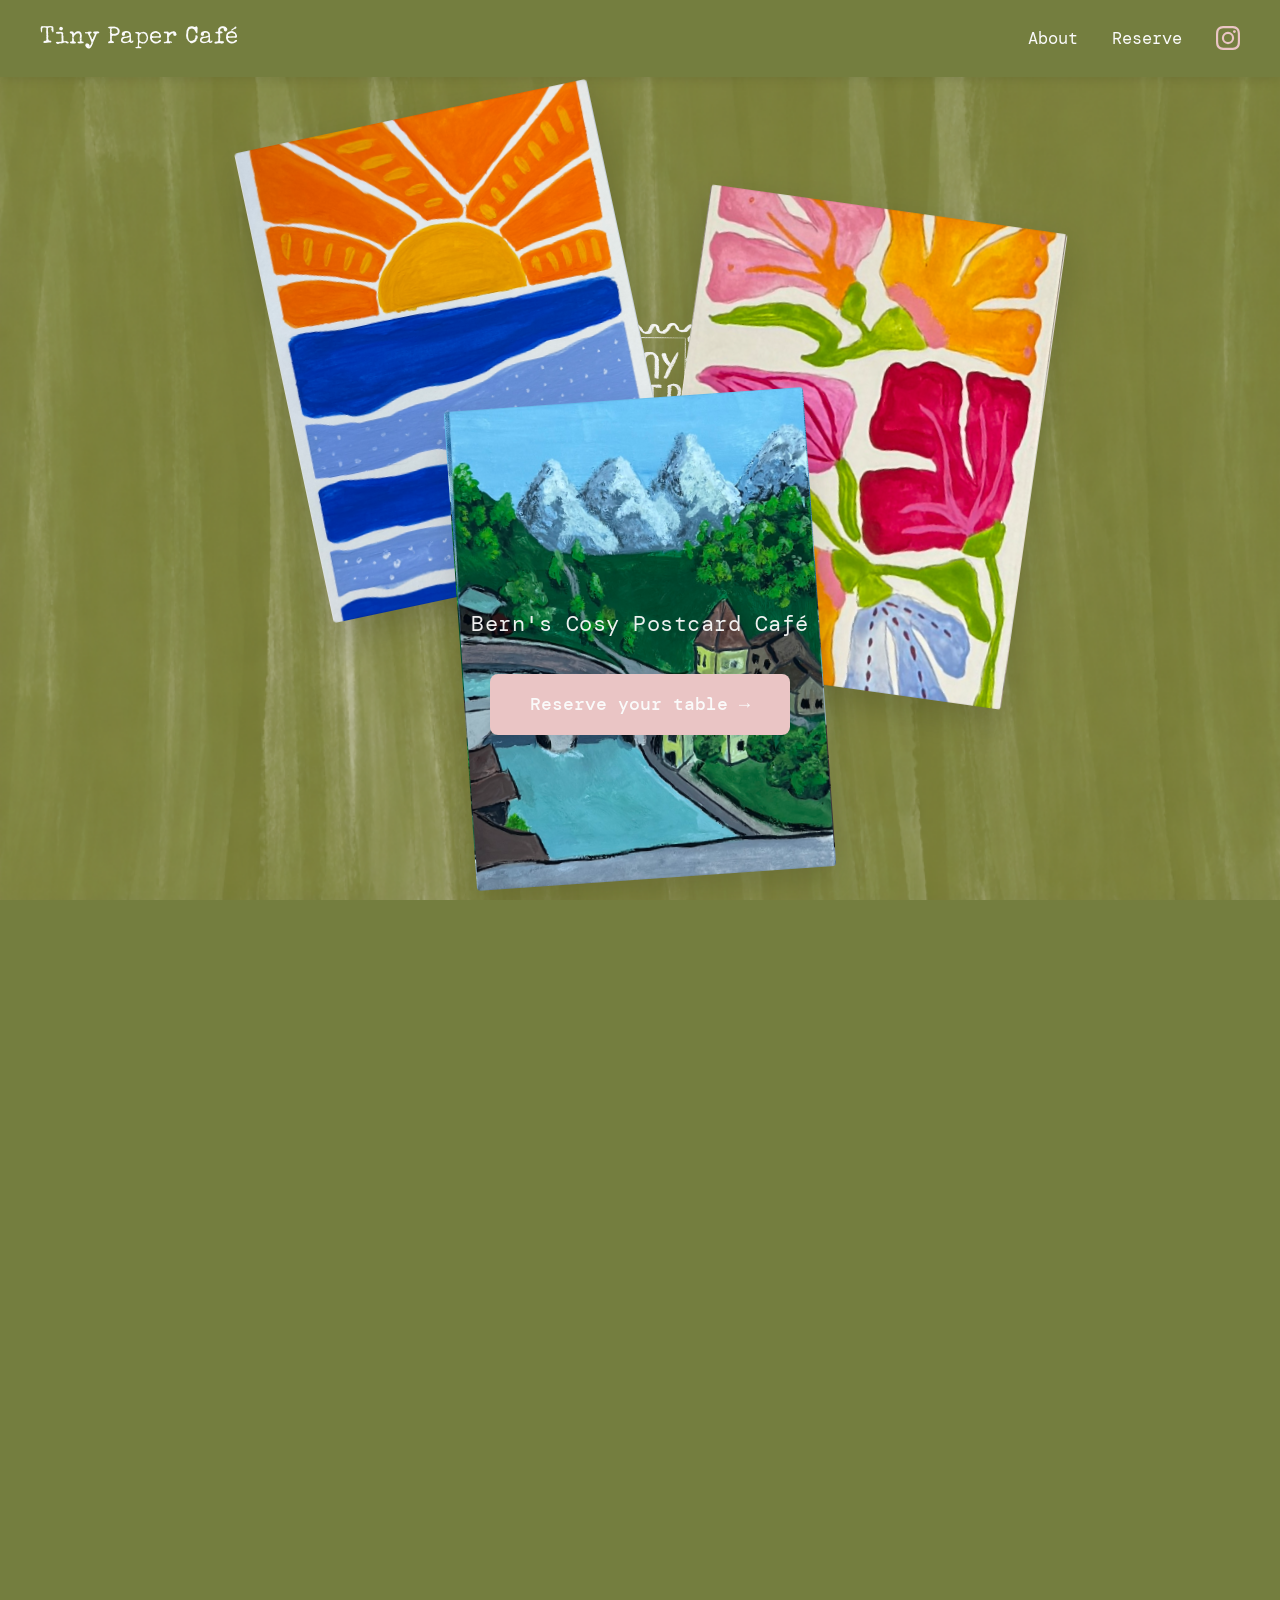
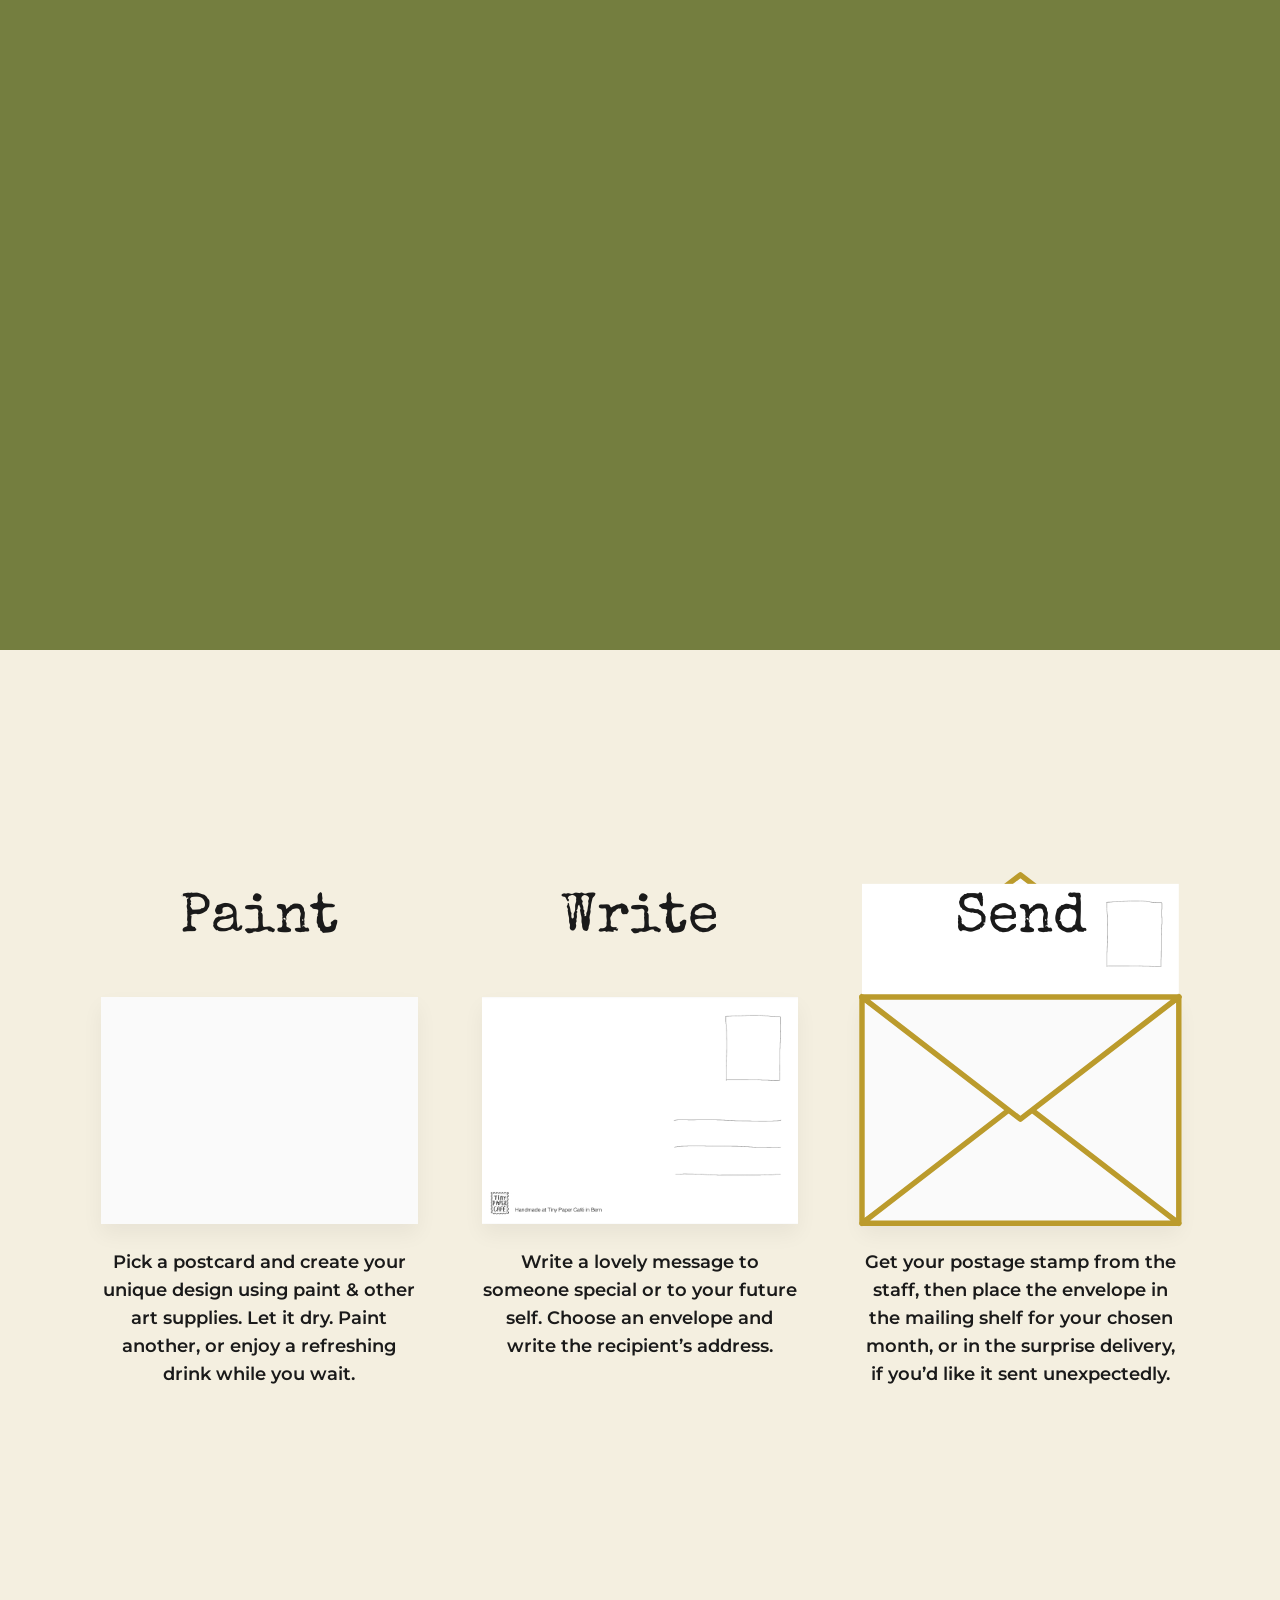
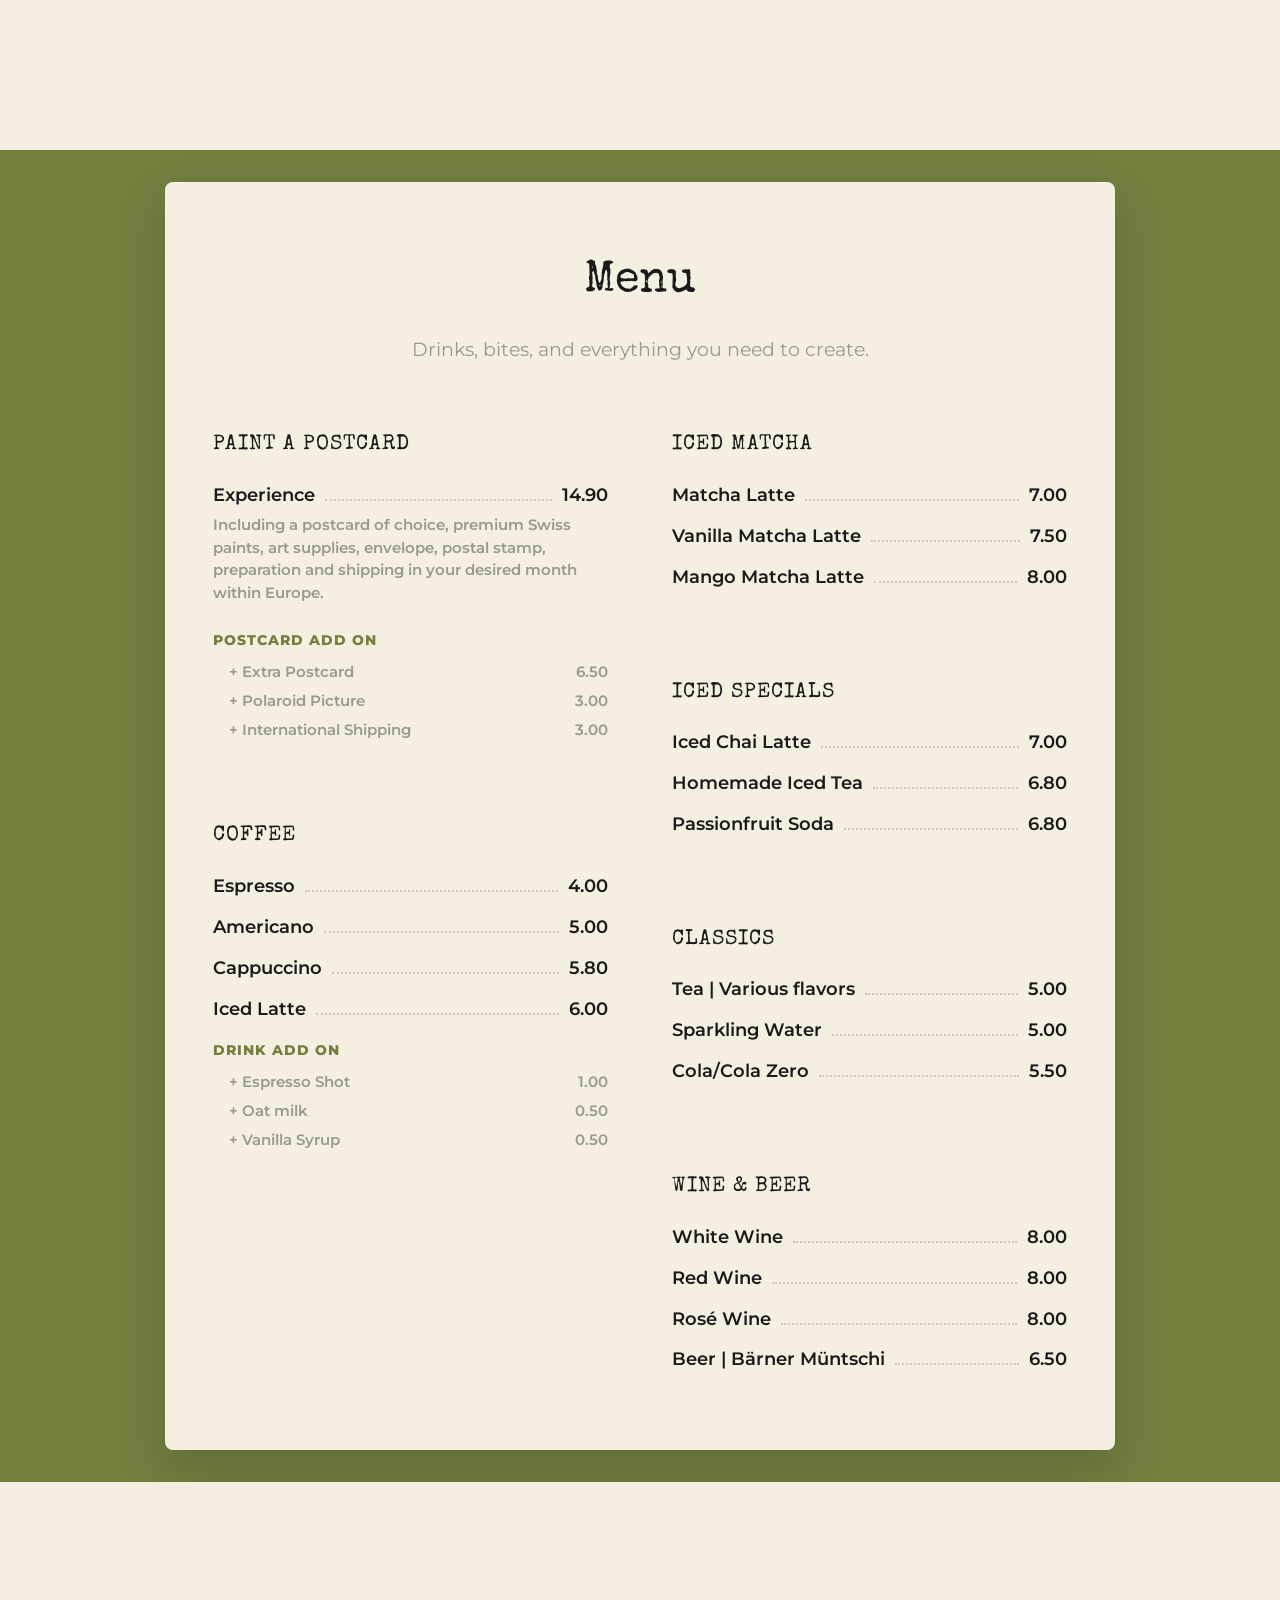
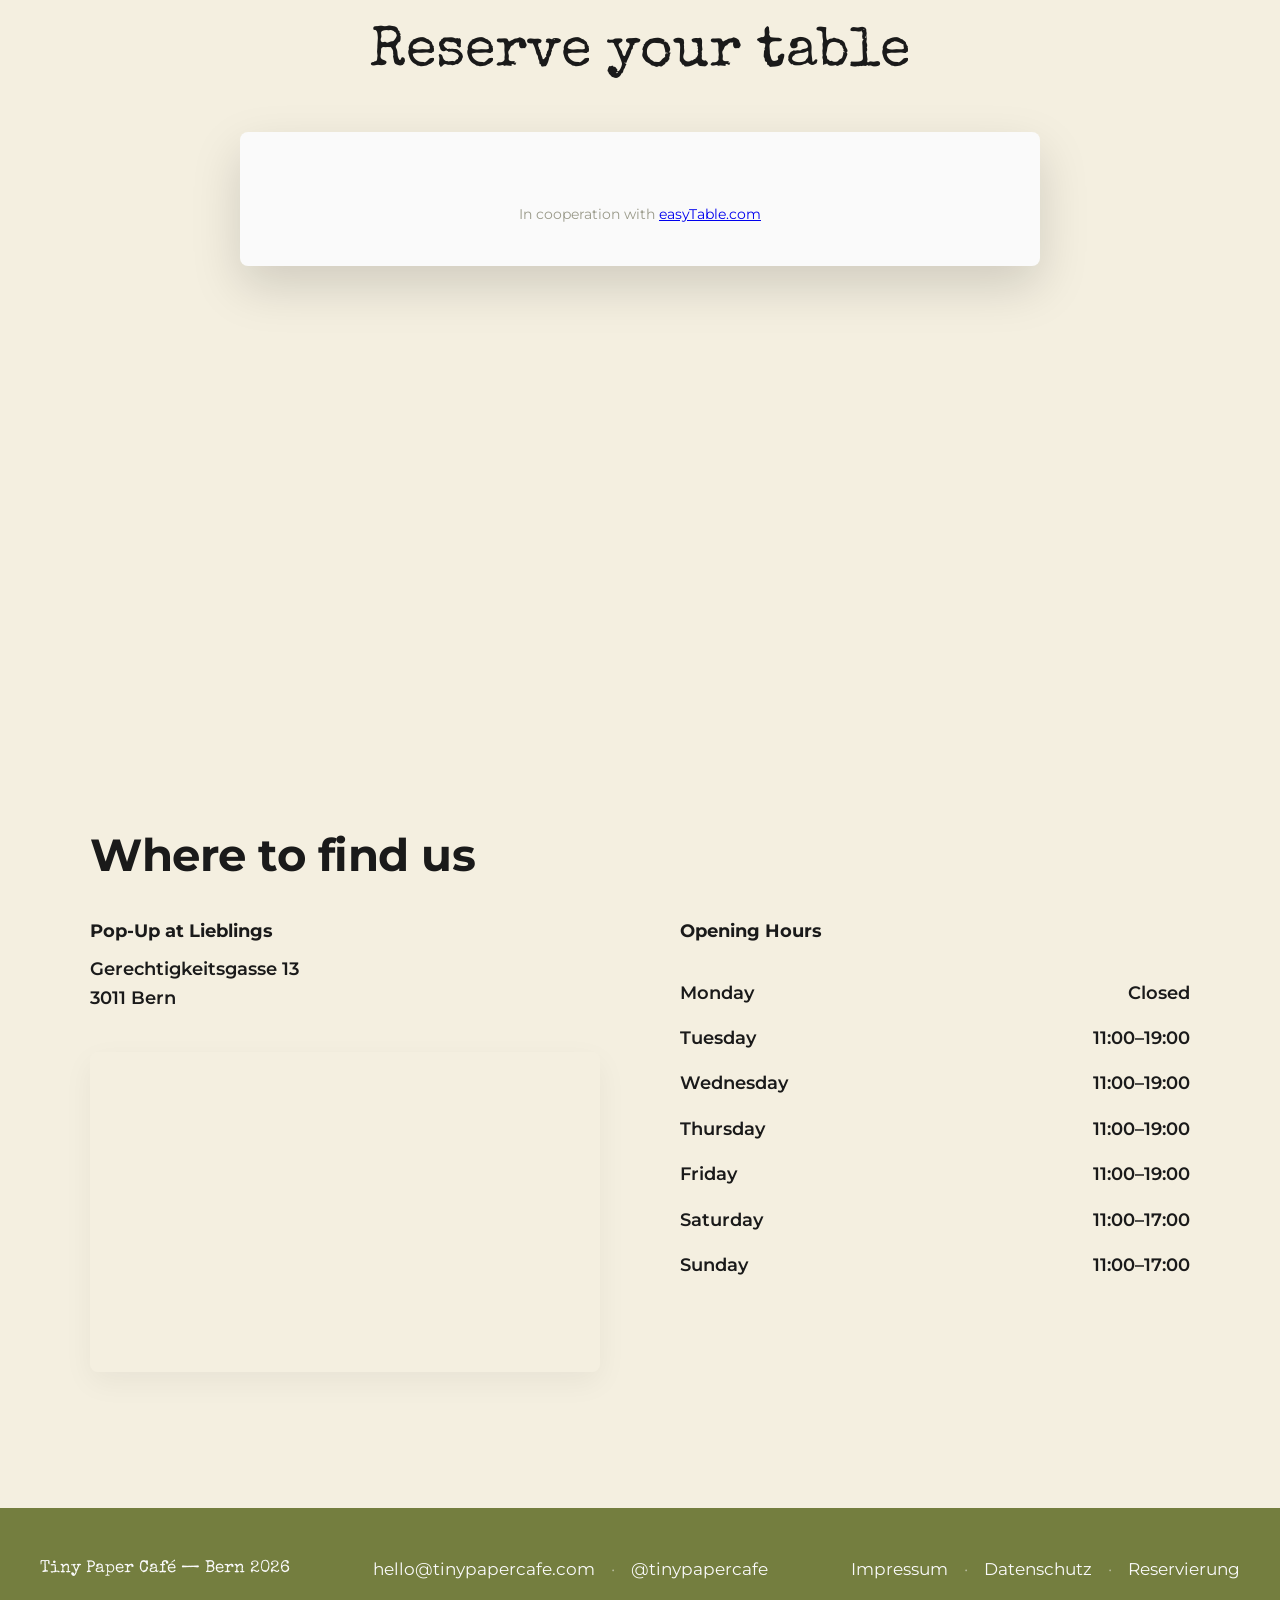
==== index.html @ e899e27b "Text auf der Startseite angepasst" ====
<!DOCTYPE html>
<html lang="en">
<head>
    <meta charset="UTF-8">
    <meta name="viewport" content="width=device-width, initial-scale=1.0">
    <title>Tiny Paper Café | Bern</title>
    <link rel="preconnect" href="https://fonts.googleapis.com">
    <link rel="preconnect" href="https://fonts.gstatic.com" crossorigin>
    <link href="https://fonts.googleapis.com/css2?family=DM+Mono:ital,wght@0,300;0,400;0,500;1,300;1,400;1,500&family=Montserrat:wght@300;400;500;600;700;800&family=Special+Elite&display=swap" rel="stylesheet">
    <link rel="stylesheet" href="style.css?v=2">
</head>
<body>

    <!-- Splash Screen Intro -->
    <div id="splashScreen" class="splash-screen">
        <div class="splash-logo">
            <img src="logo_white.png" alt="Tiny Paper Café Logo">
        </div>
    </div>

    <!-- 1. Navigation -->
    <nav>
        <a href="index.html" class="nav-logo special-font">Tiny Paper Café</a>
        <div class="nav-links">
            <a href="about.html">About</a>
            <a href="#reserve">Reserve</a>
            <a href="https://instagram.com/tinypapercafe" target="_blank" class="nav-icon" aria-label="Instagram">
                <svg viewBox="0 0 24 24" width="24" height="24" fill="var(--accent-color)" style="vertical-align: middle; margin-top: -3px;">
                    <path d="M12 2.163c3.204 0 3.584.012 4.85.07 3.252.148 4.771 1.691 4.919 4.919.058 1.265.069 1.645.069 4.849 0 3.205-.012 3.584-.069 4.849-.149 3.225-1.664 4.771-4.919 4.919-1.266.058-1.644.07-4.85.07-3.204 0-3.584-.012-4.849-.07-3.26-.149-4.771-1.699-4.919-4.92-.058-1.265-.07-1.644-.07-4.849 0-3.204.013-3.583.07-4.849.149-3.227 1.664-4.771 4.919-4.919 1.266-.057 1.645-.069 4.849-.069zM12 0C8.741 0 8.333.014 7.053.072 2.695.272.273 2.69.073 7.052.014 8.333 0 8.741 0 12c0 3.259.014 3.668.072 4.948.2 4.358 2.618 6.78 6.98 6.98C8.333 23.986 8.741 24 12 24c3.259 0 3.668-.014 4.948-.072 4.354-.2 6.782-2.618 6.979-6.98.059-1.28.073-1.689.073-4.948 0-3.259-.014-3.667-.072-4.947-.196-4.354-2.617-6.78-6.979-6.98C15.668.014 15.259 0 12 0zm0 5.838a6.162 6.162 0 100 12.324 6.162 6.162 0 000-12.324zM12 16a4 4 0 110-8 4 4 0 010 8zm6.406-11.845a1.44 1.44 0 100 2.881 1.44 1.44 0 000-2.881z"/>
                </svg>
            </a>
        </div>
    </nav>

    <!-- 2. Hero -->
    <section class="hero" id="heroSection">
        <div class="hero-sticky-container">
            <!-- Positioned exactly in the center of the viewport -->
            <div class="hero-postcards-container" id="heroPostcards">
                <div class="landing-card lc-1"></div>
                <div class="landing-card lc-2"></div>
                <div class="landing-card lc-3"></div>
            </div>
            
            <div class="hero-animation-layer">
                <div class="stamp-logo" id="heroLogo">
                    <img src="logo_white.png" alt="Tiny Paper Café Logo">
                </div>
            </div>
            
            <div class="hero-content-text" id="heroText" style="opacity: 0; pointer-events: none; transition: opacity 0.5s ease;">
                <p class="hero-tagline">Bern's Cosy Postcard Café</p>
                <a href="#reserve" class="btn-primary">Reserve your table &rarr;</a>
            </div>
            
            <div class="scroll-indicator" id="scrollIndicator">
                <span>Scroll</span>
                <div class="arrow">&darr;</div>
            </div>
        </div>
    </section>

    <!-- 3. The Experience Section -->
    <section id="about" class="experience-section">
        <div class="experience-sticky">
            <div class="process-grid">
                <!-- Paint -->
                <div class="process-col">
                    <h2 class="special-font">Paint</h2>
                    <svg class="process-img paint-svg" viewBox="0 0 1400 1000" xmlns="http://www.w3.org/2000/svg">
                        <rect width="1400" height="1000" fill="var(--white)" />
                        <image href="IMG_8361.jpg" width="1400" height="1000" preserveAspectRatio="xMidYMid slice" />
                        <!-- Brush stroke placed OVER the image to hide it, then erases itself to reveal it -->
                        <path class="brush-stroke" fill="none" stroke="var(--white)" stroke-width="480" stroke-linecap="round" stroke-linejoin="round"
                              d="M -120,120 
                                 C 600,240 800,-40 1520,200 
                                 C 800,400 400,240 -120,440 
                                 C 600,640 800,360 1520,600 
                                 C 800,800 400,600 -120,840 
                                 C 600,1040 800,760 1520,1000 
                                 C 800,1200 400,1000 -120,1240" />
                    </svg>
                    <p class="process-desc">Pick a postcard and create your unique design using paint &amp; other art supplies. Let it dry. Paint another, or enjoy a refreshing drink while you wait.</p>
                </div>
                <!-- Write -->
                <div class="process-col">
                    <h2 class="special-font">Write</h2>
                    <div class="process-img" style="position: relative; aspect-ratio: 350 / 250; overflow: hidden; display: flex; align-items: center; justify-content: center;">
                        <img src="Postcard with logo.jpg" alt="Write Postcard" style="position: absolute; height: 140%; width: 140%; object-fit: contain; transform: rotate(-90deg);" />
                    </div>
                    <p class="process-desc">Write a lovely message to someone special or to your future self. Choose an envelope and write the recipient’s address.</p>
                </div>
                <!-- Send -->
                <div class="process-col">
                    <h2 class="special-font" style="position: relative; z-index: 10;">Send</h2>
                    <svg class="process-img send-svg" viewBox="0 0 350 250" xmlns="http://www.w3.org/2000/svg" style="overflow: visible;">
                        <!-- Background -->
                        <rect width="350" height="250" fill="var(--white)" />
                        
                        <!-- Flap Open (Back layer) -->
                        <polygon class="flap-open" points="0,0 175,-135 350,0" fill="var(--white)" stroke="#BB9B2C" stroke-width="6" stroke-linejoin="round" />
                        
                        <!-- Postcard sliding in -->
                        <g class="letter-insert">
                            <g transform="translate(0, 250) rotate(-90)">
                                <image href="Postcard with logo.jpg" width="250" height="350" preserveAspectRatio="xMidYMid slice" />
                            </g>
                        </g>

                        <!-- Envelope Front -->
                        <g class="envelope-front">
                            <polygon points="0,0 175,125 0,250" fill="var(--white)" stroke="#BB9B2C" stroke-width="6" stroke-linejoin="round" />
                            <polygon points="350,0 175,125 350,250" fill="var(--white)" stroke="#BB9B2C" stroke-width="6" stroke-linejoin="round" />
                            <polygon points="0,250 175,115 350,250" fill="var(--white)" stroke="#BB9B2C" stroke-width="6" stroke-linejoin="round" />
                        </g>

                        <!-- Flap Closed (Front layer) -->
                        <g class="envelope-flap-front">
                            <polygon points="0,0 175,135 350,0" fill="var(--white)" stroke="#BB9B2C" stroke-width="6" stroke-linejoin="round" />
                        </g>
                    </svg>
                    <p class="process-desc">Get your postage stamp from the staff, then place the envelope in the mailing shelf for your chosen month, or in the surprise delivery, if you’d like it sent unexpectedly.</p>
                </div>
            </div>
        </div>
    </section>

    <!-- 4. The Menu Section -->
    <section id="menu" class="menu-section">
        <div class="menu-wrapper">
            <div class="menu-card">
                <h2 class="special-font">Menu</h2>
                <p class="menu-subtitle">Drinks, bites, and everything you need to create.</p>
                
                <div class="menu-grid">
                    <!-- Column 1 -->
                    <div class="menu-column">
                        <div class="menu-group">
                            <h3 class="menu-category">PAINT A POSTCARD</h3>
                            <div class="menu-item"><span>Experience</span> <span class="dots"></span> <span>14.90</span></div>
                            <p class="menu-description">Including a postcard of choice, premium Swiss paints, art supplies, envelope, postal stamp, preparation and shipping in your desired month within Europe.</p>
                            
                            <h4 class="addon-title">POSTCARD ADD ON</h4>
                            <div class="menu-addon"><span>+ Extra Postcard</span> <span>6.50</span></div>
                            <div class="menu-addon"><span>+ Polaroid Picture</span> <span>3.00</span></div>
                            <div class="menu-addon"><span>+ International Shipping</span> <span>3.00</span></div>
                        </div>

                        <div class="menu-group">
                            <h3 class="menu-category">COFFEE</h3>
                            <div class="menu-item"><span>Espresso</span> <span class="dots"></span> <span>4.00</span></div>
                            <div class="menu-item"><span>Americano</span> <span class="dots"></span> <span>5.00</span></div>
                            <div class="menu-item"><span>Cappuccino</span> <span class="dots"></span> <span>5.80</span></div>
                            <div class="menu-item"><span>Iced Latte</span> <span class="dots"></span> <span>6.00</span></div>
                            
                            <h4 class="addon-title" style="margin-top: 1rem;">DRINK ADD ON</h4>
                            <div class="menu-addon"><span>+ Espresso Shot</span> <span>1.00</span></div>
                            <div class="menu-addon"><span>+ Oat milk</span> <span>0.50</span></div>
                            <div class="menu-addon"><span>+ Vanilla Syrup</span> <span>0.50</span></div>
                        </div>
                    </div>
                    
                    <!-- Column 2 -->
                    <div class="menu-column">
                        <div class="menu-group">
                            <h3 class="menu-category">ICED MATCHA</h3>
                            <div class="menu-item"><span>Matcha Latte</span> <span class="dots"></span> <span>7.00</span></div>
                            <div class="menu-item"><span>Vanilla Matcha Latte</span> <span class="dots"></span> <span>7.50</span></div>
                            <div class="menu-item"><span>Mango Matcha Latte</span> <span class="dots"></span> <span>8.00</span></div>
                        </div>
                        
                        <div class="menu-group">
                            <h3 class="menu-category">ICED SPECIALS</h3>
                            <div class="menu-item"><span>Iced Chai Latte</span> <span class="dots"></span> <span>7.00</span></div>
                            <div class="menu-item"><span>Homemade Iced Tea</span> <span class="dots"></span> <span>6.80</span></div>
                            <div class="menu-item"><span>Passionfruit Soda</span> <span class="dots"></span> <span>6.80</span></div>
                        </div>

                        <div class="menu-group">
                            <h3 class="menu-category">CLASSICS</h3>
                            <div class="menu-item"><span>Tea | Various flavors</span> <span class="dots"></span> <span>5.00</span></div>
                            <div class="menu-item"><span>Sparkling Water</span> <span class="dots"></span> <span>5.00</span></div>
                            <div class="menu-item"><span>Cola/Cola Zero</span> <span class="dots"></span> <span>5.50</span></div>
                        </div>

                        <div class="menu-group">
                            <h3 class="menu-category">WINE & BEER</h3>
                            <div class="menu-item"><span>White Wine</span> <span class="dots"></span> <span>8.00</span></div>
                            <div class="menu-item"><span>Red Wine</span> <span class="dots"></span> <span>8.00</span></div>
                            <div class="menu-item"><span>Rosé Wine</span> <span class="dots"></span> <span>8.00</span></div>
                            <div class="menu-item"><span>Beer | Bärner Müntschi</span> <span class="dots"></span> <span>6.50</span></div>
                        </div>
                    </div>
                </div>
            </div>
        </div>
    </section>


    <!-- 5. Booking form -->
    <section id="reserve" class="booking-section">
        <h2 class="special-font">Reserve your table</h2>

        <div class="BookingBox" data-place="18138" data-lang="en">
            <span>In cooperation with <a href="https://easytable.com/" target="_blank" title="Restaurant reservation and booking system">easyTable.com</a></span>
        </div>
    </section>

    <!-- 6. Location & Hours Section -->
    <section id="location" class="location-section">
        <div class="location-header">
            <h2>Where to find us</h2>
        </div>
        <div class="location-container">
            <!-- Left Column: Address and Map -->
            <div class="location-left">
                <div class="location-address">
                    <p class="address-title">Pop-Up at Lieblings</p>
                    <p>Gerechtigkeitsgasse 13<br>3011 Bern</p>
                </div>
                <div class="location-map">
                    <iframe 
                        src="https://www.google.com/maps/embed?pb=!1m18!1m12!1m3!1d2723.957640245642!2d7.452661576767664!3d46.94843077114167!2m3!1f0!2f0!3f0!3m2!1i1024!2i768!4f13.1!3m3!1m2!1s0x478e39c43d8b1399%3A0xcb1b6ed200a06bd2!2sGerechtigkeitsgasse%2013%2C%203011%20Bern%2C%20Switzerland!5e0!3m2!1sen!2sch!4v1715000000000!5m2!1sen!2sch" 
                        width="100%" 
                        height="320" 
                        style="border:0;" 
                        allowfullscreen="" 
                        loading="lazy" 
                        referrerpolicy="no-referrer-when-downgrade">
                    </iframe>
                </div>
            </div>
            
            <!-- Right Column: Opening Hours -->
            <div class="location-right">
                <div class="hours-box">
                    <h3 class="hours-title">Opening Hours</h3>
                    <div class="hours-list">
                        <div class="hours-row">
                            <span class="day">Monday</span>
                            <span class="time">Closed</span>
                        </div>
                        <div class="hours-row">
                            <span class="day">Tuesday</span>
                            <span class="time">11:00–19:00</span>
                        </div>
                        <div class="hours-row">
                            <span class="day">Wednesday</span>
                            <span class="time">11:00–19:00</span>
                        </div>
                        <div class="hours-row">
                            <span class="day">Thursday</span>
                            <span class="time">11:00–19:00</span>
                        </div>
                        <div class="hours-row">
                            <span class="day">Friday</span>
                            <span class="time">11:00–19:00</span>
                        </div>
                        <div class="hours-row">
                            <span class="day">Saturday</span>
                            <span class="time">11:00–17:00</span>
                        </div>
                        <div class="hours-row">
                            <span class="day">Sunday</span>
                            <span class="time">11:00–17:00</span>
                        </div>
                    </div>
                </div>
            </div>
        </div>
    </section>

    <!-- 7. Footer -->
    <footer>
        <div class="footer-left">
            <span class="special-font">Tiny Paper Café — Bern 2026</span>
        </div>
        <div class="footer-center">
            <a href="mailto:hello@tinypapercafe.com">hello@tinypapercafe.com</a>
            <span class="separator">·</span>
            <a href="https://instagram.com/tinypapercafe" target="_blank">@tinypapercafe</a>
        </div>
        <div class="footer-right">
            <a href="impressum.html">Impressum</a>
            <span class="separator">·</span>
            <a href="datenschutz.html">Datenschutz</a>
            <span class="separator">·</span>
            <a href="reservierungsbedingungen.html">Reservierung</a>
        </div>
    </footer>

    <script>
        function sendPostcard() {
            const container = document.getElementById('sendAnimationContainer');
            const postcard = document.getElementById('interactivePostcard');
            
            // Revert flip state for the drop animation
            postcard.classList.remove('flipped');
            container.classList.add('is-sending');
            
            // Show success message
            setTimeout(() => {
                container.classList.add('is-sent');
            }, 1200);
        }

        function resetPostcard() {
            const container = document.getElementById('sendAnimationContainer');
            container.classList.remove('is-sending', 'is-sent');
        }

        // Parallax effect for the hero cards
        // Removed old wizard state and form submission handling

        // Splash Screen Logic
        document.addEventListener('DOMContentLoaded', () => {
            document.body.classList.add('splash-active');
            setTimeout(() => {
                document.body.classList.remove('splash-active');
                const splashScreen = document.getElementById('splashScreen');
                if(splashScreen) splashScreen.remove();
            }, 3200);
        });

        // Scroll Animation Logic for Hero Postcards
        document.addEventListener('DOMContentLoaded', () => {
            const heroSection = document.getElementById('heroSection');
            const heroLogo = document.getElementById('heroLogo');
            const hc1 = document.querySelector('.lc-1');
            const hc2 = document.querySelector('.lc-2');
            const hc3 = document.querySelector('.lc-3');
            const indicator = document.getElementById('scrollIndicator');
            const heroText = document.getElementById('heroText');
            
            let ticking = false;

            function updateScrollAnimation() {
                if (!heroSection || !hc1) {
                    ticking = false;
                    return;
                }
                
                const rect = heroSection.getBoundingClientRect();
                const scrollDist = window.innerHeight; 
                
                let progress = (-rect.top) / scrollDist;
                progress = Math.max(0, Math.min(1, progress));
                
                const easeProgress = progress * (2 - progress); // ease-out
                
                if (indicator) {
                    indicator.style.opacity = progress > 0.05 ? '0' : '1';
                }

                // Card 1: Top Left
                hc1.style.transform = `translate(${ -100 + easeProgress * -100}%, ${ -80 + easeProgress * -100}%) rotate(${-12 - easeProgress * 20}deg) scale(${1 + easeProgress * 0.15})`;
                
                // Card 2: Middle Right
                hc2.style.transform = `translate(${ 10 + easeProgress * 120}%, ${ -60 + easeProgress * -30}%) rotate(${8 + easeProgress * 20}deg) scale(${1 + easeProgress * 0.1})`;
                
                // Card 3: Bottom Center
                hc3.style.transform = `translate(${ -50 + easeProgress * 20}%, ${ -20 + easeProgress * 120}%) rotate(${-4 - easeProgress * 10}deg) scale(${1 + easeProgress * 0.15})`;
                
                // Fade out cards towards the end
                const opacity = 1 - Math.pow(progress, 3);
                hc1.style.opacity = opacity;
                hc2.style.opacity = opacity;
                hc3.style.opacity = opacity;
                
                // Logo comes in clearly
                if(heroLogo) {
                    heroLogo.style.transform = `scale(${0.8 + easeProgress * 0.2})`;
                    heroLogo.style.opacity = 1;
                }
                
                // Text and Button appear at the very end
                if(heroText) {
                    if (progress > 0.8) {
                        heroText.style.opacity = '1';
                        heroText.style.pointerEvents = 'auto';
                    } else {
                        heroText.style.opacity = '0';
                        heroText.style.pointerEvents = 'none';
                    }
                }
                
                ticking = false;
            }

            document.addEventListener('scroll', () => {
                if (!ticking) {
                    window.requestAnimationFrame(updateScrollAnimation);
                    ticking = true;
                }
            }, { passive: true });
            
            // Initial call
            setTimeout(updateScrollAnimation, 100);
        });

        // Trigger paint animation on scroll
        document.addEventListener('DOMContentLoaded', () => {
            const paintObserver = new IntersectionObserver((entries) => {
                entries.forEach(entry => {
                    if (entry.isIntersecting) {
                        entry.target.classList.add('start-paint');
                    }
                });
            }, { threshold: 0.5 });

            const paintSvgs = document.querySelectorAll('.paint-svg');
            paintSvgs.forEach(svg => paintObserver.observe(svg));
            
            const experienceSection = document.querySelector('.experience-section');
            const paintBrush = document.querySelector('.brush-stroke');
            const sendSvg = document.querySelector('.send-svg');
            const letter = document.querySelector('.letter-insert');
            const flapFront = document.querySelector('.envelope-flap-front');
            const flapOpen = document.querySelector('.flap-open');

            if (experienceSection && paintBrush && sendSvg && letter && flapFront && flapOpen) {
                window.addEventListener('scroll', () => {
                    const rect = experienceSection.getBoundingClientRect();
                    const windowHeight = window.innerHeight;
                    
                    // The section is tall (e.g. 300vh). We start animating when it pins (top <= 0)
                    // and finish when it's about to unpin (bottom <= windowHeight).
                    // This gives a nice scroll range where the section is stuck.
                    const scrollableDistance = rect.height - windowHeight;
                    let progress = 0;
                    
                    if (scrollableDistance > 0) {
                        progress = -rect.top / scrollableDistance;
                    }
                    progress = Math.max(0, Math.min(1, progress));
                    
                    // 1. Paint Animation (0.0 to 0.4)
                    let paintProgress = Math.min(1, progress / 0.4);
                    // stroke-dashoffset from 0 to -12000
                    paintBrush.style.strokeDashoffset = -(12000 * paintProgress);
                    
                    // 2. Send Animation (0.5 to 1.0)
                    // Map progress from 0.5 to 1.0 into a 0.0 to 1.0 range for the send animation
                    let sendProgress = 0;
                    if (progress > 0.5) {
                        sendProgress = Math.min(1, (progress - 0.5) / 0.5);
                    }
                    
                    // Fade up envelope (0.0 to 0.2 of sendProgress)
                    const fadeProgress = Math.min(1, sendProgress / 0.2);
                    sendSvg.style.opacity = fadeProgress;
                    sendSvg.style.transform = `translateY(${40 * (1 - fadeProgress)}px)`;
                    
                    // Postcard slide (0.2 to 0.8 of sendProgress)
                    let slideProgress = 0;
                    if (sendProgress > 0.2) slideProgress = Math.min(1, (sendProgress - 0.2) / 0.6);
                    const translateY = -250 + (250 * slideProgress);
                    letter.style.transform = `translateY(${translateY}px)`;
                    letter.style.opacity = slideProgress > 0 ? 1 : 0;
                    
                    // Flap close (0.8 to 1.0 of sendProgress)
                    let flapProgress = 0;
                    if (sendProgress > 0.8) flapProgress = Math.min(1, (sendProgress - 0.8) / 0.2);
                    
                    if (flapProgress > 0) {
                        flapOpen.style.opacity = 0;
                        flapFront.style.opacity = 1;
                        const scaleY = -1 + (2 * flapProgress);
                        flapFront.style.transform = `scaleY(${scaleY})`;
                    } else {
                        flapOpen.style.opacity = 1;
                        flapFront.style.opacity = 0;
                        flapFront.style.transform = `scaleY(-1)`;
                    }
                });
                
                // Trigger once on load
                window.dispatchEvent(new Event('scroll'));
            }
        });
    </script>
    <!-- easyTableBooking Script -->
    <script type="text/javascript">
    (function() { 
        var st=document.createElement('script'); st.type='text/javascript'; st.async=true; 
        st.src='https://book.easytable.com/book/widget/v3/book.js'; 
        var sc=document.getElementsByTagName('script')[0]; 
        sc.parentNode.insertBefore(st, sc); 
    })();
    </script>
    <noscript>Your browser does not support JavaScript!</noscript>
</body>
</html>
---- style.css ----
:root {
            --bg-color: #F4EFE0;
            --primary-color: #747E3F;
            --text-color: #1A1A1A;
            --white: #FAFAFA;
            --muted-color: #9A9A8A;
            --footer-bg: #747E3F;
            --accent-color: #EAC5C5;
        }

        html {
            scroll-behavior: smooth;
        }

        * {
            box-sizing: border-box;
            margin: 0;
            padding: 0;
        }

        body {
            background-color: var(--bg-color);
            color: var(--text-color);
            font-family: 'DM Mono', monospace;
            line-height: 1.6;
            overflow-x: hidden;
        }

        h1, h2, h3, .special-font {
            font-family: 'Special Elite', cursive;
            font-weight: 400;
        }

        /* 1. Navigation */
        nav {
            background-color: var(--primary-color);
            color: var(--white);
            display: flex;
            justify-content: space-between;
            align-items: center;
            padding: 1.2rem 2.5rem;
            position: fixed;
            width: 100%;
            top: 0;
            z-index: 100;
            box-shadow: 0 2px 10px rgba(0,0,0,0.1);
        }

        .nav-logo {
            font-size: 1.5rem;
            color: var(--white);
            text-decoration: none;
            letter-spacing: 0.5px;
        }

        .nav-links a {
            color: var(--white);
            text-decoration: none;
            margin-left: 1.5rem;
            font-size: 1.05rem;
            transition: opacity 0.3s ease;
        }

        .nav-links a:hover {
            color: var(--accent-color);
            opacity: 1;
        }

        /* 2. Hero */
        .hero {
            background-color: var(--primary-color);
            background-image: url('hero-bg-2.png');
            background-size: cover;
            background-position: center;
            background-attachment: fixed;
            color: var(--white);
            height: 200vh;
            position: relative;
        }

        .hero-sticky-container {
            position: sticky;
            top: 0;
            width: 100%;
            height: 100vh;
            display: flex;
            flex-direction: column;
            align-items: center;
            justify-content: center;
            overflow: hidden;
        }

        .hero-animation-layer {
            position: absolute;
            top: 0;
            left: 0;
            width: 100%;
            height: 100%;
            display: flex;
            align-items: center;
            justify-content: center;
            z-index: 1;
        }

        .hero-postcards {
            position: absolute;
            width: 100%;
            height: 100%;
            display: flex;
            align-items: center;
            justify-content: center;
            z-index: 2;
        }

        .hero-card {
            position: absolute;
            width: 280px;
            height: 200px;
            background: var(--white);
            border-radius: 2px;
            box-shadow: 0 10px 30px rgba(0,0,0,0.15);
            border: 1px solid rgba(0,0,0,0.05);
            top: 50%;
            left: 50%;
            transform: translate(-50%, -50%);
            will-change: transform, opacity;
        }

        .hero-card::after {
            content: '';
            position: absolute;
            top: 15px;
            right: 15px;
            width: 30px;
            height: 38px;
            border: 1px dashed var(--muted-color);
            opacity: 0.3;
        }

        .hero-card::before {
            content: '';
            position: absolute;
            bottom: 30px;
            right: 20px;
            width: 60px;
            height: 1px;
            background-color: var(--muted-color);
            opacity: 0.3;
            box-shadow: 0 -15px 0 var(--muted-color), 0 -30px 0 var(--muted-color);
        }

        #heroLogo {
            position: absolute;
            z-index: 3;
            transition: transform 0.1s, opacity 0.1s;
            width: 100%;
            max-width: 250px;
        }

        #heroLogo svg {
            width: 100%;
            height: auto;
            filter: drop-shadow(0 4px 10px rgba(0,0,0,0.15));
        }

        .hero-content-text {
            position: relative;
            z-index: 2;
            text-align: center;
            margin-top: 60px;
            display: flex;
            flex-direction: column;
            align-items: center;
        }

        .hero-tagline {
            font-size: 1.35rem;
            margin-bottom: 2rem;
            opacity: 0.95;
            letter-spacing: 0.5px;
        }

        .scroll-indicator {
            margin-top: 3rem;
            opacity: 1;
            transition: opacity 0.3s;
            display: flex;
            flex-direction: column;
            align-items: center;
            font-size: 0.9rem;
            letter-spacing: 2px;
            text-transform: uppercase;
        }

        .scroll-indicator .arrow {
            margin-top: 5px;
            font-size: 1.5rem;
            animation: bounce 2s infinite;
        }

        @keyframes bounce {
            0%, 20%, 50%, 80%, 100% { transform: translateY(0); }
            40% { transform: translateY(-10px); }
            60% { transform: translateY(-5px); }
        }

        .btn-primary {
            background-color: var(--accent-color);
            color: var(--white);
            padding: 1rem 2.5rem;
            text-decoration: none;
            font-family: 'DM Mono', monospace;
            font-size: 1.15rem;
            border-radius: 8px;
            font-weight: 500;
            transition: all 0.3s cubic-bezier(0.4, 0, 0.2, 1);
            display: inline-block;
            border: none;
            cursor: pointer;
            box-shadow: 0 4px 10px rgba(0,0,0,0.08);
        }

        .btn-primary:hover {
            transform: translateY(-4px);
            box-shadow: 0 12px 20px rgba(0,0,0,0.15);
            background-color: var(--text-color);
            color: var(--white);
        }

        /* 3. The Experience Section */
        .experience-section {
            background-color: var(--bg-color);
            height: 300vh;
            position: relative;
        }

        .experience-sticky {
            position: sticky;
            top: 0;
            height: 100vh;
            display: flex;
            align-items: center;
            overflow: hidden;
            width: 100%;
            padding: 6rem 2rem 2rem 2rem;
        }

        .process-grid {
            display: flex;
            gap: 4rem;
            max-width: 1200px;
            margin: 0 auto;
            align-items: flex-start; /* Aligns titles and images at the top */
            justify-content: space-between;
            width: 100%;
            padding: 0 5%;
        }

        .process-col {
            flex: 1;
            display: flex;
            flex-direction: column;
            align-items: center;
        }

        .process-col h2 {
            font-size: 3.5rem;
            margin-bottom: 2rem;
            color: var(--text-color);
            text-align: center;
            position: relative;
            z-index: 10;
        }

        .process-img {
            width: 100%;
            height: auto;
            max-width: 350px;
            box-shadow: 0 10px 20px rgba(0,0,0,0.05);
            background-color: var(--white);
        }

        .send-svg {
            opacity: 0;
            transform: translateY(40px);
        }

        .process-desc {
            margin-top: 1.5rem;
            font-size: 1.1rem;
            line-height: 1.6;
            color: var(--text-color);
            text-align: center;
            max-width: 330px;
            font-family: 'Montserrat', sans-serif;
            font-weight: 600;
        }

        .brush-stroke {
            stroke-dasharray: 12000;
            stroke-dashoffset: 0;
        }

        .letter-insert {
            transform: translateY(-250px);
            opacity: 0;
        }

        .envelope-flap-front {
            transform-origin: 175px 0px;
            transform: scaleY(-1);
            opacity: 0;
        }

        .flap-open {
            opacity: 1;
        }

        /* Animations replaced by scroll JS */

        .experience-text p {
            font-size: 1.3rem;
            color: var(--text-color);
            opacity: 0.85;
            line-height: 1.8;
        }



        .experience-interactive {
            position: relative;
            padding-bottom: 3rem;
            flex: 1;
            display: flex;
            flex-direction: column;
            align-items: center;
        }

        /* Postcard Flip CSS */
        /* Postcard Flip CSS */
        .postcard-flip-container {
            perspective: 1000px;
            width: 320px;
            height: 440px;
            cursor: pointer;
            z-index: 2;
        }

        .postcard-flip-container:hover .postcard-flipper,
        .postcard-flip-container.flipped .postcard-flipper {
            transform: rotateY(180deg);
        }

        .postcard-flipper {
            transition: 0.8s transform cubic-bezier(0.4, 0.2, 0.2, 1);
            transform-style: preserve-3d;
            position: relative;
            width: 100%;
            height: 100%;
            border-radius: 4px;
            box-shadow: 0 20px 40px rgba(0,0,0,0.1);
        }

        .postcard-face {
            backface-visibility: hidden;
            position: absolute;
            top: 0;
            left: 0;
            width: 100%;
            height: 100%;
            background-color: var(--white);
            border-radius: 4px;
            border: 1px solid rgba(0,0,0,0.05);
            overflow: hidden;
            background-image: url('postcard.jpg');
            background-size: 200% 100%;
        }

        .postcard-front-side {
            z-index: 2;
            transform: rotateY(0deg);
            background-position: left center;
        }

        .postcard-back-side {
            transform: rotateY(180deg);
            background-position: right center;
            position: relative;
        }

        .postcard-handwriting {
            position: absolute;
            top: 35%;
            left: 10%;
            width: 40%;
            font-family: 'Special Elite', monospace;
            font-size: 1.1rem;
            color: #3a3a3a;
            transform: rotate(-3deg);
            line-height: 1.6;
        }

        .interactive-hint {
            font-size: 0.9rem;
            color: var(--muted-color);
            font-family: 'DM Mono', monospace;
            animation: pulseHint 2s infinite;
        }

        @keyframes pulseHint {
            0% { opacity: 0.4; }
            50% { opacity: 0.8; }
            100% { opacity: 0.4; }
        }

        /* Mail Slot & Send Animation CSS */
        .mail-slot-container {
            position: relative;
            margin-top: 1.5rem;
            width: 280px;
            height: 14px;
            background-color: #1a1a1a;
            border-radius: 8px;
            box-shadow: inset 0 4px 8px rgba(0,0,0,0.8), 0 1px 1px rgba(255,255,255,0.8);
            opacity: 0.9;
            z-index: 3;
        }

        .mail-slot-container::before,
        .mail-slot-container::after {
            display: none;
        }

        .mail-slot-opening {
            display: none;
        }

        .mail-slot-lid {
            display: none; /* Replaced by the brass plate design */
        }

        .send-action-area {
            margin-top: 2rem;
            display: flex;
            flex-direction: column;
            align-items: center;
            gap: 1rem;
            transition: opacity 0.3s;
        }

        .success-message {
            position: absolute;
            top: 50%;
            left: 50%;
            transform: translate(-50%, -50%) scale(0.9);
            text-align: center;
            opacity: 0;
            pointer-events: none;
            transition: all 0.5s cubic-bezier(0.4, 0, 0.2, 1);
            background: var(--white);
            padding: 3.5rem;
            border-radius: 12px;
            box-shadow: 0 25px 50px rgba(0,0,0,0.15);
            z-index: 10;
        }

        .success-message h3 {
            font-size: 2rem;
            color: var(--primary-color);
            margin-bottom: 1rem;
        }

        .success-message p {
            color: var(--muted-color);
            margin-bottom: 2.5rem;
            font-size: 1.1rem;
        }

        .success-message .btn-secondary {
            background-color: var(--white);
            border: 2px solid var(--primary-color);
            color: var(--primary-color);
            padding: 0.8rem 2rem;
            border-radius: 8px;
            font-family: 'DM Mono', monospace;
            font-weight: 600;
            font-size: 1.1rem;
            cursor: pointer;
            transition: all 0.3s cubic-bezier(0.4, 0, 0.2, 1);
            box-shadow: 0 4px 10px rgba(0,0,0,0.05);
            outline: none;
        }
        
        .success-message .btn-secondary:hover {
            background-color: var(--primary-color);
            color: var(--white);
            transform: translateY(-3px);
            box-shadow: 0 8px 20px rgba(107, 122, 53, 0.2);
        }

        /* Send Animation States */
        .is-sending .postcard-flip-container {
            animation: sendMail 1.2s cubic-bezier(0.5, 0, 0.2, 1) forwards;
            pointer-events: none;
        }

        .is-sending .send-action-area {
            opacity: 0;
            pointer-events: none;
        }

        .is-sent .success-message {
            opacity: 1;
            transform: translate(-50%, -50%) scale(1);
            pointer-events: auto;
        }

        @keyframes sendMail {
            0% {
                transform: translateY(0) scale(1) rotateZ(0);
                opacity: 1;
            }
            30% {
                transform: translateY(-30px) scale(0.9) rotateZ(3deg);
                opacity: 1;
            }
            100% {
                transform: translateY(160px) scale(0.2) rotateZ(0);
                opacity: 0;
            }
        }

        /* 4. The Menu Section */
        .menu-section {
            padding: 2rem;
            background-color: var(--primary-color);
            position: relative;
            min-height: 100vh;
            display: flex;
            align-items: stretch;
            justify-content: center;
        }

        .menu-wrapper {
            max-width: 950px;
            margin: 0 auto;
        }

        .menu-card {
            background-color: var(--bg-color); /* Changed to beige */
            padding: 4rem 3rem;
            border-radius: 8px;
            box-shadow: 0 20px 50px rgba(0,0,0,0.15);
            display: flex;
            flex-direction: column;
            align-items: center;
            text-align: center;
            font-family: 'Montserrat', sans-serif;
        }

        .menu-card h2 {
            font-size: 2.8rem;
            margin-bottom: 1rem;
            color: var(--text-color);
            text-align: center;
        }

        .menu-subtitle {
            font-size: 1.2rem;
            color: var(--muted-color);
            margin-bottom: 4rem;
            text-align: center;
        }

        .menu-grid {
            display: flex;
            gap: 4rem;
        }

        .menu-column {
            flex: 1;
            display: flex;
            flex-direction: column;
            gap: 4.5rem;
            text-align: left;
        }

        .menu-category {
            font-family: 'Special Elite', cursive;
            font-size: 1.3rem;
            font-weight: 400;
            margin-bottom: 1.2rem;
            margin-top: 2.5rem;
            letter-spacing: 1px;
            color: var(--text-color);
        }

        .menu-column h3:first-child {
            margin-top: 0;
        }

        .menu-description {
            font-size: 0.95rem;
            color: var(--muted-color);
            margin-top: -0.5rem;
            margin-bottom: 1.5rem;
            line-height: 1.5;
            font-weight: 600; /* Semi-bold */
        }
        
        .addon-title {
            font-size: 0.9rem;
            text-transform: uppercase;
            letter-spacing: 1px;
            color: var(--primary-color);
            margin-bottom: 0.5rem;
            font-weight: 800; /* Bold */
        }

        .menu-addon {
            font-size: 0.95rem;
            color: var(--muted-color);
            display: flex;
            justify-content: space-between;
            padding-left: 1rem;
            margin-bottom: 0.3rem;
            font-weight: 600; /* Semi-bold */
        }

        .menu-item {
            display: flex;
            align-items: baseline;
            margin-bottom: 0.8rem;
            font-size: 1.1rem;
            font-family: 'Montserrat', sans-serif;
            font-weight: 600; /* Semi-bold */
            transition: all 0.2s ease;
        }
        .menu-item:hover {
            transform: translateX(5px);
            color: var(--primary-color);
        }

        .menu-item .dots {
            flex-grow: 1;
            border-bottom: 2px dotted var(--muted-color);
            margin: 0 10px;
            opacity: 0.4;
        }

        /* 4. Info Banner */
        .info-banner {
            background-color: var(--primary-color);
            color: var(--white);
            text-align: center;
            padding: 2rem 2rem;
            font-size: 1.15rem;
            border-top: 1px solid rgba(255,255,255,0.1);
            border-bottom: 1px solid rgba(255,255,255,0.1);
            letter-spacing: 0.5px;
        }

        /* 5. Booking form */
        .booking-section {
            padding: 8rem 2rem 12rem 2rem;
            background-color: var(--bg-color);
            display: flex;
            flex-direction: column;
            align-items: center;
            min-height: 90vh;
            position: relative;
            z-index: 10;
            overflow: hidden;
        }

        .booking-section h2 {
            font-size: 3.5rem;
            margin-bottom: 2rem;
            color: var(--text-color);
            text-align: center;
        }

        /* BookingBox Styling */
        .BookingBox {
            width: 100%;
            max-width: 800px;
            margin: 0 auto;
            background-color: var(--white);
            border-radius: 8px;
            box-shadow: 0 20px 50px rgba(0,0,0,0.15);
            padding: 2.5rem;
            font-family: 'Montserrat', sans-serif;
        }
        .BookingBox span {
            display: block;
            text-align: center;
            margin-top: 2rem;
            font-size: 0.85rem;
            color: var(--muted-color);
        }
        /* Wizard Progress Dots */
        .wizard-progress {
            display: flex;
            justify-content: center;
            gap: 1.5rem;
            margin-bottom: 3rem;
            width: 100%;
        }
        .progress-step {
            width: 12px;
            height: 12px;
            border-radius: 50%;
            background-color: rgba(154, 154, 138, 0.3);
            transition: all 0.3s ease;
            font-size: 0; /* hide text */
            color: transparent;
        }
        .progress-step.active {
            background-color: var(--primary-color);
            transform: scale(1.4);
        }
        .progress-step.completed {
            background-color: var(--primary-color);
            opacity: 0.6;
            cursor: pointer;
        }

        .postcard-container {
            width: 100%;
            max-width: 800px;
            perspective: 1500px;
            margin: 0 auto;
        }
        
        .postcard-flip-inner {
            position: relative;
            width: 100%;
            transition: transform 1s cubic-bezier(0.175, 0.885, 0.32, 1.275);
            transform-style: preserve-3d;
        }

        .postcard-flip-inner.flipped {
            transform: rotateY(180deg);
        }

        .postcard {
            width: 100%;
            background-color: var(--white);
            border-radius: 16px;
            box-shadow: 0 25px 50px -12px rgba(0,0,0,0.25);
            backface-visibility: hidden;
            border: 1px solid rgba(255,255,255,0.5);
            min-height: 550px;
            position: relative;
        }

        .postcard-front {
            display: block;
            position: relative;
            z-index: 2;
            padding: 4rem 3rem;
        }

        .wizard-content {
            position: relative;
            z-index: 2;
            width: 100%;
            max-width: 500px;
            margin: 0 auto;
        }

        .wizard-step {
            display: none;
            animation: fadeIn 0.4s ease;
        }
        .wizard-step.active {
            display: block;
        }
        
        @keyframes fadeIn {
            from { opacity: 0; transform: translateY(15px); }
            to { opacity: 1; transform: translateY(0); }
        }

        .step-header {
            display: flex;
            align-items: center;
            justify-content: space-between;
            margin-bottom: 2.5rem;
        }
        
        .step-title {
            font-family: 'Special Elite', cursive;
            font-size: 2rem;
            color: var(--primary-color);
            margin: 0;
        }

        .btn-back {
            background: none;
            border: none;
            color: var(--muted-color);
            cursor: pointer;
            font-family: 'DM Mono', monospace;
            text-decoration: underline;
            font-size: 0.95rem;
        }

        /* Type Selection */
        .type-option {
            border: 1px solid rgba(154, 154, 138, 0.3);
            border-radius: 12px;
            padding: 1.5rem;
            margin-bottom: 1.2rem;
            cursor: pointer;
            transition: all 0.3s cubic-bezier(0.4, 0, 0.2, 1);
            background: rgba(255,255,255,0.8);
            box-shadow: 0 2px 8px rgba(0,0,0,0.02);
        }
        .type-option:hover {
            border-color: var(--primary-color);
            background-color: var(--white);
            transform: translateY(-4px);
            box-shadow: 0 12px 24px rgba(107, 122, 53, 0.1);
        }
        .type-option.selected {
            border-color: var(--primary-color);
            background-color: rgba(107, 122, 53, 0.05);
            border-width: 2px;
            padding: calc(1.5rem - 1px);
            box-shadow: 0 0 0 4px rgba(107, 122, 53, 0.1);
        }
        .type-option h4 { 
            color: var(--text-color);
            margin-bottom: 0.6rem;
            font-size: 1.2rem;
        }
        .type-option p {
            font-size: 0.95rem;
            color: var(--muted-color);
            margin-bottom: 0.8rem;
            line-height: 1.5;
        }
        .type-option .read-more {
            font-size: 0.85rem;
            color: var(--primary-color);
            text-decoration: underline;
        }

        /* Guests Selection */
        .guests-container {
            text-align: center;
            padding: 3rem 0;
        }
        .guests-grid {
            display: flex;
            gap: 2rem;
            justify-content: center;
            margin-bottom: 3rem;
        }
        .guest-btn {
            width: 70px;
            height: 70px;
            border-radius: 50%;
            border: 1px solid rgba(154, 154, 138, 0.3);
            background: rgba(255,255,255,0.8);
            font-size: 1.8rem;
            cursor: pointer;
            transition: all 0.4s cubic-bezier(0.34, 1.56, 0.64, 1);
            font-family: 'DM Mono', monospace;
            color: var(--text-color);
            box-shadow: 0 4px 10px rgba(0,0,0,0.03);
        }
        .guest-btn:hover {
            border-color: var(--primary-color);
            color: var(--primary-color);
            transform: scale(1.1) translateY(-5px);
            box-shadow: 0 10px 20px rgba(107, 122, 53, 0.15);
        }
        .guest-btn.selected {
            border-color: var(--primary-color);
            background-color: var(--primary-color);
            color: var(--white);
            transform: scale(1.15);
            box-shadow: 0 10px 25px rgba(107, 122, 53, 0.3);
        }
        .guests-note {
            font-size: 0.95rem;
            color: var(--muted-color);
        }
        .guests-note a {
            color: var(--primary-color);
        }

        /* Calendar */
        .date-input-container {
            margin-bottom: 2rem;
            text-align: center;
            padding: 2rem 0;
        }
        .date-input {
            width: 100%;
            max-width: 350px;
            padding: 1.2rem;
            border: 1px solid rgba(154, 154, 138, 0.3);
            background: rgba(255,255,255,0.8);
            font-family: 'DM Mono', monospace;
            font-size: 1.3rem;
            color: var(--text-color);
            outline: none;
            transition: all 0.3s;
            cursor: pointer;
            text-align: center;
            border-radius: 12px;
            box-shadow: 0 4px 10px rgba(0,0,0,0.03);
        }
        .date-input:focus {
            border-color: var(--primary-color);
            box-shadow: 0 0 0 4px rgba(107, 122, 53, 0.15);
        }
        .date-input::-webkit-calendar-picker-indicator {
            cursor: pointer;
            opacity: 0.6;
            transition: 0.2s;
        }
        .date-input::-webkit-calendar-picker-indicator:hover {
            opacity: 1;
        }

        /* Time Slots */
        .time-slots {
            display: grid;
            grid-template-columns: repeat(auto-fill, minmax(100px, 1fr));
            gap: 1rem;
            margin-top: 2rem;
        }
        .time-slot {
            padding: 1rem 0.5rem;
            text-align: center;
            border: 1px solid rgba(154, 154, 138, 0.3);
            border-radius: 12px;
            cursor: pointer;
            font-size: 1rem;
            font-family: 'DM Mono', monospace;
            font-weight: 500;
            transition: all 0.3s cubic-bezier(0.4, 0, 0.2, 1);
            color: var(--text-color);
            background: rgba(255,255,255,0.8);
            box-shadow: 0 2px 6px rgba(0,0,0,0.02);
        }
        .time-slot:hover {
            border-color: var(--primary-color);
            color: var(--primary-color);
            transform: translateY(-3px);
            box-shadow: 0 8px 15px rgba(107, 122, 53, 0.15);
        }
        .time-slot.selected {
            background-color: var(--primary-color);
            color: var(--white);
            border-color: var(--primary-color);
            box-shadow: 0 8px 20px rgba(107, 122, 53, 0.3);
            transform: translateY(-2px);
        }
        
        .waiting-list-note {
            text-align: center;
            margin-top: 3rem;
            font-size: 0.95rem;
            color: var(--muted-color);
        }
        .waiting-list-note span {
            color: #d97706;
            margin-right: 0.5rem;
        }

        /* Confirm Step */
        .summary-box {
            background-color: rgba(250, 250, 250, 0.8);
            padding: 1.5rem;
            margin-bottom: 2rem;
            border: 1px dashed rgba(154, 154, 138, 0.4);
            display: grid;
            grid-template-columns: 1fr 1fr;
            gap: 1.5rem;
        }
        .summary-item {
            margin-bottom: 0;
        }
        .summary-label {
            font-size: 0.85rem;
            color: var(--muted-color);
            margin-bottom: 0.2rem;
        }
        .summary-value {
            font-size: 1rem;
            color: var(--text-color);
            font-weight: 500;
        }
        
        .options-row {
            display: flex;
            gap: 1.5rem;
            margin-bottom: 2rem;
            font-size: 0.95rem;
        }
        
        .checkbox-label {
            display: flex;
            align-items: flex-start;
            gap: 0.5rem;
            cursor: pointer;
        }
        .checkbox-label input {
            margin-top: 0.25rem;
            cursor: pointer;
        }

        .terms-row {
            display: flex;
            flex-direction: column;
            gap: 1rem;
            margin: 2rem 0;
            font-size: 0.9rem;
            color: var(--muted-color);
        }
        
        .form-row {
            display: grid;
            grid-template-columns: 1fr 1fr;
            gap: 1.5rem;
            margin-bottom: 1.5rem;
        }
        
        .form-group {
            display: flex;
            flex-direction: column;
            text-align: left;
            margin-bottom: 1.5rem;
        }

        .form-group input, .form-group textarea {
            background: rgba(255, 255, 255, 0.5);
            border: 1px solid rgba(154, 154, 138, 0.2);
            border-radius: 8px;
            padding: 1rem 1.2rem;
            font-family: 'DM Mono', monospace;
            font-size: 1.05rem;
            color: var(--text-color);
            outline: none;
            transition: all 0.3s;
            box-shadow: inset 0 2px 4px rgba(0,0,0,0.02);
        }
        
        .form-group input::placeholder, .form-group textarea::placeholder {
            color: var(--muted-color);
            opacity: 0.7;
        }

        .form-group input:focus, .form-group textarea:focus {
            border-color: var(--primary-color);
            background: var(--white);
            box-shadow: 0 0 0 3px rgba(107, 122, 53, 0.1);
        }

        .form-group textarea {
            resize: none;
            min-height: 40px;
        }

        .btn-next {
            background-color: var(--primary-color);
            color: var(--white);
            padding: 1.2rem 2.5rem;
            border: none;
            font-family: 'DM Mono', monospace;
            font-size: 1.15rem;
            font-weight: 600;
            cursor: pointer;
            transition: all 0.3s cubic-bezier(0.4, 0, 0.2, 1);
            width: 100%;
            margin-top: 1rem;
            border-radius: 8px;
            box-shadow: 0 4px 15px rgba(107, 122, 53, 0.3);
        }
        .btn-next:hover {
            background-color: #5a662d;
            transform: translateY(-3px);
            box-shadow: 0 8px 25px rgba(107, 122, 53, 0.4);
        }
        .btn-next:disabled {
            background-color: var(--muted-color);
            cursor: not-allowed;
            transform: none;
            box-shadow: none;
        }

        /* Postcard Back (Success) */
        .postcard-back {
            display: flex;
            flex-direction: column;
            align-items: center;
            justify-content: center;
            transform: rotateY(180deg);
            position: absolute;
            top: 0;
            left: 0;
            height: 100%;
            text-align: center;
            padding: 3rem;
            z-index: 1;
        }

        .success-stamp {
            margin-bottom: 2.5rem;
            opacity: 0;
            color: var(--primary-color);
        }
        
        .success-stamp svg {
            width: 180px;
            height: auto;
        }

        .postcard-flip-inner.flipped .success-stamp {
            animation: stampIn 0.6s cubic-bezier(0.175, 0.885, 0.32, 1.275) 0.8s forwards;
        }

        @keyframes stampIn {
            0% { transform: scale(2.5) rotate(-15deg); opacity: 0; }
            50% { transform: scale(0.9) rotate(5deg); opacity: 1; }
            100% { transform: scale(1) rotate(0deg); opacity: 1; }
        }

        .postcard-back h3 {
            font-size: 2.8rem;
            color: var(--primary-color);
            margin-bottom: 1.5rem;
        }

        .postcard-back p {
            font-size: 1.3rem;
            color: var(--text-color);
        }

        /* Location Section */
        .location-section {
            padding: 8rem 2rem;
            background-color: var(--bg-color);
            font-family: 'Montserrat', sans-serif;
            text-align: left;
        }

        .location-container {
            display: flex;
            justify-content: space-between;
            max-width: 1100px;
            margin: 0 auto;
            gap: 5rem;
        }

        .location-left {
            flex: 1;
            display: flex;
            flex-direction: column;
        }

        .location-header {
            max-width: 1100px;
            margin: 0 auto;
        }

        .location-header h2 {
            font-size: 2.8rem;
            font-weight: 700;
            color: var(--text-color);
            margin: 0 0 1.5rem 0;
            font-family: 'Montserrat', sans-serif;
            letter-spacing: -0.5px;
        }

        .location-address {
            margin-bottom: 2.5rem;
        }

        .address-title {
            font-family: 'Montserrat', sans-serif;
            font-weight: 700 !important;
            margin-bottom: 0.5rem !important;
        }

        .location-address p {
            font-family: 'Montserrat', sans-serif;
            font-size: 1.15rem;
            color: var(--text-color);
            line-height: 1.6;
            margin: 0;
            font-weight: 600;
        }

        .location-map iframe {
            border-radius: 8px;
            box-shadow: 0 10px 30px rgba(0,0,0,0.05);
            width: 100%;
        }

        .location-right {
            flex: 1;
            display: flex;
            flex-direction: column;
            justify-content: flex-start;
        }

        .hours-box {
            width: 100%;
        }

        .hours-title {
            font-size: 1.15rem;
            margin: 0 0 2rem 0;
            font-weight: 700;
            color: var(--text-color);
            font-family: 'Montserrat', sans-serif;
        }

        .hours-list {
            display: flex;
            flex-direction: column;
            gap: 1rem; /* Slightly reduced gap for a more compact height */
        }

        .hours-row {
            display: flex;
            justify-content: space-between;
            font-size: 1.15rem;
            font-family: 'Montserrat', sans-serif;
            font-weight: 600;
            color: var(--text-color);
        }

        @media (max-width: 850px) {
            .location-container {
                flex-direction: column;
                gap: 4rem;
            }
            .location-right {
                margin-top: 0;
            }
            .location-header h2 {
                font-size: 2.2rem;
            }
        }

        /* 6. Footer */
        footer {
            background-color: var(--footer-bg);
            color: var(--white);
            padding: 3rem 2.5rem;
            display: flex;
            justify-content: space-between;
            align-items: center;
            font-size: 1.05rem;
            flex-wrap: wrap;
            gap: 2rem;
            font-family: 'Montserrat', sans-serif;
        }

        .footer-left, .footer-center, .footer-right {
            display: flex;
            align-items: center;
            gap: 1rem;
        }

        .footer-center {
            justify-content: center;
        }

        .footer-right {
            justify-content: flex-end;
        }

        .separator {
            opacity: 0.5;
        }

        footer a {
            color: var(--white);
            text-decoration: none;
            transition: all 0.2s ease;
        }
        
        footer a:hover {
            color: var(--accent-color);
            opacity: 1;
            text-decoration: none;
        }

        @media (max-width: 850px) {
            footer {
                flex-direction: column;
                text-align: center;
                gap: 1.5rem;
            }
            .footer-left, .footer-center, .footer-right {
                justify-content: center;
            }
        }

        /* Legal Pages */
        .legal-content, .legal-content *,
        .legal-page footer, .legal-page footer * {
            font-family: 'Montserrat', sans-serif !important;
        }

        .legal-content {
            padding: 10rem 2rem 6rem;
            background-color: var(--bg-color);
            min-height: calc(100vh - 100px);
            color: var(--text-color);
        }
        
        .legal-content .container {
            max-width: 800px;
            margin: 0 auto;
            background-color: var(--white);
            padding: 4rem;
            border-radius: 8px;
            box-shadow: 0 10px 30px rgba(0,0,0,0.03);
        }

        .legal-content h1 {
            font-size: 2.5rem;
            margin-bottom: 2rem;
            font-weight: 700;
        }

        .legal-content h2 {
            font-size: 1.5rem;
            margin-top: 3rem;
            margin-bottom: 1rem;
            font-weight: 700;
        }

        .legal-content p, .legal-content li {
            font-size: 1.1rem;
            line-height: 1.8;
            margin-bottom: 1rem;
            font-weight: 500;
        }

        .legal-content ul {
            margin-bottom: 2rem;
            padding-left: 1.5rem;
        }
        
        .placeholder {
            background-color: #ffe0e0;
            color: #d32f2f;
            padding: 0.2rem 0.5rem;
            border-radius: 4px;
            font-weight: 600;
            font-size: 0.9em;
        }
        
        @media (max-width: 768px) {
            .legal-content .container {
                padding: 2.5rem 1.5rem;
            }
        }

        @media (max-width: 850px) {
            /* NAV */
            nav {
                flex-direction: column;
                gap: 1rem;
                padding: 1.5rem 1rem;
            }
            .nav-logo {
                font-size: 1.4rem;
            }
            .nav-links a {
                margin-left: 0.8rem;
                font-size: 0.9rem;
            }

            /* HERO */
            #heroLogo {
                max-width: 200px;
                margin-top: 100px;
            }
            .hero-content-text {
                margin-top: 40px;
            }

            /* EXPERIENCE */
            .experience-section {
                height: auto;
            }
            .experience-sticky {
                position: relative;
                height: auto;
                overflow: visible;
                padding: 5rem 1.5rem;
            }
            .process-grid {
                flex-direction: column;
                gap: 4rem;
            }
            .process-col h2 {
                font-size: 2.8rem;
                margin-bottom: 1.5rem;
            }
            .experience-content p {
                font-size: 1.1rem;
            }
            .desktop-hint {
                display: none !important;
            }
            .mobile-hint {
                display: inline !important;
            }
            .postcard-flip-container {
                width: 260px;
                height: 360px;
            }

            /* LOCATION */
            .location-section {
                padding: 4rem 1.5rem;
            }
            .location-container {
                gap: 3rem;
            }

            /* MENU */
            .menu-section {
                padding: 1.5rem;
            }
            .menu-card {
                padding: 2.5rem 1.5rem;
            }
            .menu-card h2 {
                font-size: 2rem;
            }
            .menu-subtitle {
                font-size: 1rem;
                margin-bottom: 2.5rem;
            }
            .menu-grid {
                flex-direction: column;
                gap: 2rem;
            }
            .menu-category {
                font-size: 1.1rem;
                margin-top: 1.5rem;
            }
            .menu-item {
                font-size: 0.95rem;
            }

            /* FORM / BOOKING */
            .booking-section {
                padding: 4rem 1rem 6rem 1rem;
            }
            .booking-section h2 {
                font-size: 2.2rem;
                margin-bottom: 2rem;
            }
            .postcard-front {
                padding: 2rem 1.2rem;
            }
            .wizard-progress {
                gap: 0.8rem;
            }
            .step-header {
                flex-direction: column;
                align-items: flex-start;
                gap: 1rem;
            }
            .btn-back {
                align-self: flex-start;
            }
            .step-title {
                font-size: 1.5rem;
            }
            .guests-grid {
                gap: 0.8rem;
            }
            .guest-btn {
                width: 50px;
                height: 50px;
                font-size: 1.3rem;
            }
            .date-input {
                font-size: 1rem;
                padding: 0.8rem;
            }
            .time-slots {
                grid-template-columns: repeat(auto-fill, minmax(75px, 1fr));
                gap: 0.6rem;
            }
            .time-slot {
                font-size: 0.85rem;
                padding: 0.8rem 0.2rem;
            }
            .postcard-back {
                padding: 2rem 1rem;
            }
            .postcard-back h3 {
                font-size: 1.8rem;
            }
            .success-stamp svg {
                width: 120px;
            }
            .options-row {
                flex-direction: column;
                gap: 0.8rem;
            }
            .summary-box {
                grid-template-columns: 1fr;
                gap: 1rem;
            }
            .form-row {
                grid-template-columns: 1fr;
                gap: 0;
            }
            .form-group {
                margin-bottom: 1.2rem;
            }
            
            /* FOOTER */
            footer {
                flex-direction: column;
                text-align: center;
                gap: 1rem;
            }
        }



/* =========================================
   1. Splash Screen (Logo Only)
   ========================================= */
body.splash-active {
    overflow: hidden;
}

.splash-screen {
    position: fixed;
    top: 0;
    left: 0;
    width: 100%;
    height: 100vh;
    background-color: var(--primary-color);
    z-index: 9999;
    display: flex;
    justify-content: center;
    align-items: center;
    /* Fades out after 2.5s to reveal landing page */
    animation: splashFadeOut 0.6s ease forwards 2.5s;
    pointer-events: none;
}

.splash-logo {
    opacity: 0;
    transform: scale(0.9);
    animation: logoReveal 1s cubic-bezier(0.175, 0.885, 0.32, 1.275) forwards 0.3s;
}

.splash-logo svg,
.splash-logo img {
    width: 280px;
    max-width: 80vw;
    height: auto;
    filter: drop-shadow(0 4px 10px rgba(0,0,0,0.1));
}

@keyframes logoReveal {
    0% { opacity: 0; transform: scale(0.8) translateY(20px); }
    100% { opacity: 1; transform: scale(1) translateY(0); }
}

@keyframes splashFadeOut {
    0% { opacity: 1; visibility: visible; }
    100% { opacity: 0; visibility: hidden; }
}


/* =========================================
   2. Landing Page Postcards (Hero Section) - Scroll Animation
   ========================================= */
.hero {
    height: 250vh; /* space to scroll */
    padding: 0;
    position: relative;
    background-color: var(--primary-color);
    background-image: none;
}

.hero-sticky-container {
    position: sticky;
    top: 0;
    height: 100vh;
    width: 100%;
    display: flex;
    flex-direction: column;
    align-items: center;
    justify-content: center;
    overflow: hidden;
    background-image: url('hero-bg-2.png');
    background-size: 100% 100%;
    background-position: center;
}

.hero-animation-layer {
    position: relative;
    width: 100%;
    height: 350px;
    display: flex;
    justify-content: center;
    align-items: center;
    margin-bottom: 2rem;
}

.stamp-logo {
    position: absolute;
    width: 100%;
    max-width: 420px;
    z-index: 1;
    opacity: 1;
    transform: scale(0.8);
    margin-top: 150px; /* Moved further down */
}

.stamp-logo img {
    width: 100%;
    height: auto;
}

.hero-postcards-container {
    position: absolute;
    top: 55%; /* Moved slightly down from 50% */
    left: 50%; /* Reverted back to perfectly horizontal center */
    width: 1px;
    height: 1px;
    z-index: 10;
}

.landing-card {
    position: absolute;
    width: 360px; 
    height: 480px;
    background: var(--white);
    border-radius: 4px;
    border: 1px solid rgba(0,0,0,0.05);
    box-shadow: 0 15px 35px rgba(0,0,0,0.15);
    transform-origin: center;
    will-change: transform, opacity;
}

/* Removed faux stamp/lines as we are using real images now */

/* Initial stacking on load (matching user sketch positions before scroll) */
.lc-1 { 
    z-index: 2; 
    transform: translate(-100%, -80%) rotate(-12deg); 
    background-image: url('postcard_3.jpg');
    background-size: cover;
    background-position: center;
}
.lc-2 { 
    z-index: 1; 
    transform: translate(10%, -60%) rotate(8deg); 
    background-image: url('postcard_2.jpg');
    background-size: cover;
    background-position: center;
}
.lc-3 { 
    z-index: 3; 
    transform: translate(-50%, -20%) rotate(-4deg); 
    background-image: url('postcard_1.jpg');
    background-size: cover;
    background-position: center;
}

.hero-content-text {
    position: relative;
    z-index: 20;
    text-align: center;
}

.scroll-indicator {
    position: absolute;
    bottom: -80px;
    left: 50%;
    transform: translateX(-50%);
    color: var(--white);
    opacity: 1;
    transition: opacity 0.3s ease;
    display: flex;
    flex-direction: column;
    align-items: center;
    gap: 0.5rem;
    font-size: 0.9rem;
    letter-spacing: 1px;
}

.scroll-indicator .arrow {
    animation: bounce 2s infinite;
}

@keyframes bounce {
    0%, 20%, 50%, 80%, 100% { transform: translateY(0); }
    40% { transform: translateY(-10px); }
    60% { transform: translateY(-5px); }
}

@media (max-width: 850px) {
    .landing-card {
        width: 180px;
        height: 250px;
    }
    .lc-1 { transform: translate(-90%, -70%) rotate(-12deg); }
    .lc-2 { transform: translate(10%, -50%) rotate(8deg); }
    .lc-3 { transform: translate(-40%, -10%) rotate(-4deg); }
}
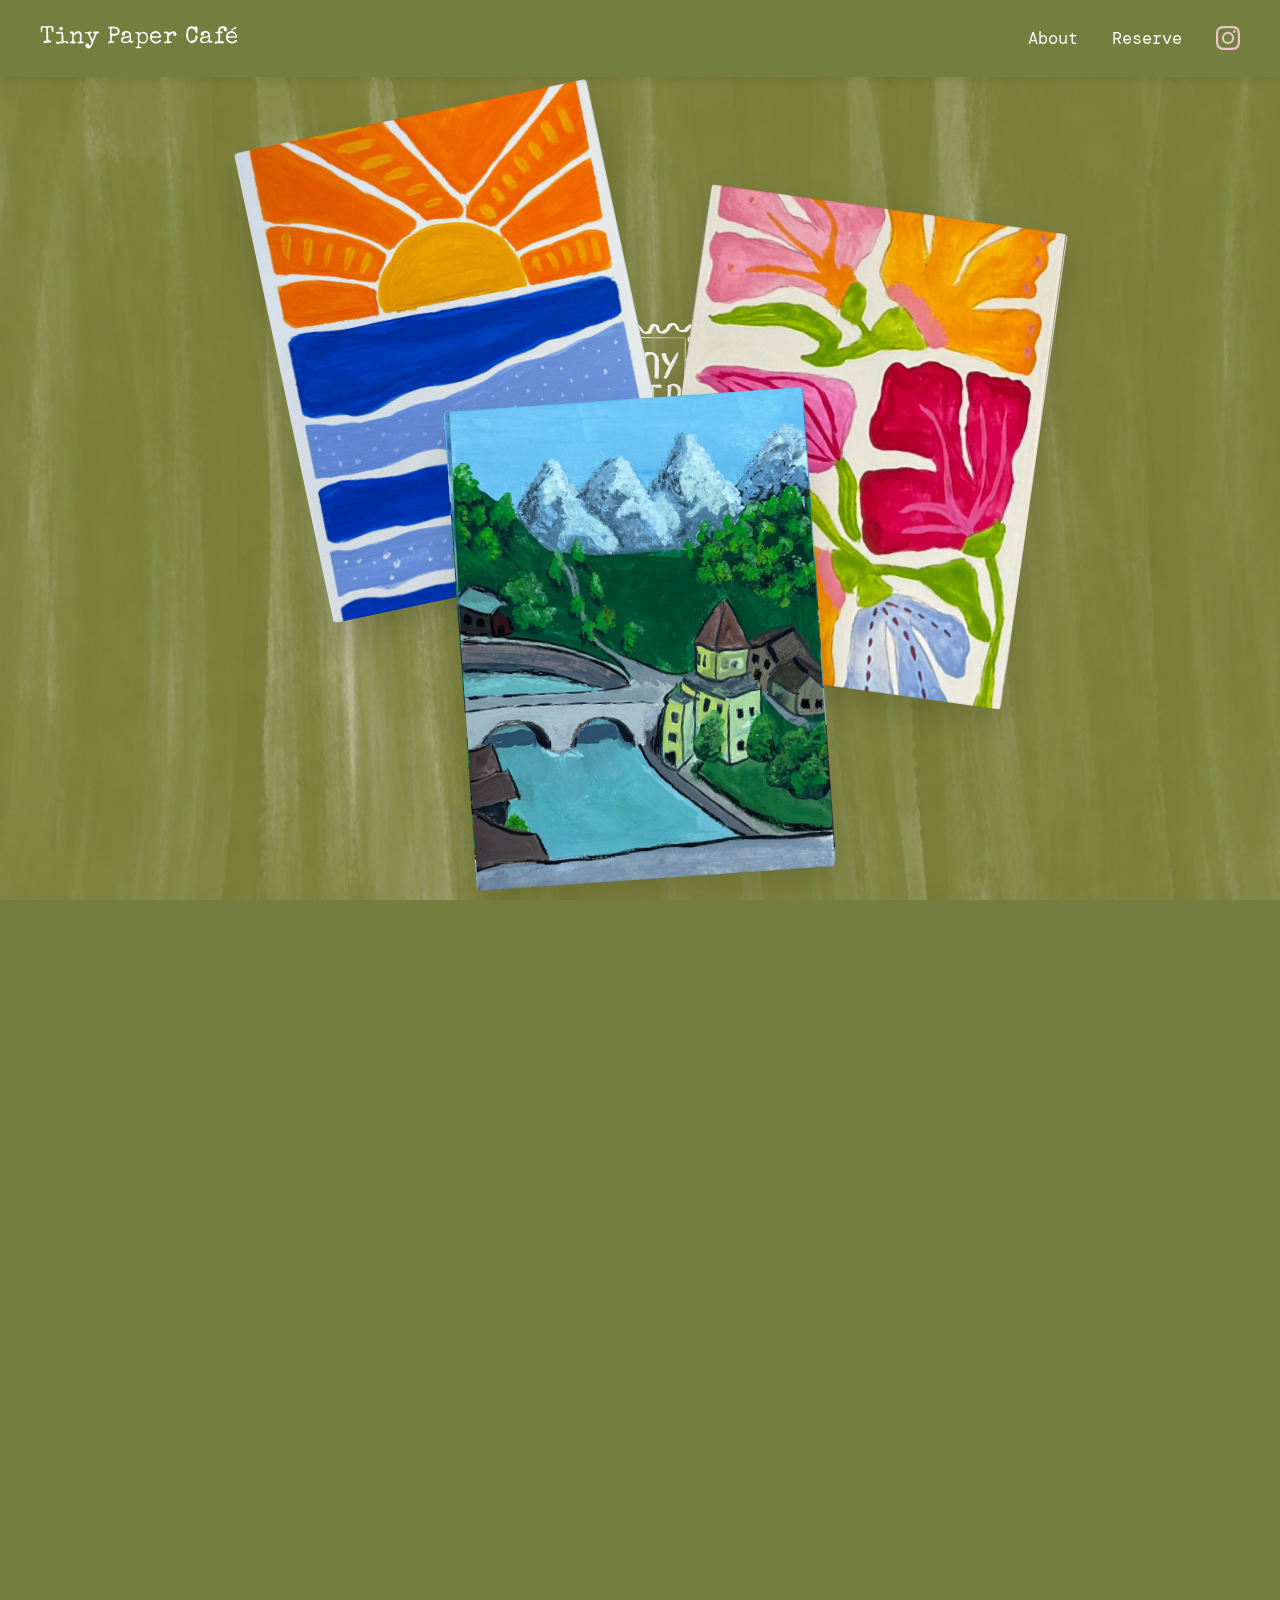
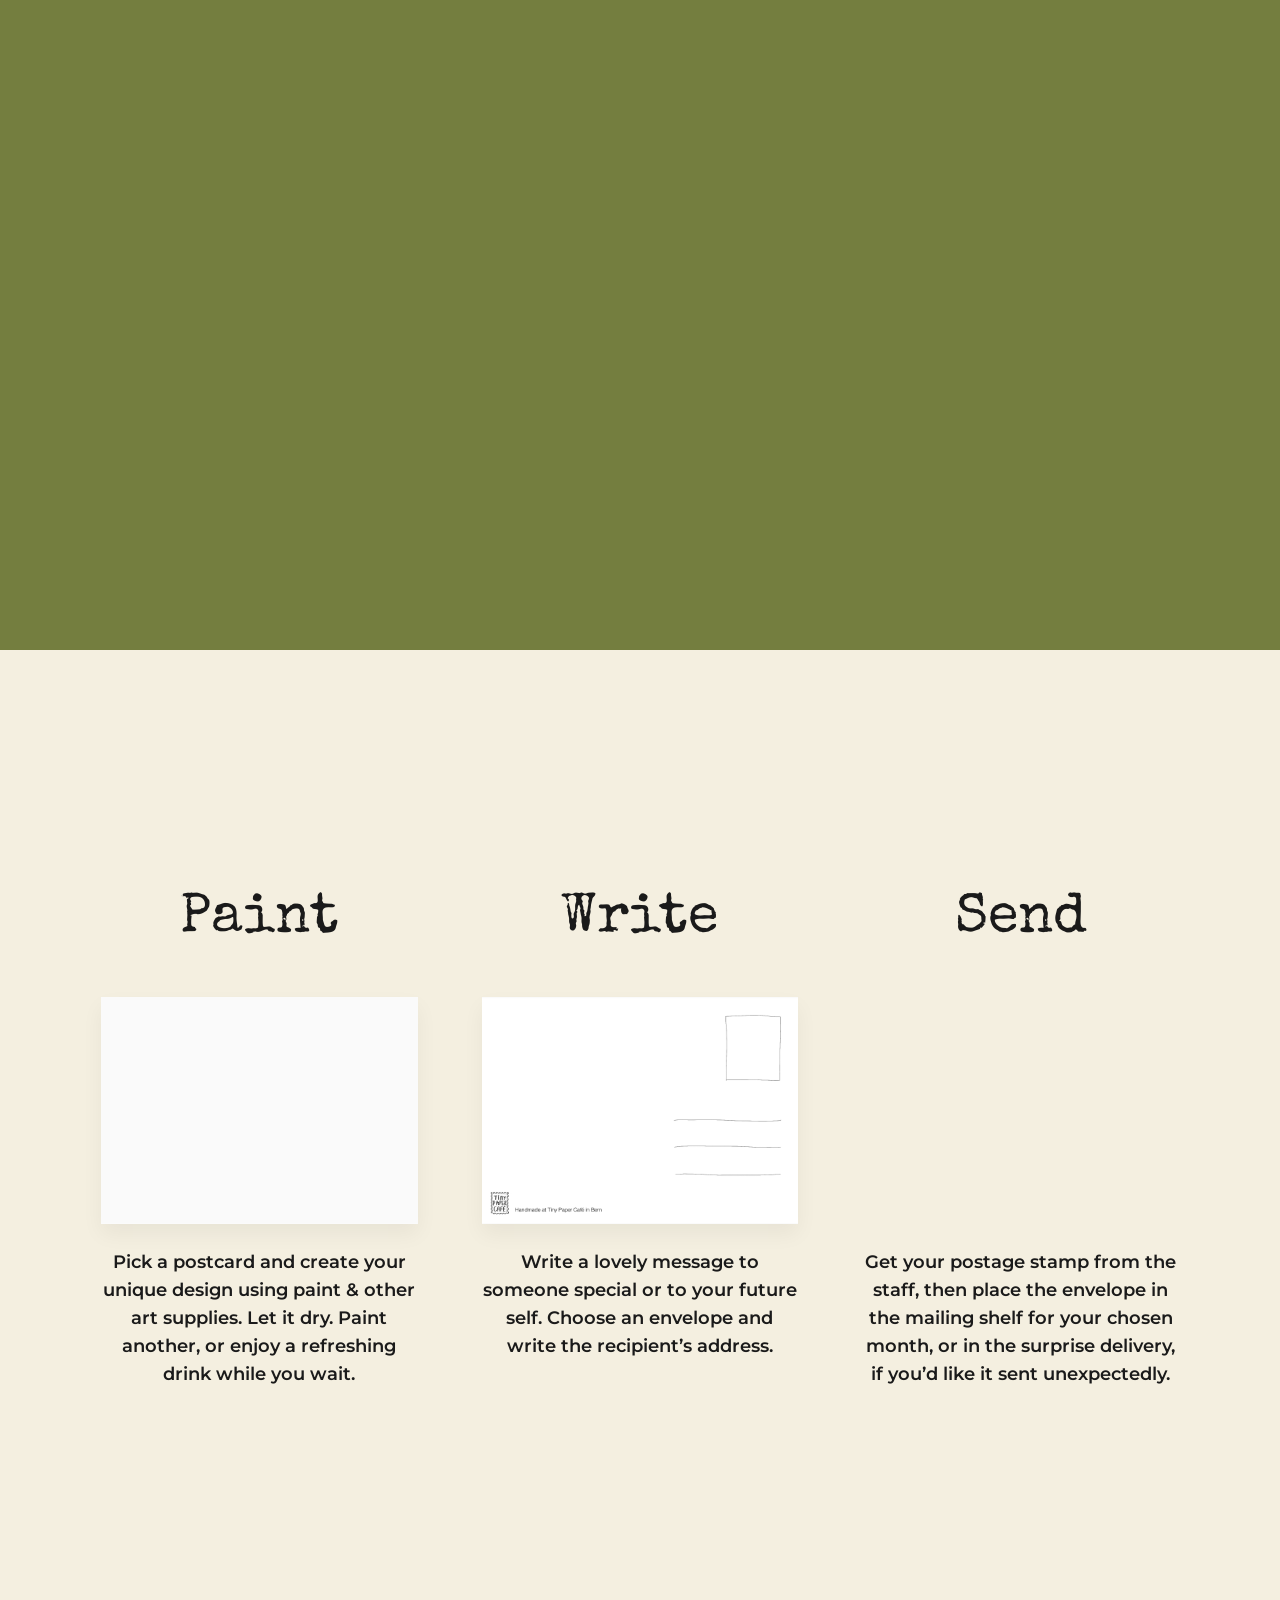
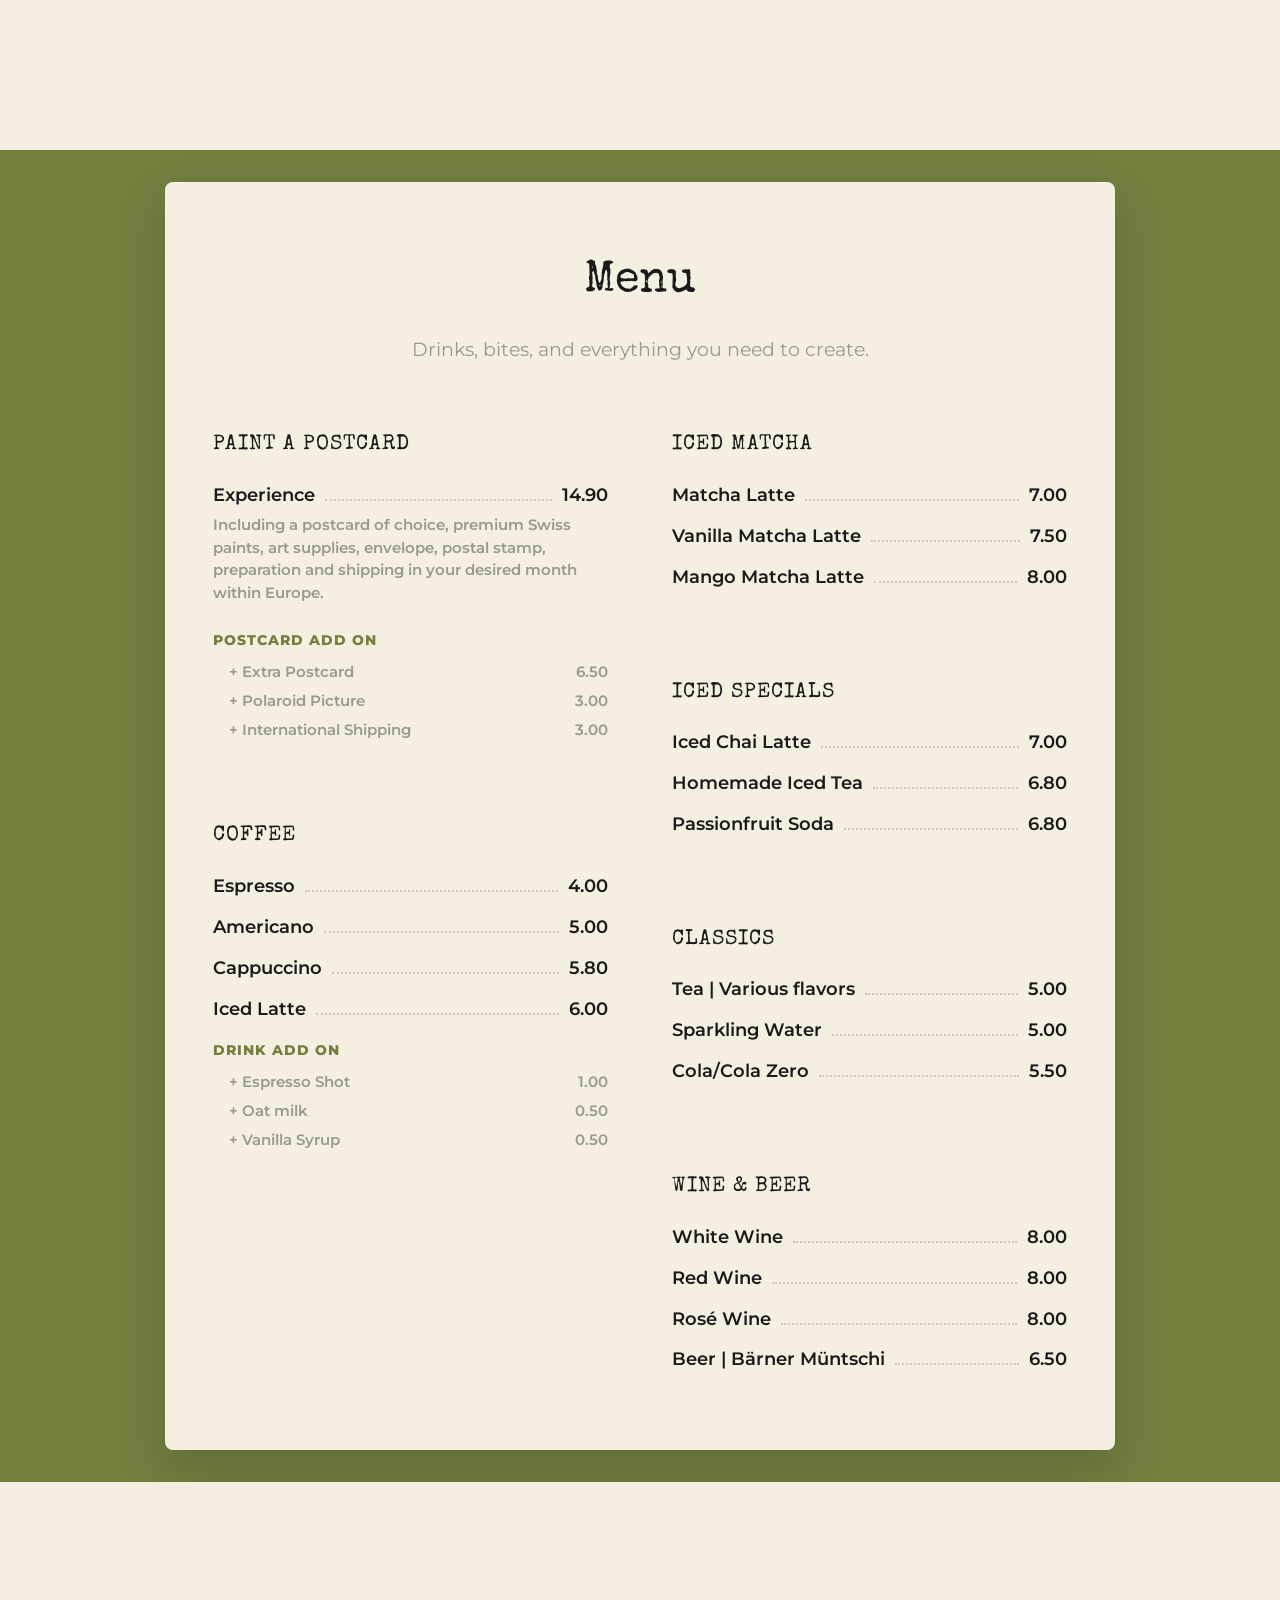
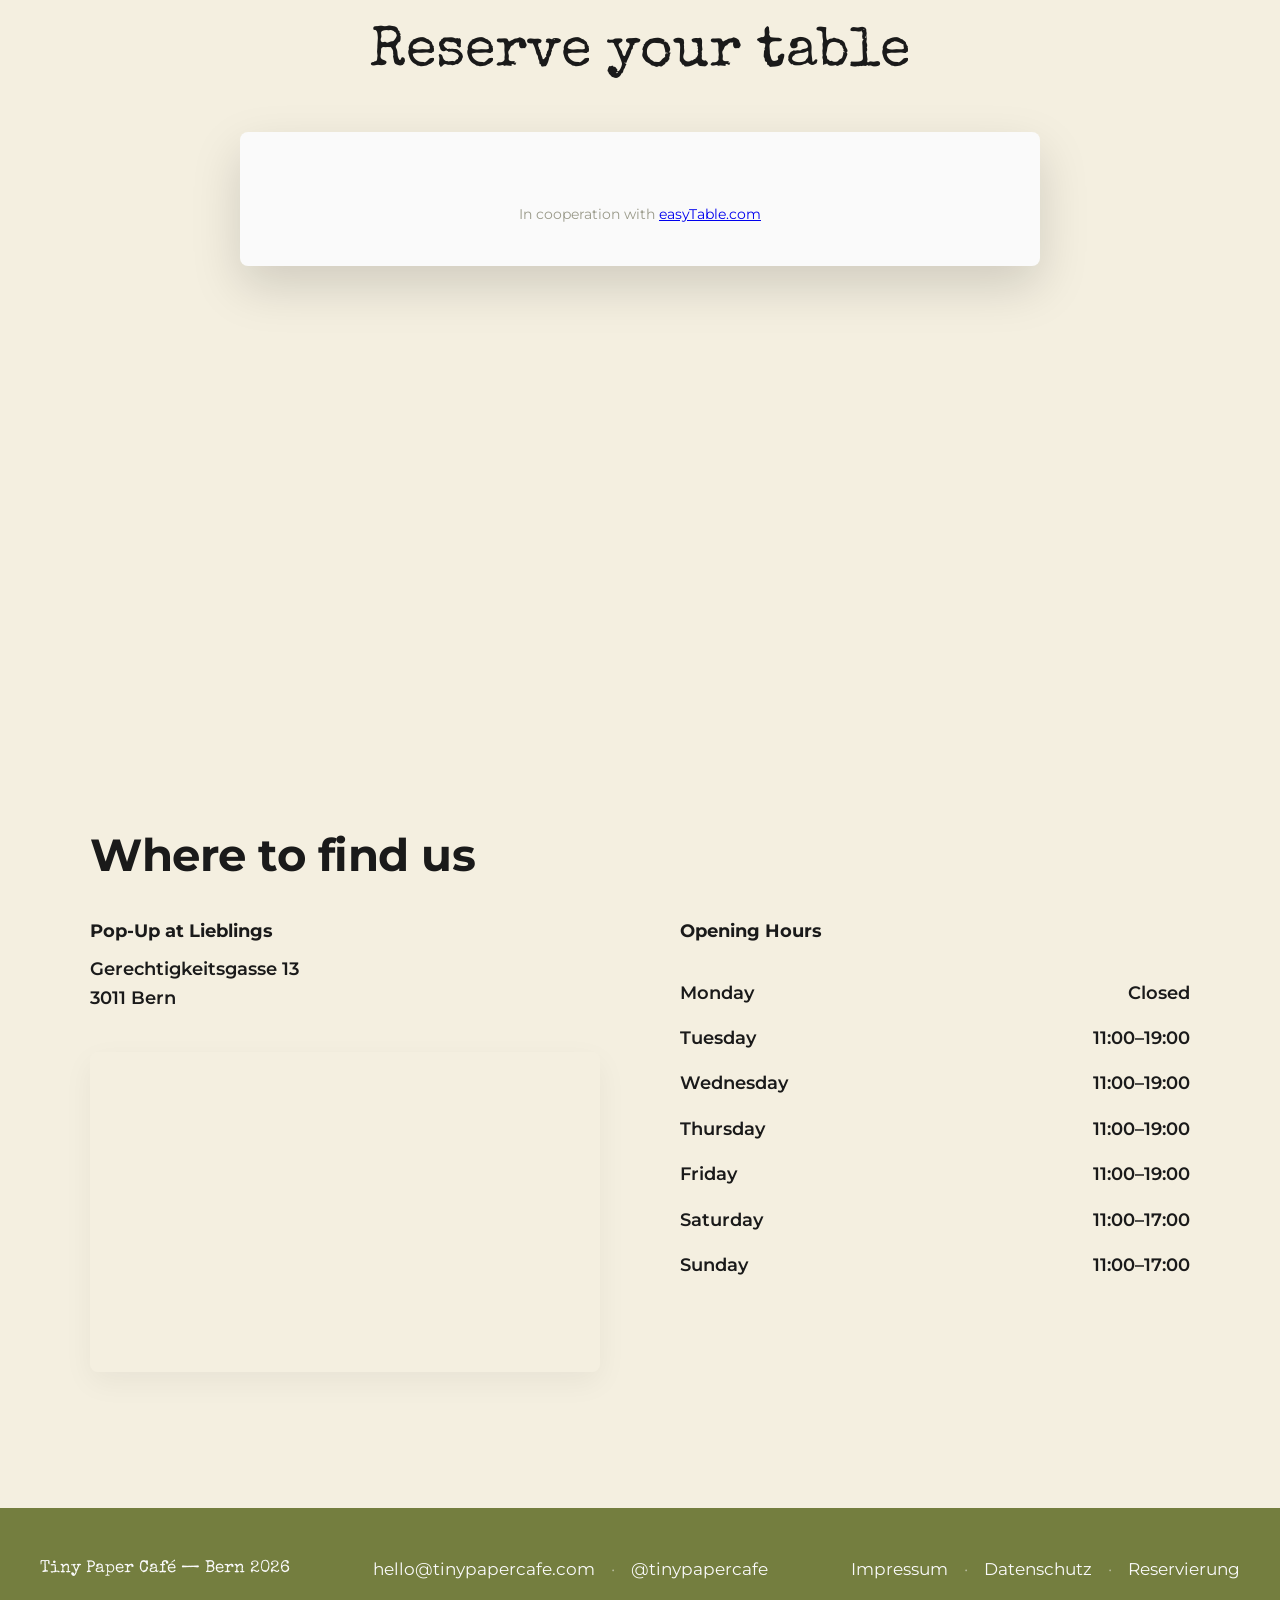
==== commit 5375f6b1: "Handy angepasst" ====
--- a/index.html
+++ b/index.html
@@ -69,16 +69,17 @@
                     <h2 class="special-font">Paint</h2>
                     <svg class="process-img paint-svg" viewBox="0 0 1400 1000" xmlns="http://www.w3.org/2000/svg">
                         <rect width="1400" height="1000" fill="var(--white)" />
-                        <image href="IMG_8361.jpg" width="1400" height="1000" preserveAspectRatio="xMidYMid slice" />
-                        <!-- Brush stroke placed OVER the image to hide it, then erases itself to reveal it -->
-                        <path class="brush-stroke" fill="none" stroke="var(--white)" stroke-width="480" stroke-linecap="round" stroke-linejoin="round"
-                              d="M -120,120 
-                                 C 600,240 800,-40 1520,200 
-                                 C 800,400 400,240 -120,440 
-                                 C 600,640 800,360 1520,600 
-                                 C 800,800 400,600 -120,840 
-                                 C 600,1040 800,760 1520,1000 
-                                 C 800,1200 400,1000 -120,1240" />
+                        <mask id="paintMask">
+                            <path class="brush-stroke" fill="none" stroke="white" stroke-width="480" stroke-linecap="round" stroke-linejoin="round"
+                                  d="M -120,120 
+                                     C 600,240 800,-40 1520,200 
+                                     C 800,400 400,240 -120,440 
+                                     C 600,640 800,360 1520,600 
+                                     C 800,800 400,600 -120,840 
+                                     C 600,1040 800,760 1520,1000 
+                                     C 800,1200 400,1000 -120,1240" />
+                        </mask>
+                        <image href="IMG_8361.jpg" width="1400" height="1000" preserveAspectRatio="xMidYMid slice" mask="url(#paintMask)" />
                     </svg>
                     <p class="process-desc">Pick a postcard and create your unique design using paint &amp; other art supplies. Let it dry. Paint another, or enjoy a refreshing drink while you wait.</p>
                 </div>
@@ -436,8 +437,8 @@
                     
                     // 1. Paint Animation (0.0 to 0.4)
                     let paintProgress = Math.min(1, progress / 0.4);
-                    // stroke-dashoffset from 0 to -12000
-                    paintBrush.style.strokeDashoffset = -(12000 * paintProgress);
+                    // mask starts empty (dashoffset 12000) and draws to full (dashoffset 0)
+                    paintBrush.style.strokeDashoffset = 12000 - (12000 * paintProgress);
                     
                     // 2. Send Animation (0.5 to 1.0)
                     // Map progress from 0.5 to 1.0 into a 0.0 to 1.0 range for the send animation
--- a/style.css
+++ b/style.css
@@ -8,22 +8,22 @@
             --accent-color: #EAC5C5;
         }
 
-        html {
-            scroll-behavior: smooth;
-        }
-
         * {
-            box-sizing: border-box;
             margin: 0;
             padding: 0;
+            box-sizing: border-box;
+        }
+
+        html, body {
+            overflow-x: hidden;
+            width: 100%;
         }
 
         body {
+            font-family: 'DM Mono', monospace;
             background-color: var(--bg-color);
             color: var(--text-color);
-            font-family: 'DM Mono', monospace;
             line-height: 1.6;
-            overflow-x: hidden;
         }
 
         h1, h2, h3, .special-font {
@@ -1392,25 +1392,21 @@
             }
 
             /* EXPERIENCE */
-            .experience-section {
-                height: auto;
-            }
-            .experience-sticky {
-                position: relative;
-                height: auto;
-                overflow: visible;
-                padding: 5rem 1.5rem;
-            }
             .process-grid {
                 flex-direction: column;
-                gap: 4rem;
+                gap: 1.5rem;
             }
             .process-col h2 {
-                font-size: 2.8rem;
-                margin-bottom: 1.5rem;
-            }
-            .experience-content p {
-                font-size: 1.1rem;
+                font-size: 1.6rem;
+                margin-bottom: 0.2rem;
+            }
+            .process-desc {
+                font-size: 0.85rem;
+                margin-top: 0.2rem;
+                line-height: 1.3;
+            }
+            .process-img {
+                max-width: 140px;
             }
             .desktop-hint {
                 display: none !important;
@@ -1464,6 +1460,14 @@
             .booking-section h2 {
                 font-size: 2.2rem;
                 margin-bottom: 2rem;
+            }
+            .BookingBox {
+                width: 100% !important;
+                padding: 0 1rem;
+            }
+            .BookingBox iframe {
+                max-width: 100% !important;
+                width: 100% !important;
             }
             .postcard-front {
                 padding: 2rem 1.2rem;
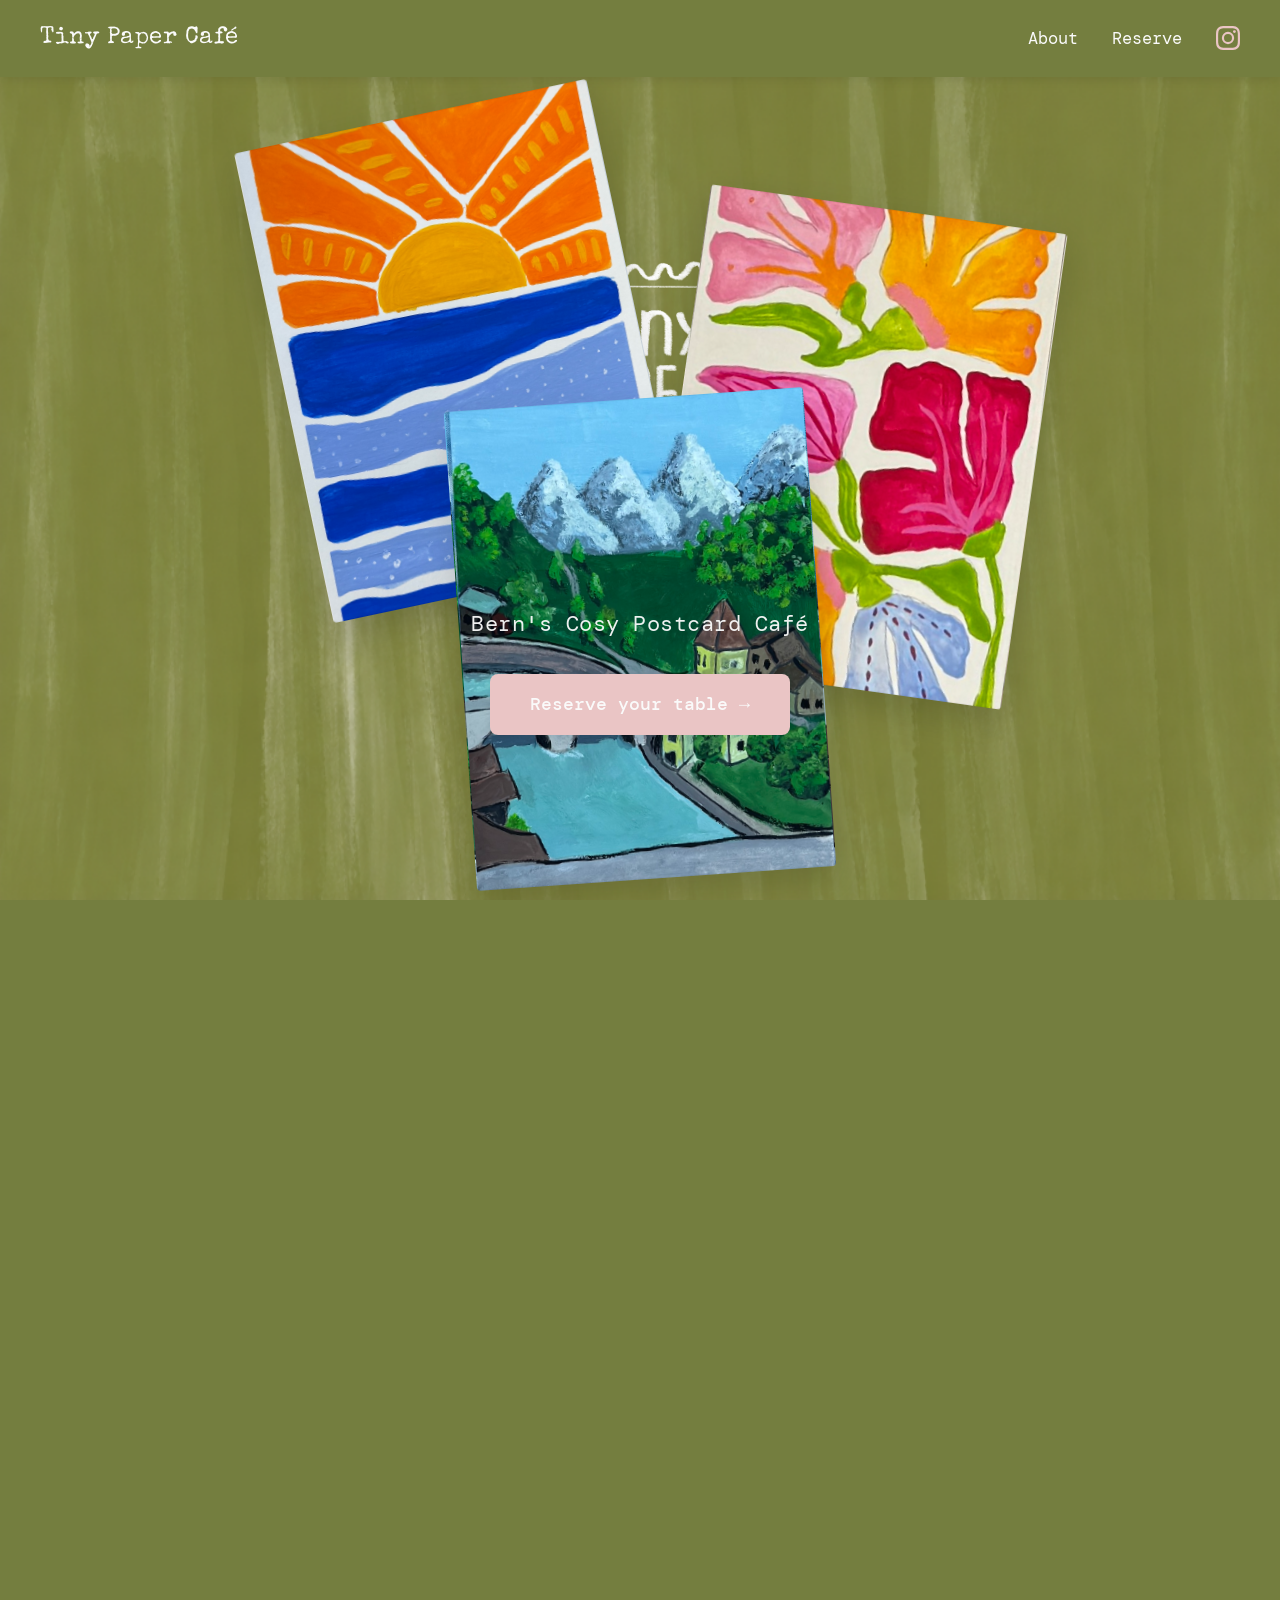
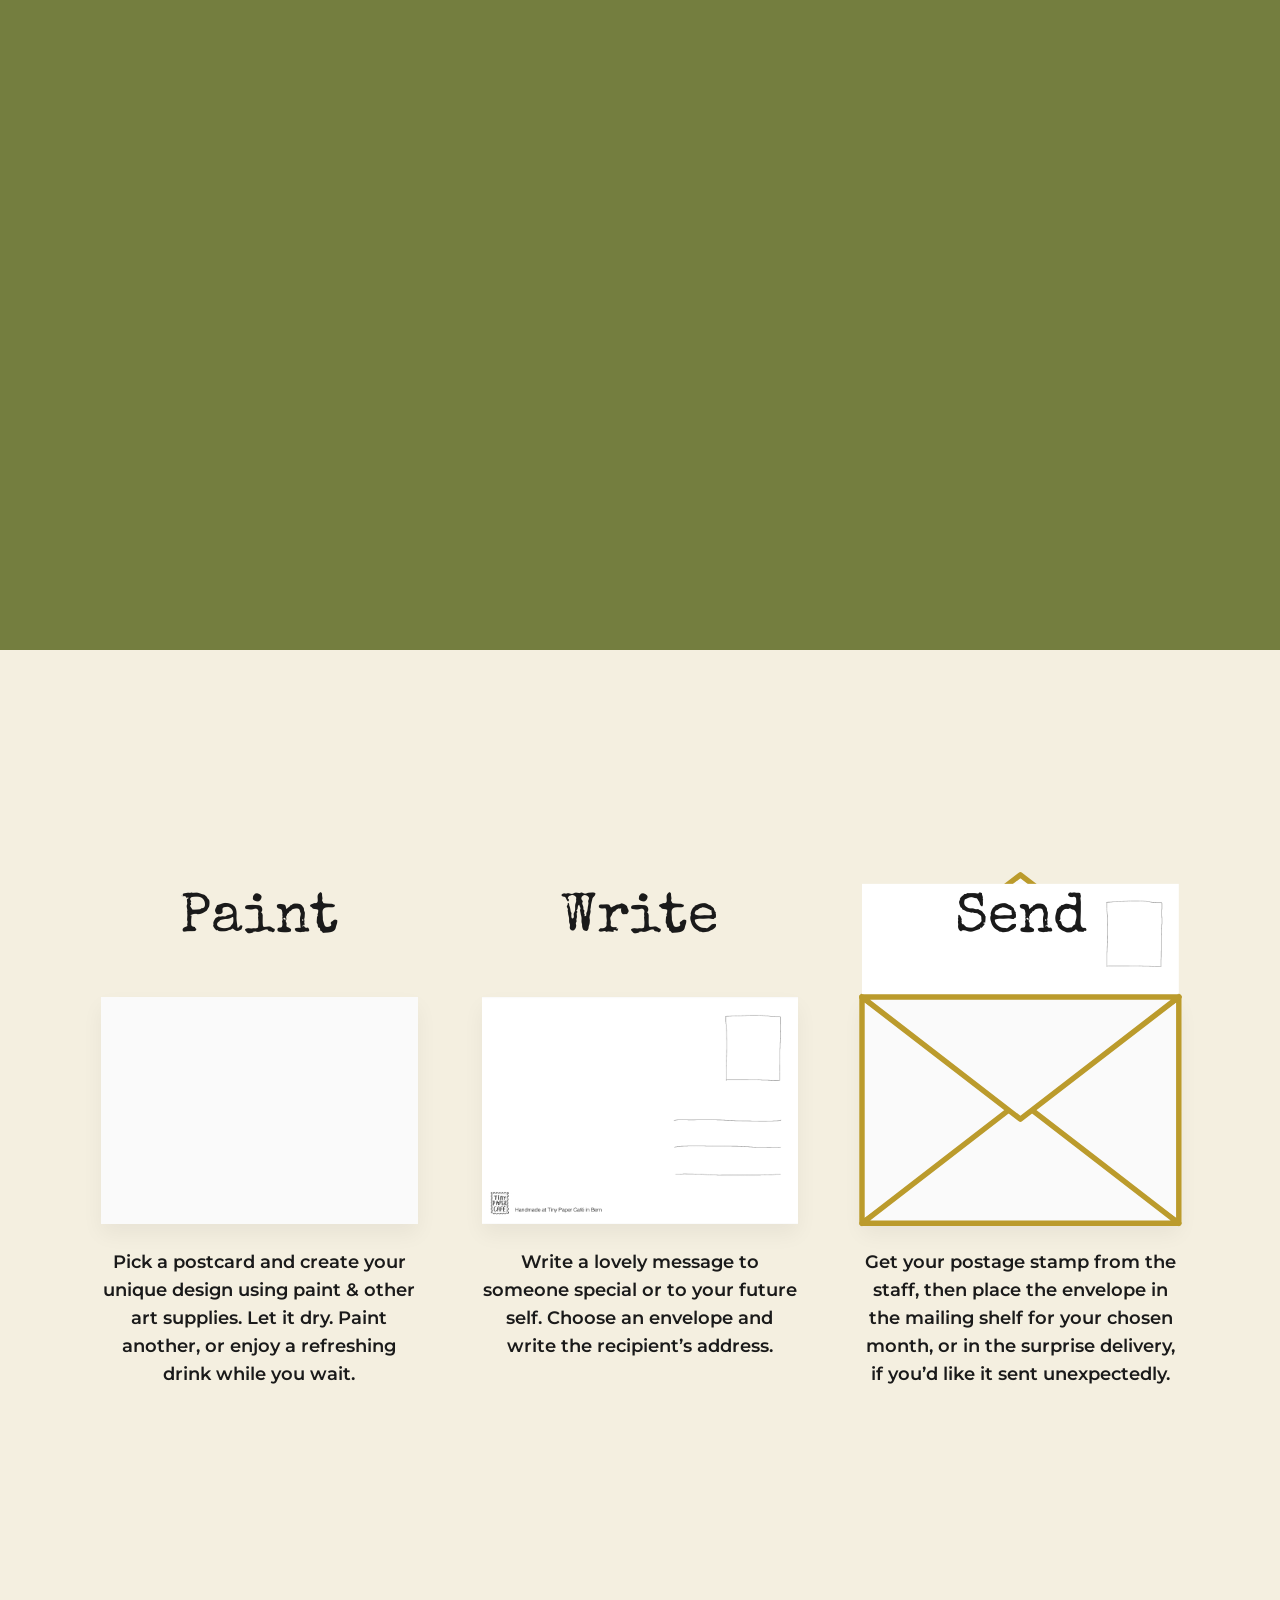
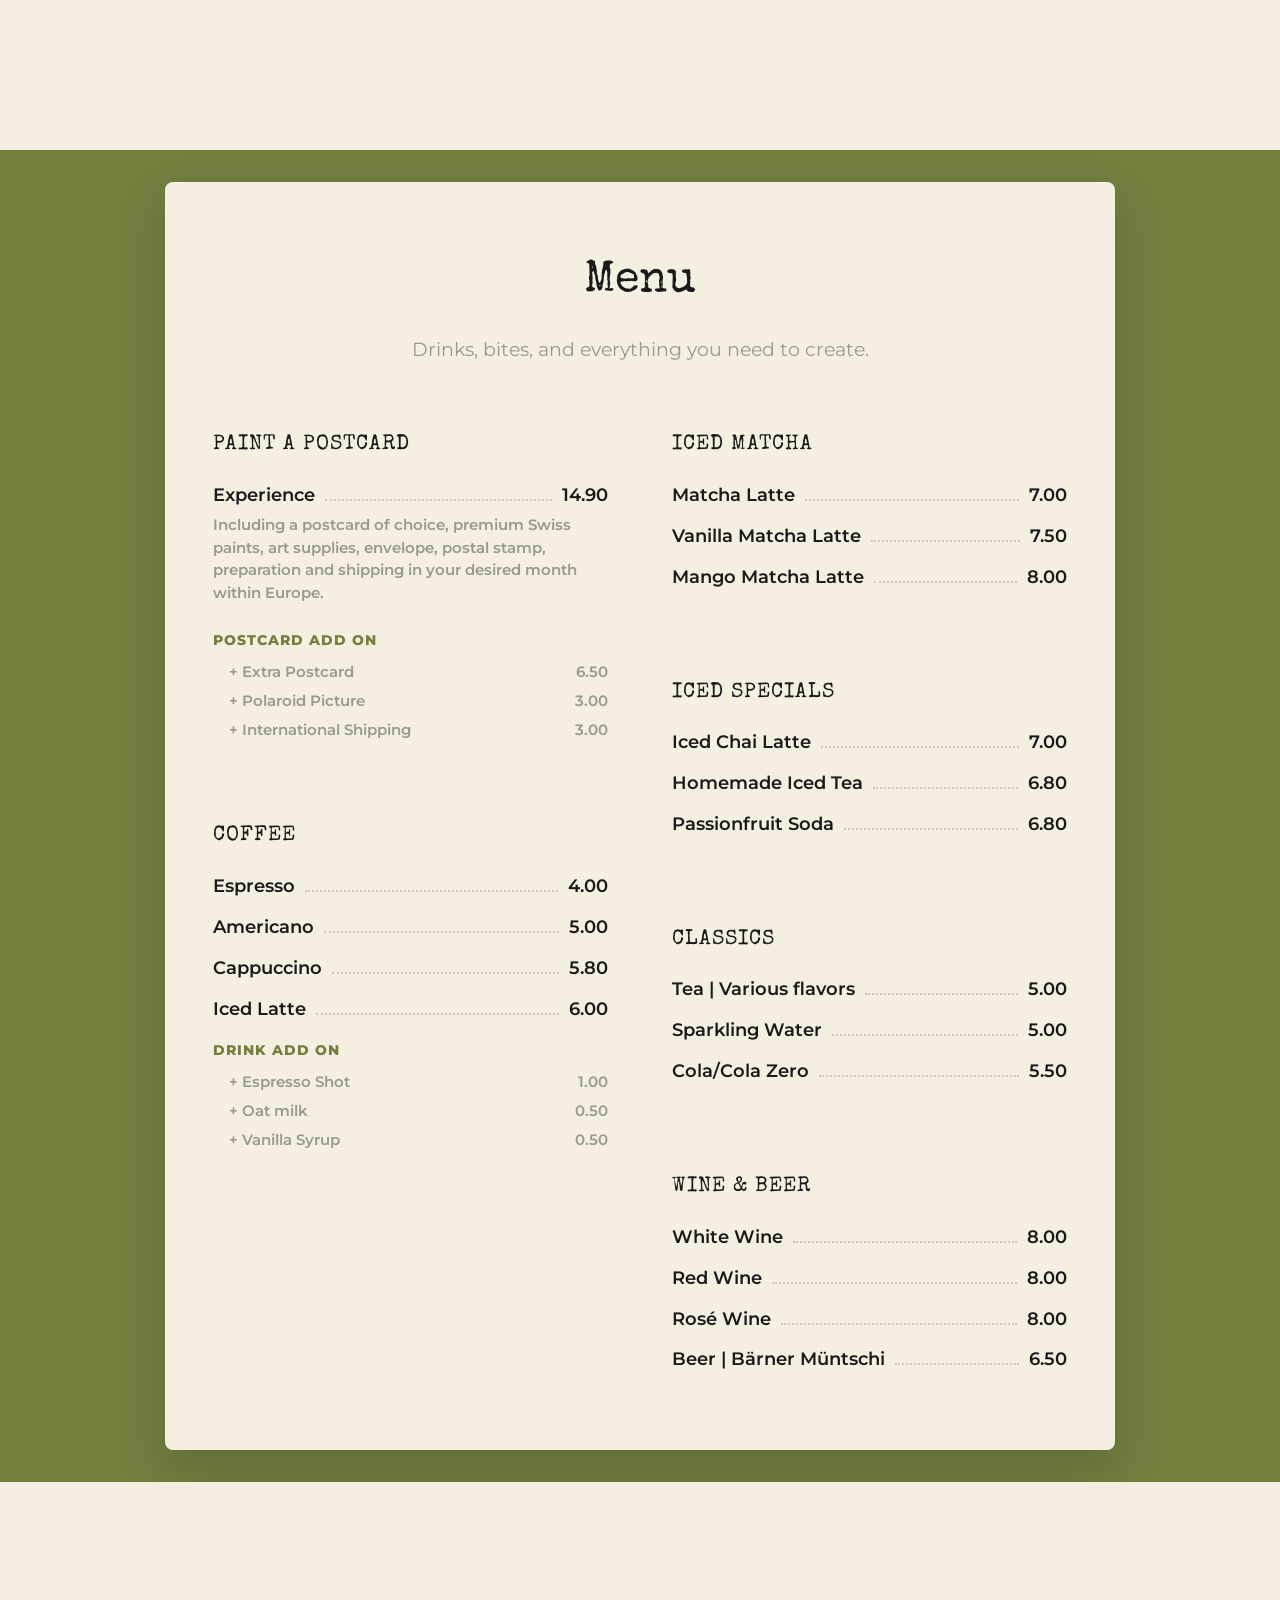
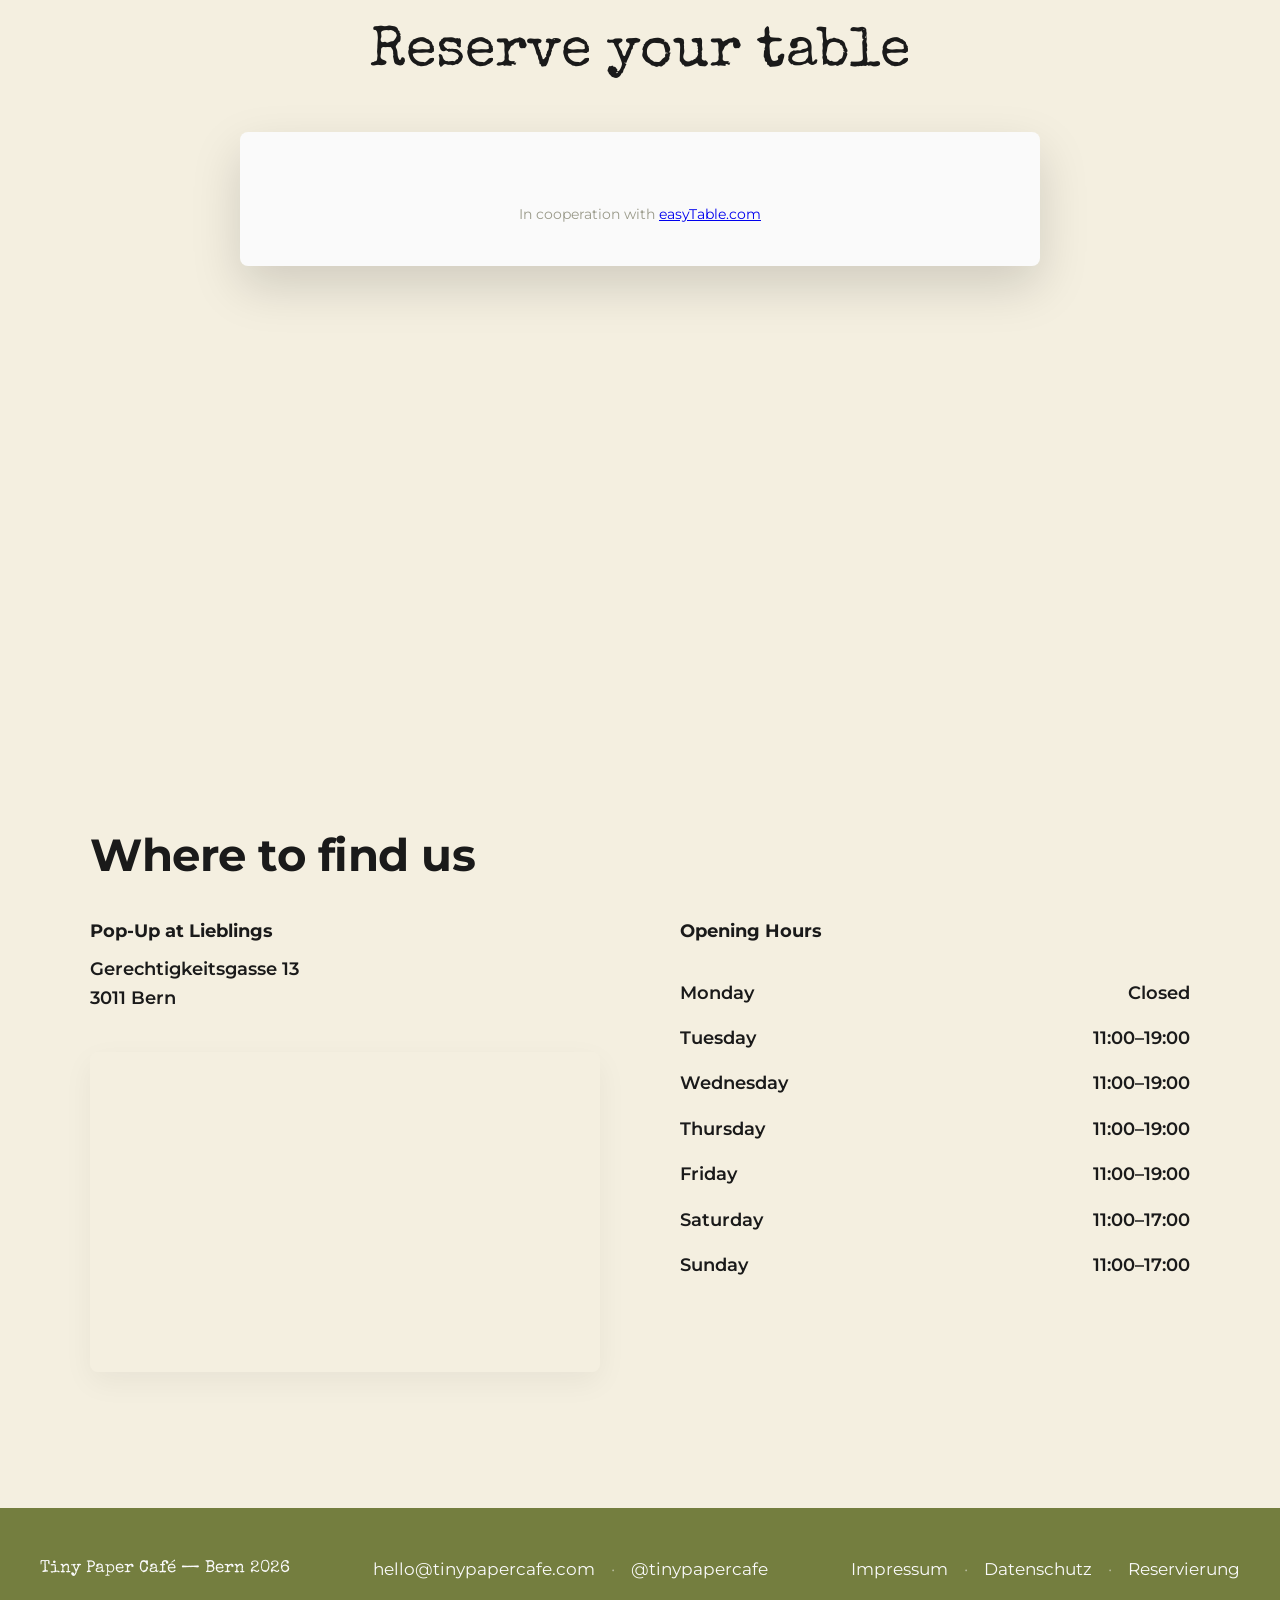
==== commit 064d9583: "1" ====
--- a/index.html
+++ b/index.html
@@ -69,17 +69,16 @@
                     <h2 class="special-font">Paint</h2>
                     <svg class="process-img paint-svg" viewBox="0 0 1400 1000" xmlns="http://www.w3.org/2000/svg">
                         <rect width="1400" height="1000" fill="var(--white)" />
-                        <mask id="paintMask">
-                            <path class="brush-stroke" fill="none" stroke="white" stroke-width="480" stroke-linecap="round" stroke-linejoin="round"
-                                  d="M -120,120 
-                                     C 600,240 800,-40 1520,200 
-                                     C 800,400 400,240 -120,440 
-                                     C 600,640 800,360 1520,600 
-                                     C 800,800 400,600 -120,840 
-                                     C 600,1040 800,760 1520,1000 
-                                     C 800,1200 400,1000 -120,1240" />
-                        </mask>
-                        <image href="IMG_8361.jpg" width="1400" height="1000" preserveAspectRatio="xMidYMid slice" mask="url(#paintMask)" />
+                        <image href="IMG_8361.jpg" width="1400" height="1000" preserveAspectRatio="xMidYMid slice" />
+                        <!-- Brush stroke placed OVER the image to hide it, then erases itself to reveal it -->
+                        <path class="brush-stroke" fill="none" stroke="var(--white)" stroke-width="480" stroke-linecap="round" stroke-linejoin="round"
+                              d="M -120,120 
+                                 C 600,240 800,-40 1520,200 
+                                 C 800,400 400,240 -120,440 
+                                 C 600,640 800,360 1520,600 
+                                 C 800,800 400,600 -120,840 
+                                 C 600,1040 800,760 1520,1000 
+                                 C 800,1200 400,1000 -120,1240" />
                     </svg>
                     <p class="process-desc">Pick a postcard and create your unique design using paint &amp; other art supplies. Let it dry. Paint another, or enjoy a refreshing drink while you wait.</p>
                 </div>
@@ -342,7 +341,7 @@
                 }
                 
                 const rect = heroSection.getBoundingClientRect();
-                const scrollDist = window.innerHeight; 
+                const scrollDist = window.innerHeight * 1.5; 
                 
                 let progress = (-rect.top) / scrollDist;
                 progress = Math.max(0, Math.min(1, progress));
@@ -424,28 +423,43 @@
                     const rect = experienceSection.getBoundingClientRect();
                     const windowHeight = window.innerHeight;
                     
-                    // The section is tall (e.g. 300vh). We start animating when it pins (top <= 0)
-                    // and finish when it's about to unpin (bottom <= windowHeight).
-                    // This gives a nice scroll range where the section is stuck.
-                    const scrollableDistance = rect.height - windowHeight;
-                    let progress = 0;
-                    
-                    if (scrollableDistance > 0) {
-                        progress = -rect.top / scrollableDistance;
+                    let paintProgress = 0;
+                    let sendProgress = 0;
+
+                    if (window.innerWidth <= 850) {
+                        // On mobile, the section is not sticky. Animate based on element visibility.
+                        const paintSvg = document.querySelector('.paint-svg');
+                        if (paintSvg) {
+                            const pRect = paintSvg.getBoundingClientRect();
+                            let p = (windowHeight * 0.9 - pRect.top) / (windowHeight * 0.5);
+                            paintProgress = Math.max(0, Math.min(1, p));
+                        }
+                        if (sendSvg) {
+                            const sRect = sendSvg.getBoundingClientRect();
+                            let s = (windowHeight * 0.9 - sRect.top) / (windowHeight * 0.5);
+                            sendProgress = Math.max(0, Math.min(1, s));
+                        }
+                    } else {
+                        // On desktop, the section is sticky.
+                        const scrollableDistance = rect.height - windowHeight;
+                        let progress = 0;
+                        
+                        if (scrollableDistance > 0) {
+                            progress = -rect.top / scrollableDistance;
+                        }
+                        progress = Math.max(0, Math.min(1, progress));
+                        
+                        // 1. Paint Animation (0.0 to 0.4)
+                        paintProgress = Math.min(1, progress / 0.4);
+                        
+                        // 2. Send Animation (0.5 to 1.0)
+                        if (progress > 0.5) {
+                            sendProgress = Math.min(1, (progress - 0.5) / 0.5);
+                        }
                     }
-                    progress = Math.max(0, Math.min(1, progress));
-                    
-                    // 1. Paint Animation (0.0 to 0.4)
-                    let paintProgress = Math.min(1, progress / 0.4);
-                    // mask starts empty (dashoffset 12000) and draws to full (dashoffset 0)
-                    paintBrush.style.strokeDashoffset = 12000 - (12000 * paintProgress);
-                    
-                    // 2. Send Animation (0.5 to 1.0)
-                    // Map progress from 0.5 to 1.0 into a 0.0 to 1.0 range for the send animation
-                    let sendProgress = 0;
-                    if (progress > 0.5) {
-                        sendProgress = Math.min(1, (progress - 0.5) / 0.5);
-                    }
+                    
+                    // Apply paint animation
+                    paintBrush.style.strokeDashoffset = -(12000 * paintProgress);
                     
                     // Fade up envelope (0.0 to 0.2 of sendProgress)
                     const fadeProgress = Math.min(1, sendProgress / 0.2);
--- a/style.css
+++ b/style.css
@@ -8,22 +8,22 @@
             --accent-color: #EAC5C5;
         }
 
+        html {
+            scroll-behavior: smooth;
+        }
+
         * {
+            box-sizing: border-box;
             margin: 0;
             padding: 0;
-            box-sizing: border-box;
-        }
-
-        html, body {
+        }
+
+        body {
+            background-color: var(--bg-color);
+            color: var(--text-color);
+            font-family: 'DM Mono', monospace;
+            line-height: 1.6;
             overflow-x: hidden;
-            width: 100%;
-        }
-
-        body {
-            font-family: 'DM Mono', monospace;
-            background-color: var(--bg-color);
-            color: var(--text-color);
-            line-height: 1.6;
         }
 
         h1, h2, h3, .special-font {
@@ -149,19 +149,7 @@
             box-shadow: 0 -15px 0 var(--muted-color), 0 -30px 0 var(--muted-color);
         }
 
-        #heroLogo {
-            position: absolute;
-            z-index: 3;
-            transition: transform 0.1s, opacity 0.1s;
-            width: 100%;
-            max-width: 250px;
-        }
-
-        #heroLogo svg {
-            width: 100%;
-            height: auto;
-            filter: drop-shadow(0 4px 10px rgba(0,0,0,0.15));
-        }
+
 
         .hero-content-text {
             position: relative;
@@ -1383,8 +1371,8 @@
             }
 
             /* HERO */
-            #heroLogo {
-                max-width: 200px;
+            .stamp-logo {
+                max-width: 250px;
                 margin-top: 100px;
             }
             .hero-content-text {
@@ -1392,21 +1380,25 @@
             }
 
             /* EXPERIENCE */
+            .experience-section {
+                height: auto;
+            }
+            .experience-sticky {
+                position: relative;
+                height: auto;
+                overflow: visible;
+                padding: 5rem 1.5rem;
+            }
             .process-grid {
                 flex-direction: column;
-                gap: 1.5rem;
+                gap: 4rem;
             }
             .process-col h2 {
-                font-size: 1.6rem;
-                margin-bottom: 0.2rem;
-            }
-            .process-desc {
-                font-size: 0.85rem;
-                margin-top: 0.2rem;
-                line-height: 1.3;
-            }
-            .process-img {
-                max-width: 140px;
+                font-size: 2.8rem;
+                margin-bottom: 1.5rem;
+            }
+            .experience-content p {
+                font-size: 1.1rem;
             }
             .desktop-hint {
                 display: none !important;
@@ -1460,14 +1452,6 @@
             .booking-section h2 {
                 font-size: 2.2rem;
                 margin-bottom: 2rem;
-            }
-            .BookingBox {
-                width: 100% !important;
-                padding: 0 1rem;
-            }
-            .BookingBox iframe {
-                max-width: 100% !important;
-                width: 100% !important;
             }
             .postcard-front {
                 padding: 2rem 1.2rem;
@@ -1723,7 +1707,5 @@
         width: 180px;
         height: 250px;
     }
-    .lc-1 { transform: translate(-90%, -70%) rotate(-12deg); }
-    .lc-2 { transform: translate(10%, -50%) rotate(8deg); }
-    .lc-3 { transform: translate(-40%, -10%) rotate(-4deg); }
-}
+
+}
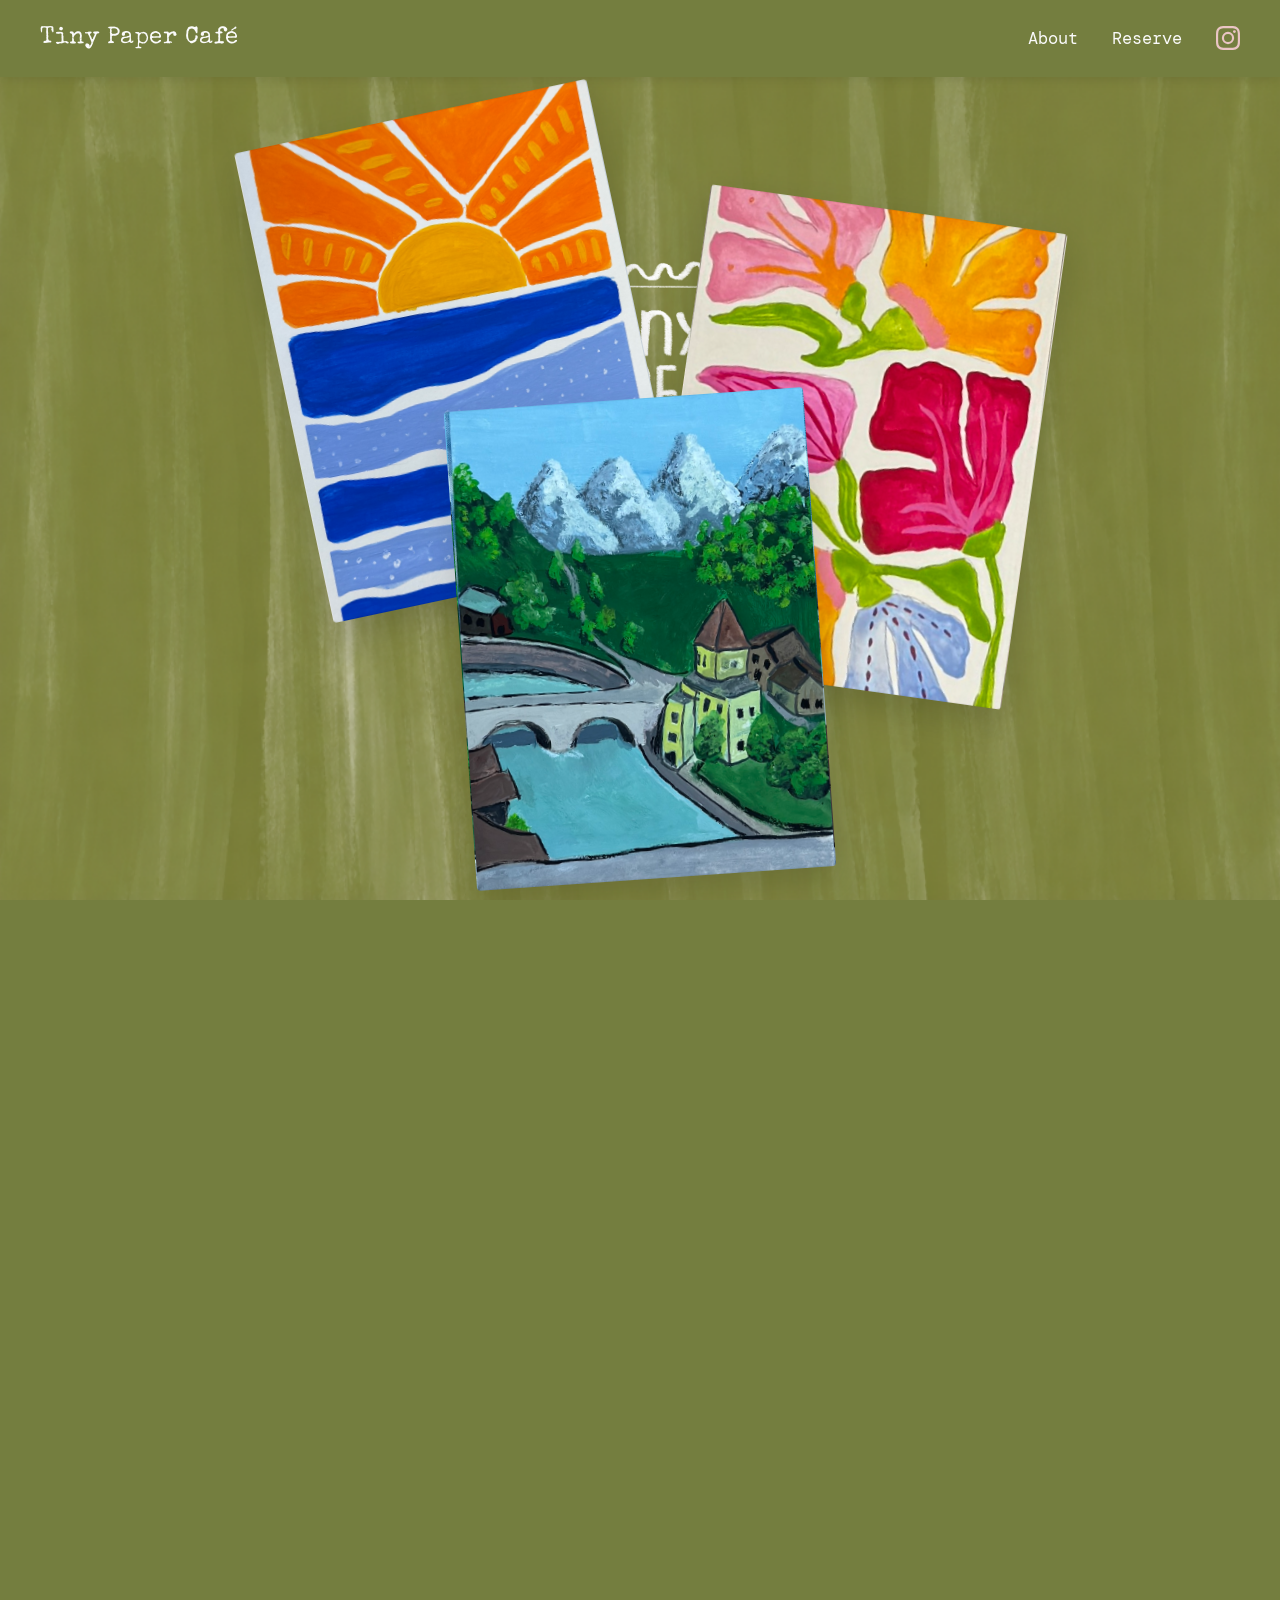
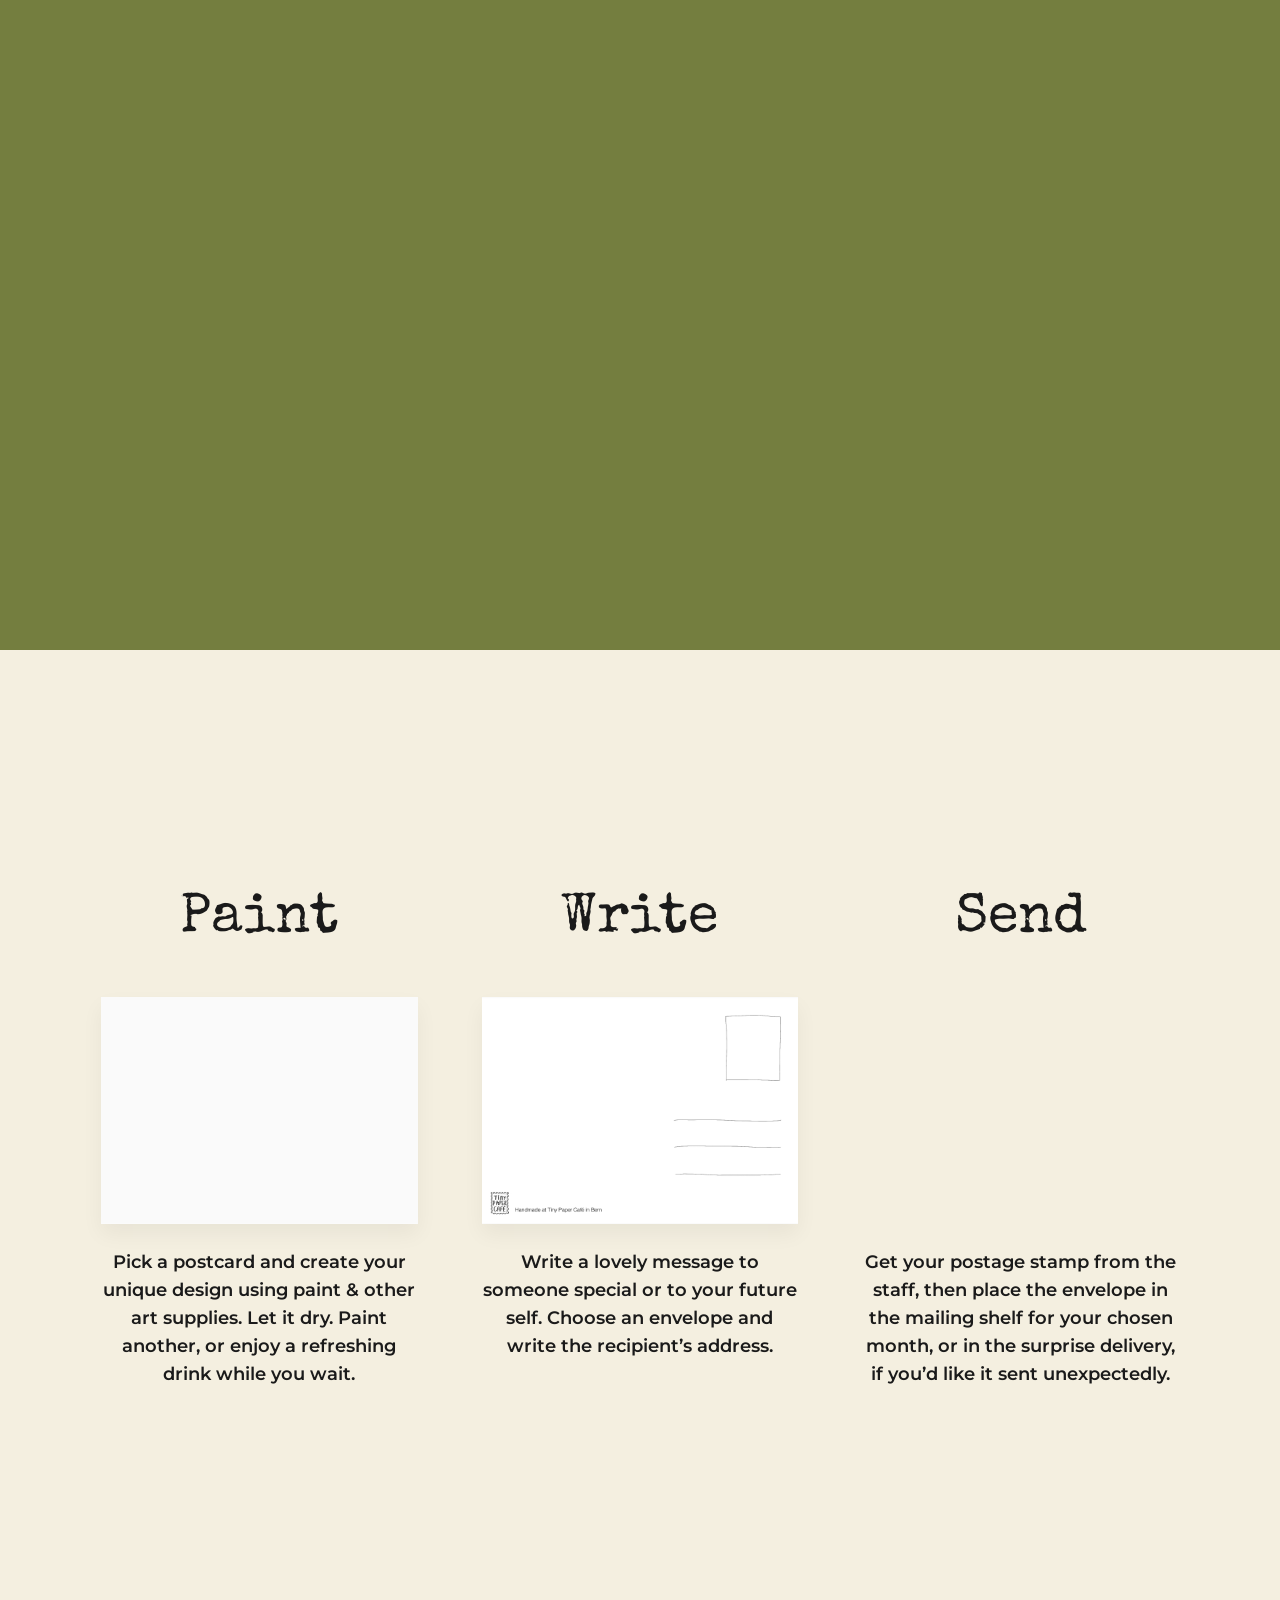
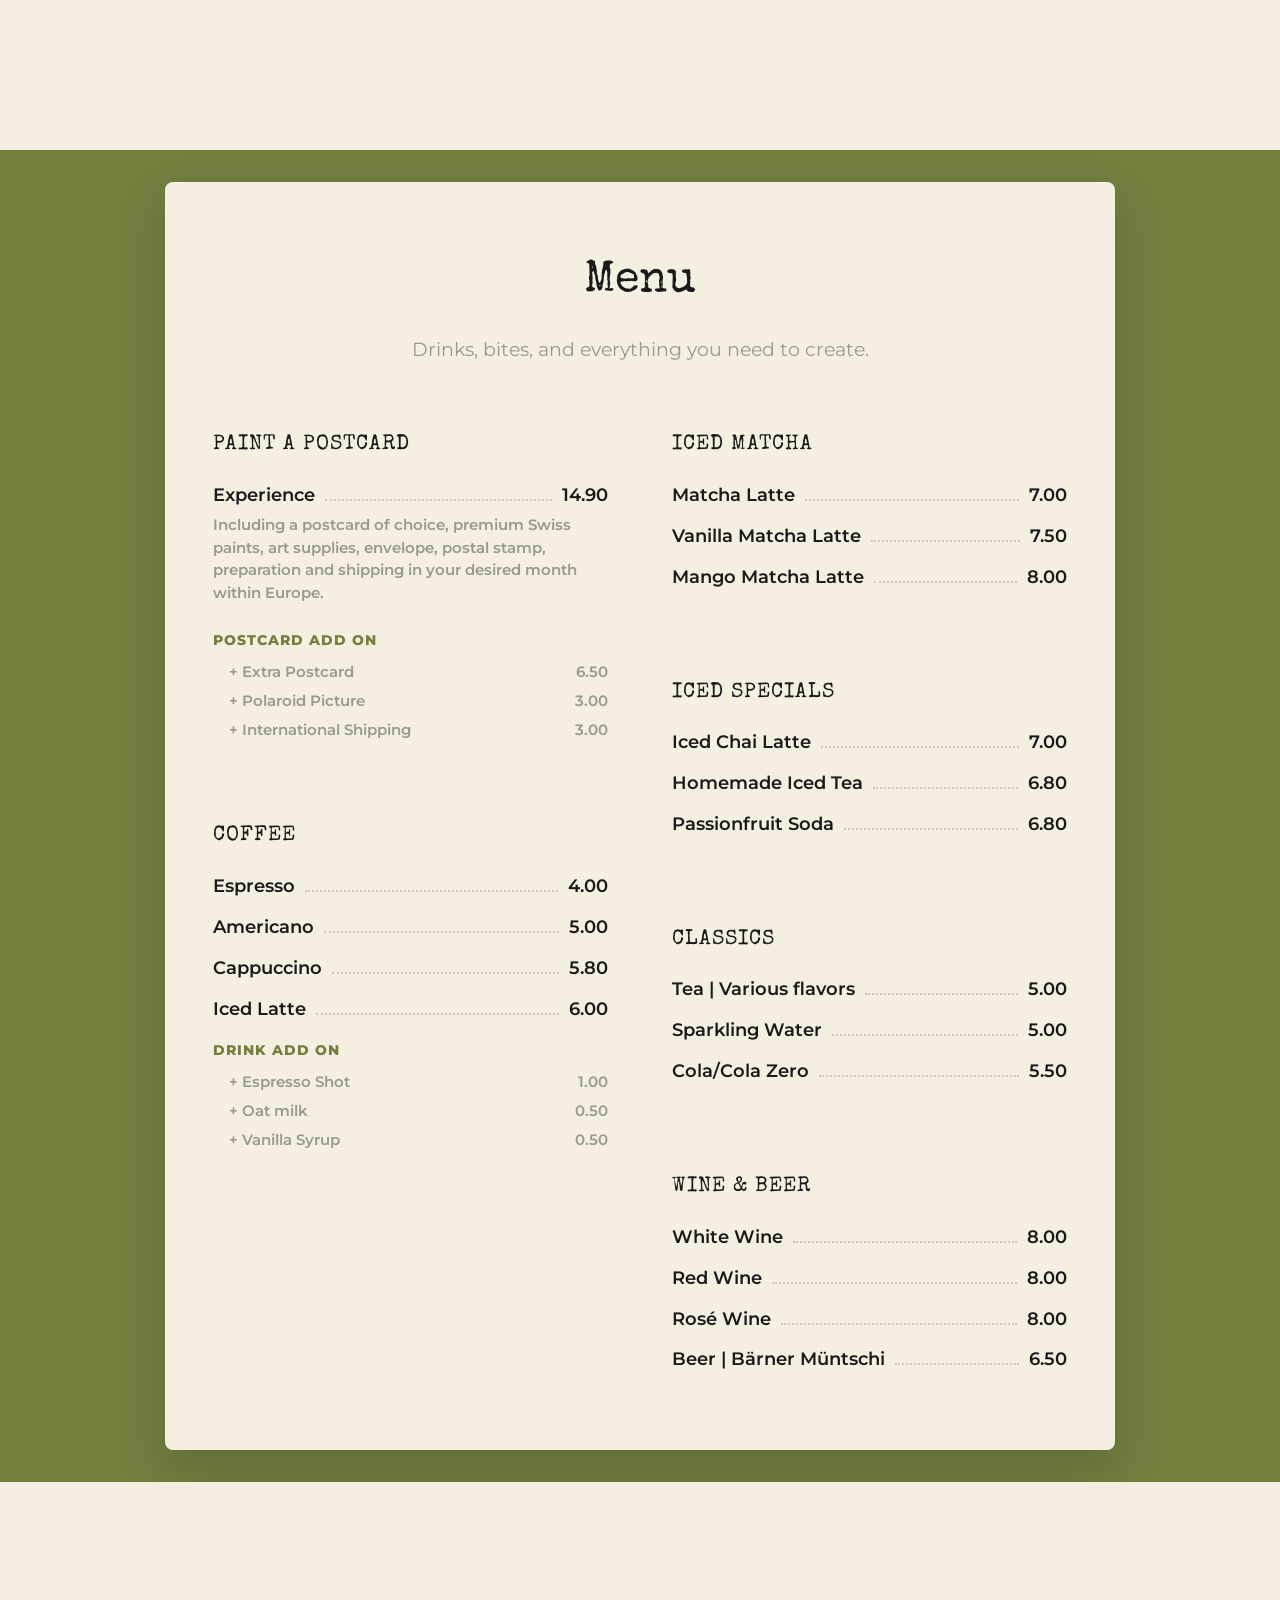
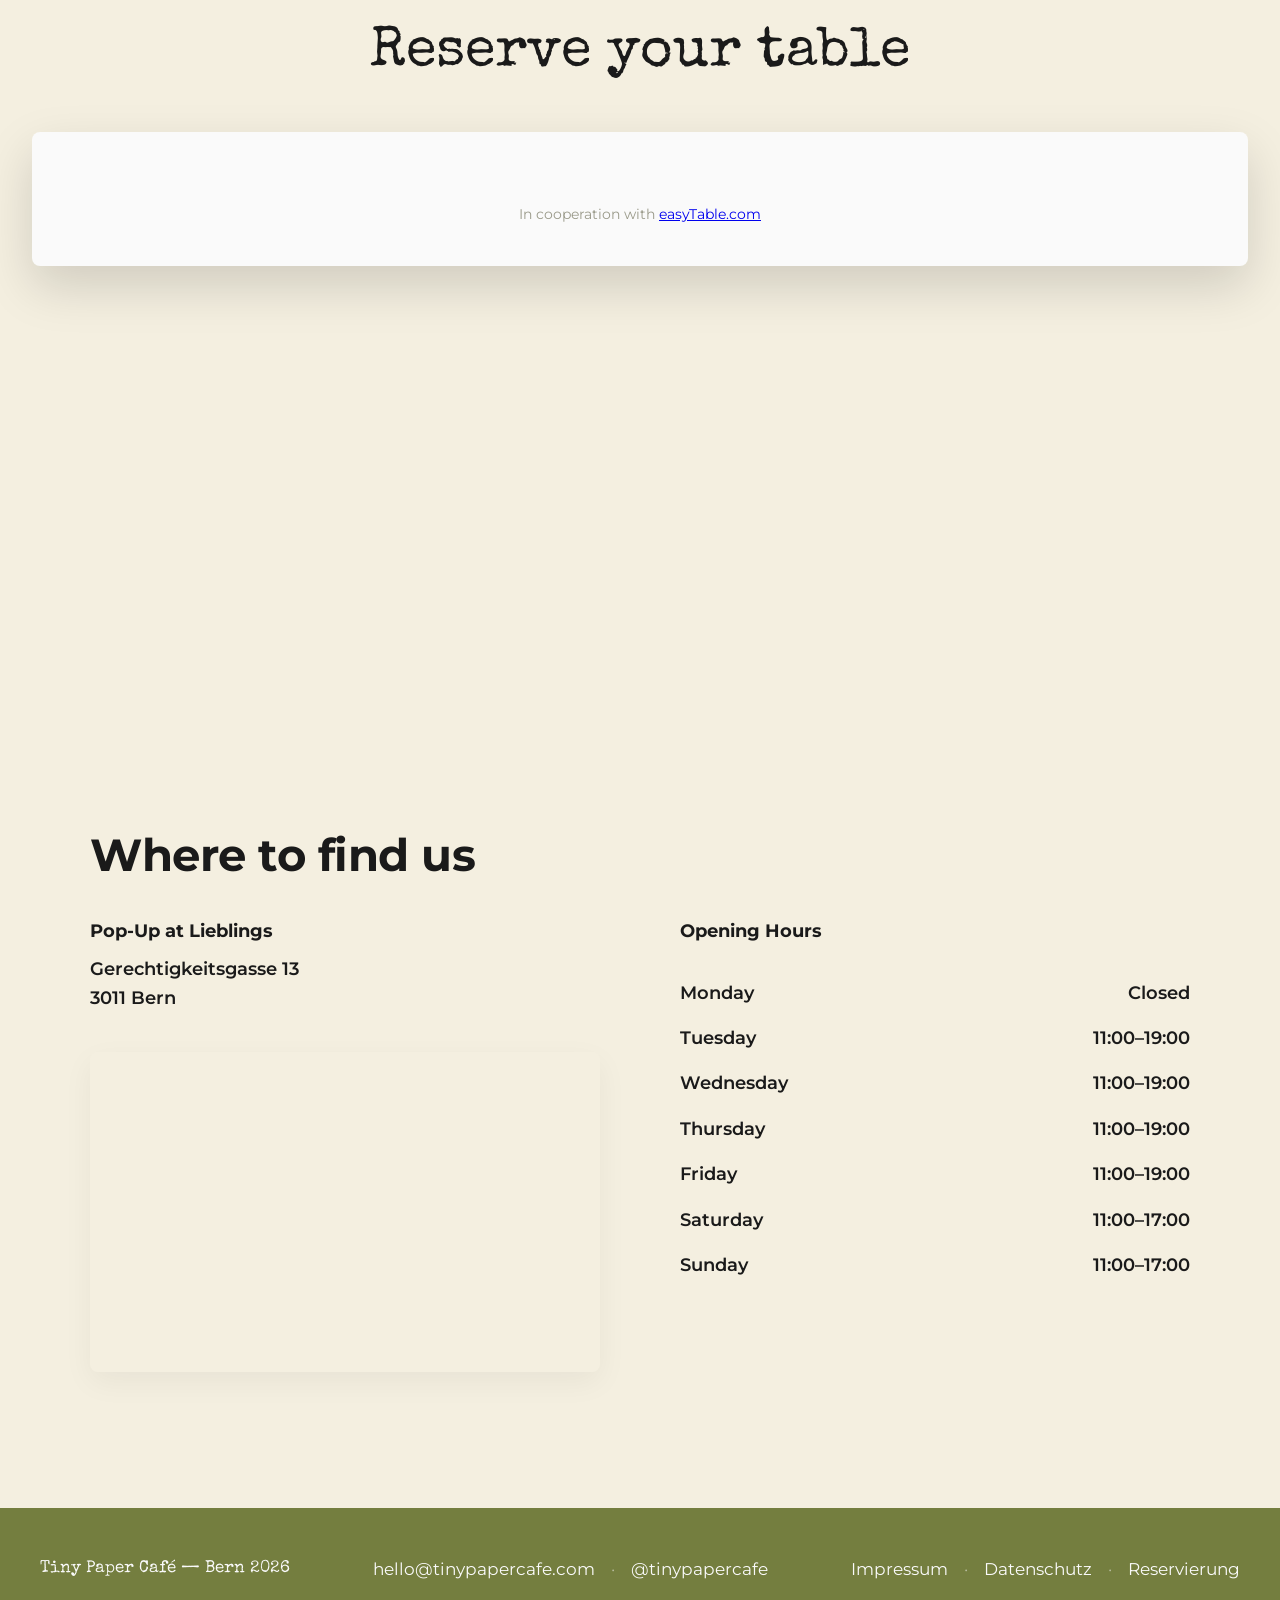
==== commit ef214203: "1" ====
--- a/index.html
+++ b/index.html
@@ -10,7 +10,6 @@
     <link rel="stylesheet" href="style.css?v=2">
 </head>
 <body>
-
     <!-- Splash Screen Intro -->
     <div id="splashScreen" class="splash-screen">
         <div class="splash-logo">
@@ -35,11 +34,13 @@
     <!-- 2. Hero -->
     <section class="hero" id="heroSection">
         <div class="hero-sticky-container">
-            <!-- Positioned exactly in the center of the viewport -->
-            <div class="hero-postcards-container" id="heroPostcards">
-                <div class="landing-card lc-1"></div>
-                <div class="landing-card lc-2"></div>
-                <div class="landing-card lc-3"></div>
+            <div style="position: absolute; top: 0; left: 0; width: 100%; height: 100%; overflow: hidden; pointer-events: none;">
+                <!-- Positioned exactly in the center of the viewport -->
+                <div class="hero-postcards-container" id="heroPostcards" style="pointer-events: auto;">
+                    <div class="landing-card lc-1"></div>
+                    <div class="landing-card lc-2"></div>
+                    <div class="landing-card lc-3"></div>
+                </div>
             </div>
             
             <div class="hero-animation-layer">
@@ -69,16 +70,17 @@
                     <h2 class="special-font">Paint</h2>
                     <svg class="process-img paint-svg" viewBox="0 0 1400 1000" xmlns="http://www.w3.org/2000/svg">
                         <rect width="1400" height="1000" fill="var(--white)" />
-                        <image href="IMG_8361.jpg" width="1400" height="1000" preserveAspectRatio="xMidYMid slice" />
-                        <!-- Brush stroke placed OVER the image to hide it, then erases itself to reveal it -->
-                        <path class="brush-stroke" fill="none" stroke="var(--white)" stroke-width="480" stroke-linecap="round" stroke-linejoin="round"
-                              d="M -120,120 
-                                 C 600,240 800,-40 1520,200 
-                                 C 800,400 400,240 -120,440 
-                                 C 600,640 800,360 1520,600 
-                                 C 800,800 400,600 -120,840 
-                                 C 600,1040 800,760 1520,1000 
-                                 C 800,1200 400,1000 -120,1240" />
+                        <mask id="paintMask">
+                            <path class="brush-stroke" fill="none" stroke="white" stroke-width="480" stroke-linecap="round" stroke-linejoin="round"
+                                  d="M -120,120 
+                                     C 600,240 800,-40 1520,200 
+                                     C 800,400 400,240 -120,440 
+                                     C 600,640 800,360 1520,600 
+                                     C 800,800 400,600 -120,840 
+                                     C 600,1040 800,760 1520,1000 
+                                     C 800,1200 400,1000 -120,1240" />
+                        </mask>
+                        <image href="IMG_8361.jpg" width="1400" height="1000" preserveAspectRatio="xMidYMid slice" mask="url(#paintMask)" />
                     </svg>
                     <p class="process-desc">Pick a postcard and create your unique design using paint &amp; other art supplies. Let it dry. Paint another, or enjoy a refreshing drink while you wait.</p>
                 </div>
@@ -201,7 +203,7 @@
     <section id="reserve" class="booking-section">
         <h2 class="special-font">Reserve your table</h2>
 
-        <div class="BookingBox" data-place="18138" data-lang="en">
+        <div class="BookingBox" data-place="18138" data-lang="en" style="max-width: 100%; overflow-x: hidden;">
             <span>In cooperation with <a href="https://easytable.com/" target="_blank" title="Restaurant reservation and booking system">easyTable.com</a></span>
         </div>
     </section>
@@ -459,7 +461,7 @@
                     }
                     
                     // Apply paint animation
-                    paintBrush.style.strokeDashoffset = -(12000 * paintProgress);
+                    paintBrush.style.strokeDashoffset = 12000 - (12000 * paintProgress);
                     
                     // Fade up envelope (0.0 to 0.2 of sendProgress)
                     const fadeProgress = Math.min(1, sendProgress / 0.2);
--- a/style.css
+++ b/style.css
@@ -10,6 +10,8 @@
 
         html {
             scroll-behavior: smooth;
+            overflow-x: hidden;
+            width: 100%;
         }
 
         * {
@@ -23,7 +25,9 @@
             color: var(--text-color);
             font-family: 'DM Mono', monospace;
             line-height: 1.6;
-            overflow-x: hidden;
+            overflow-x: hidden !important;
+            width: 100%;
+            position: relative;
         }
 
         h1, h2, h3, .special-font {
@@ -266,6 +270,7 @@
             max-width: 350px;
             box-shadow: 0 10px 20px rgba(0,0,0,0.05);
             background-color: var(--white);
+            overflow: hidden;
         }
 
         .send-svg {
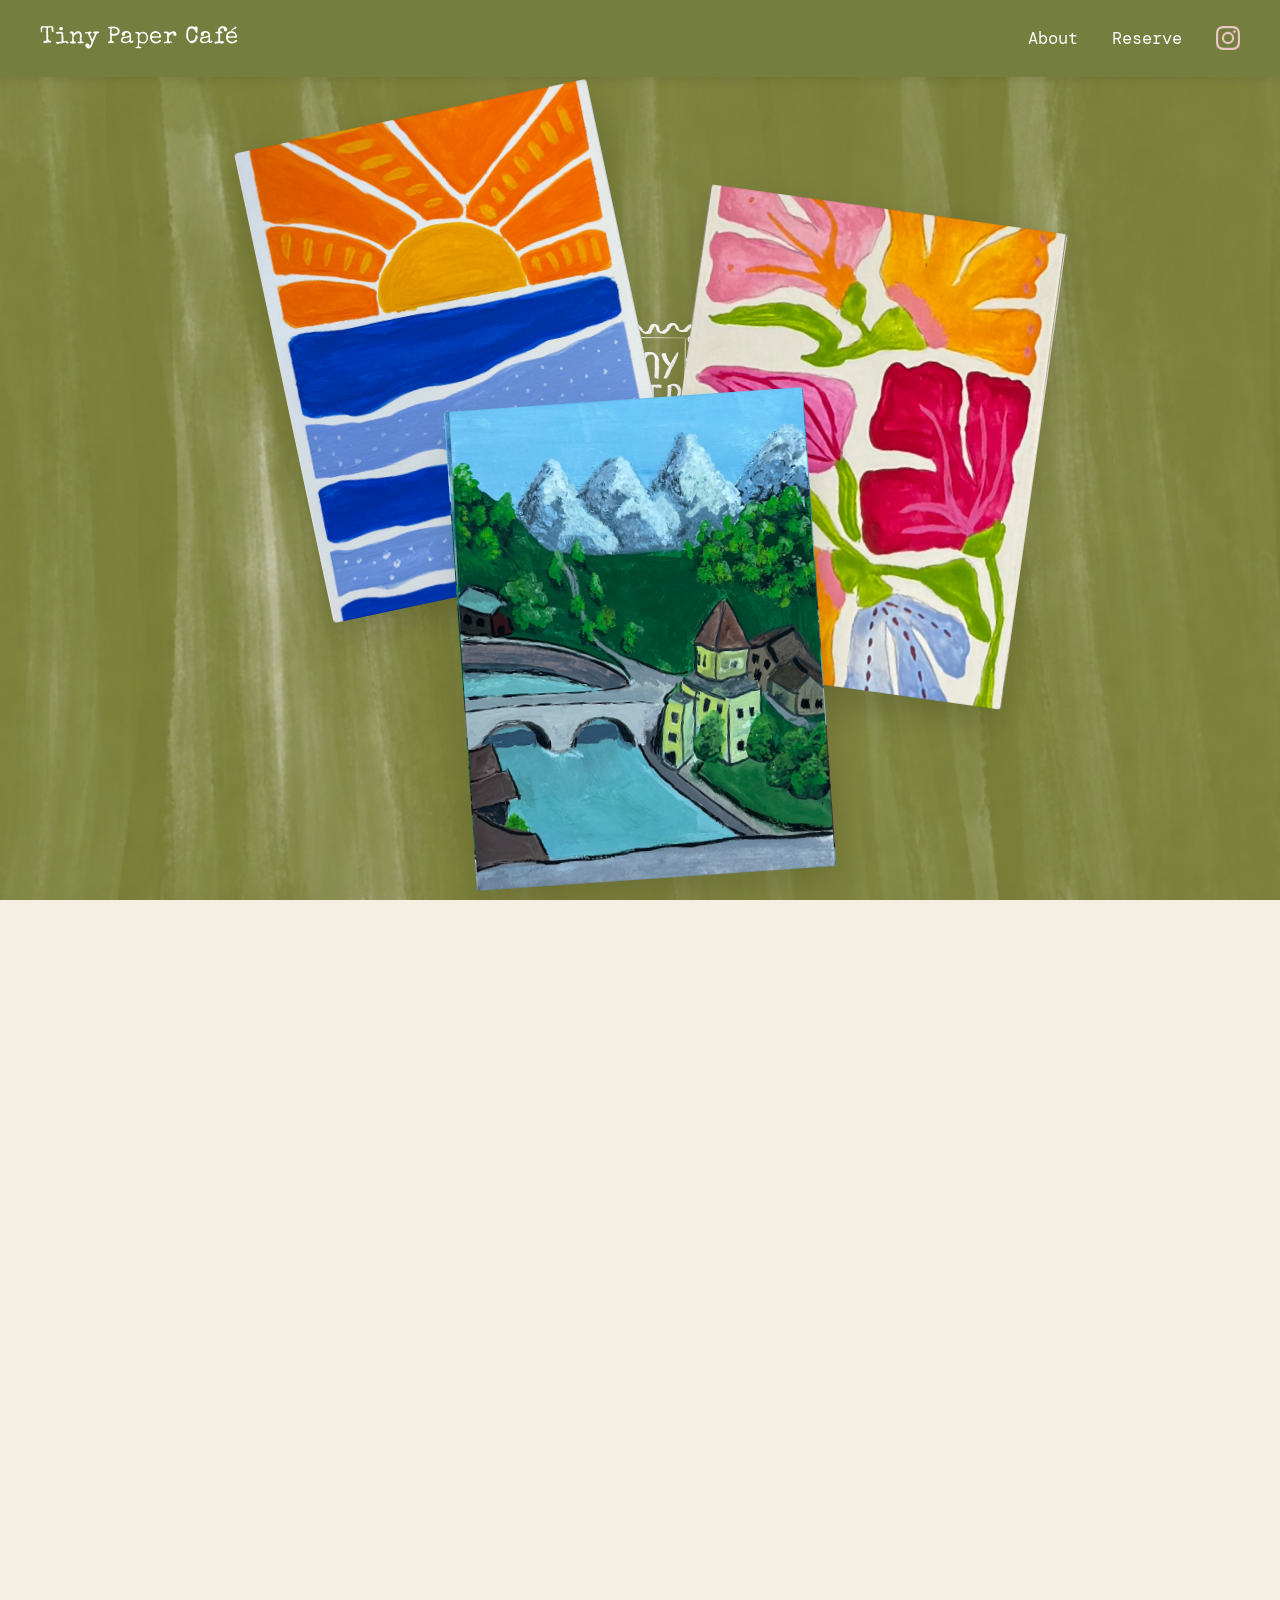
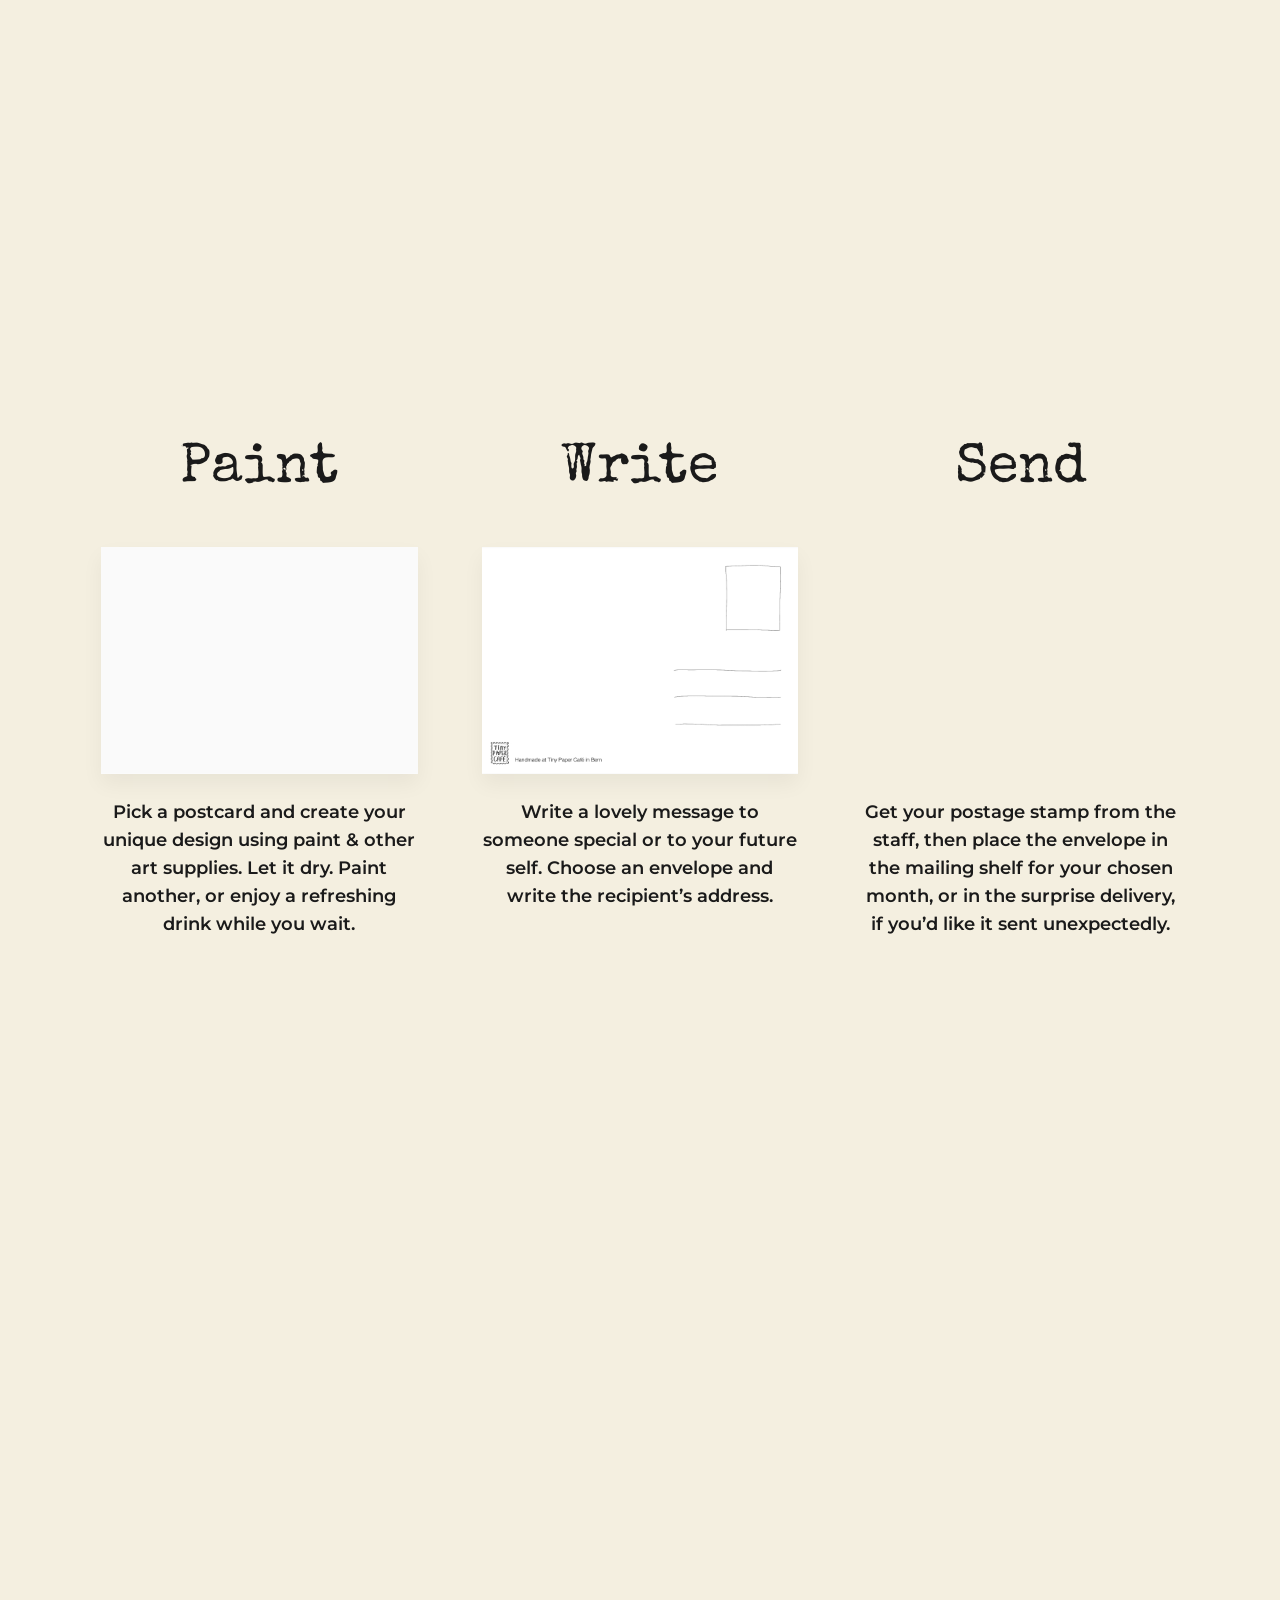
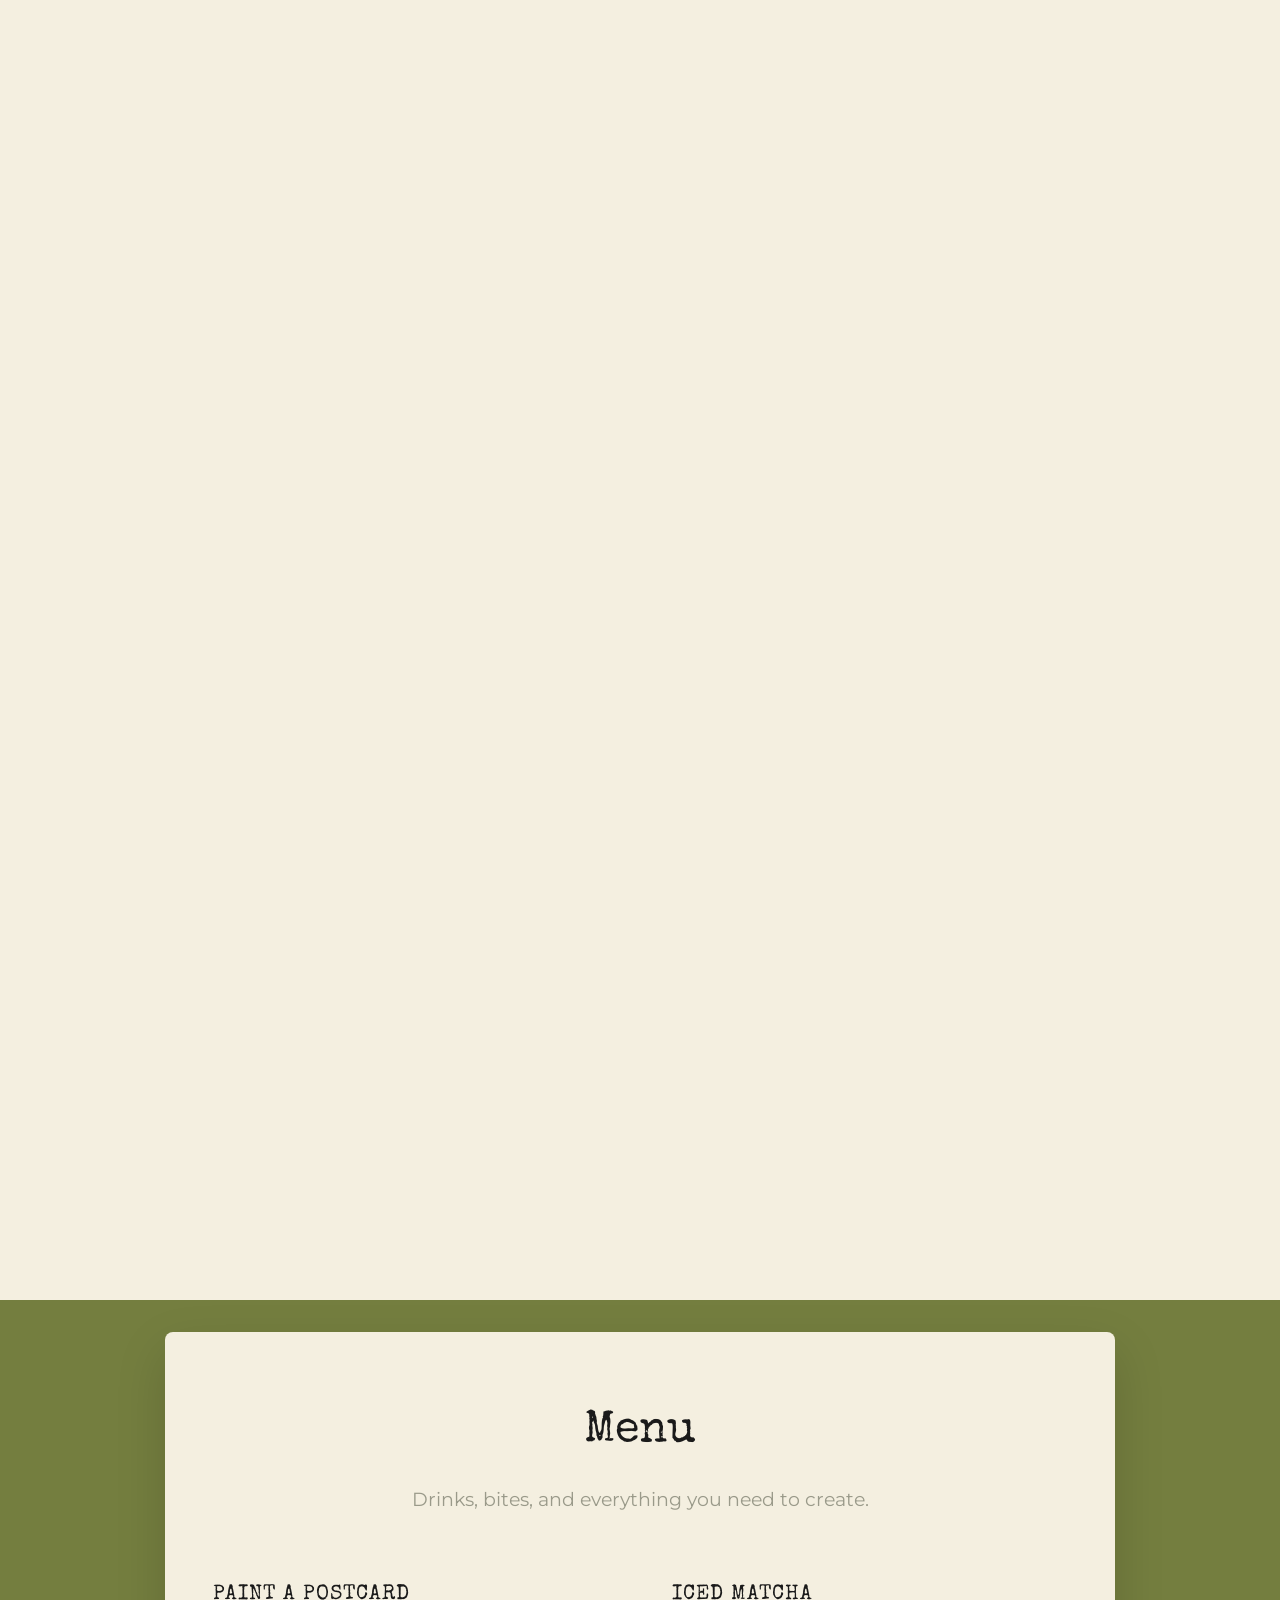
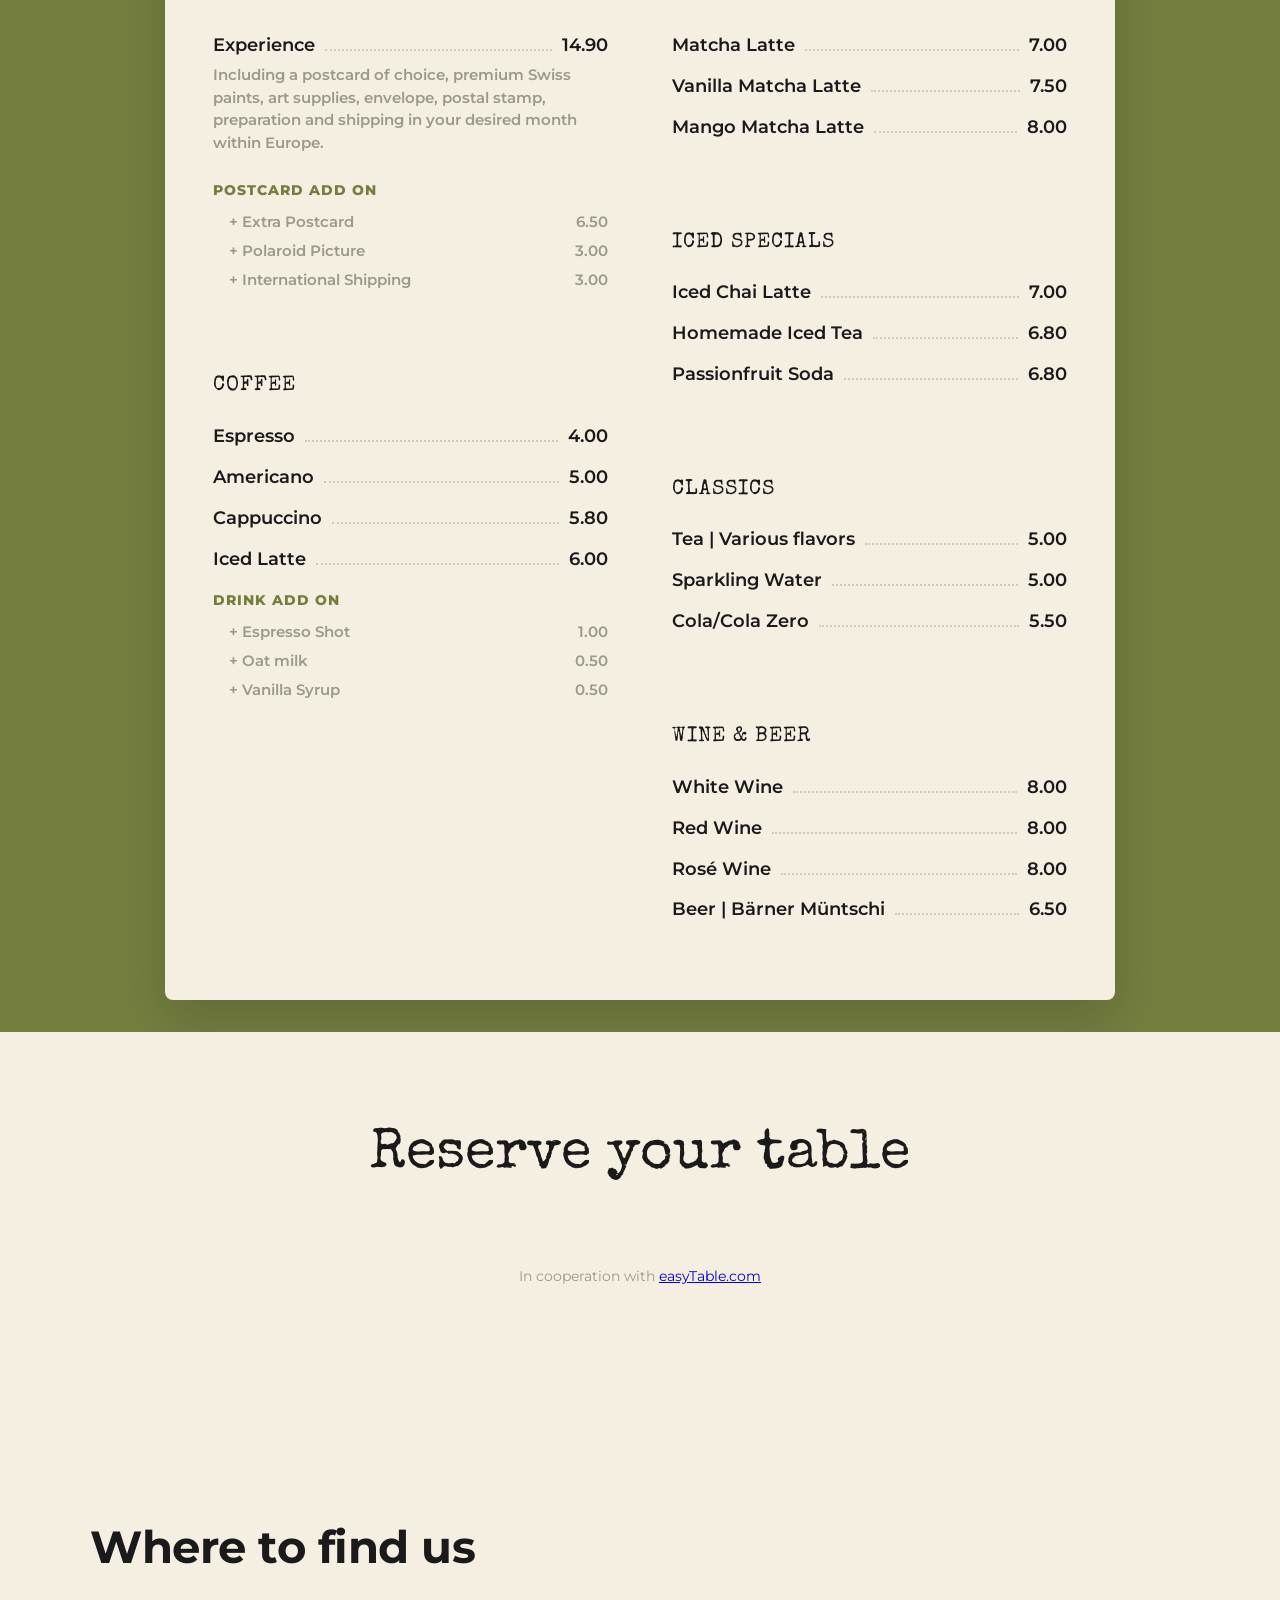
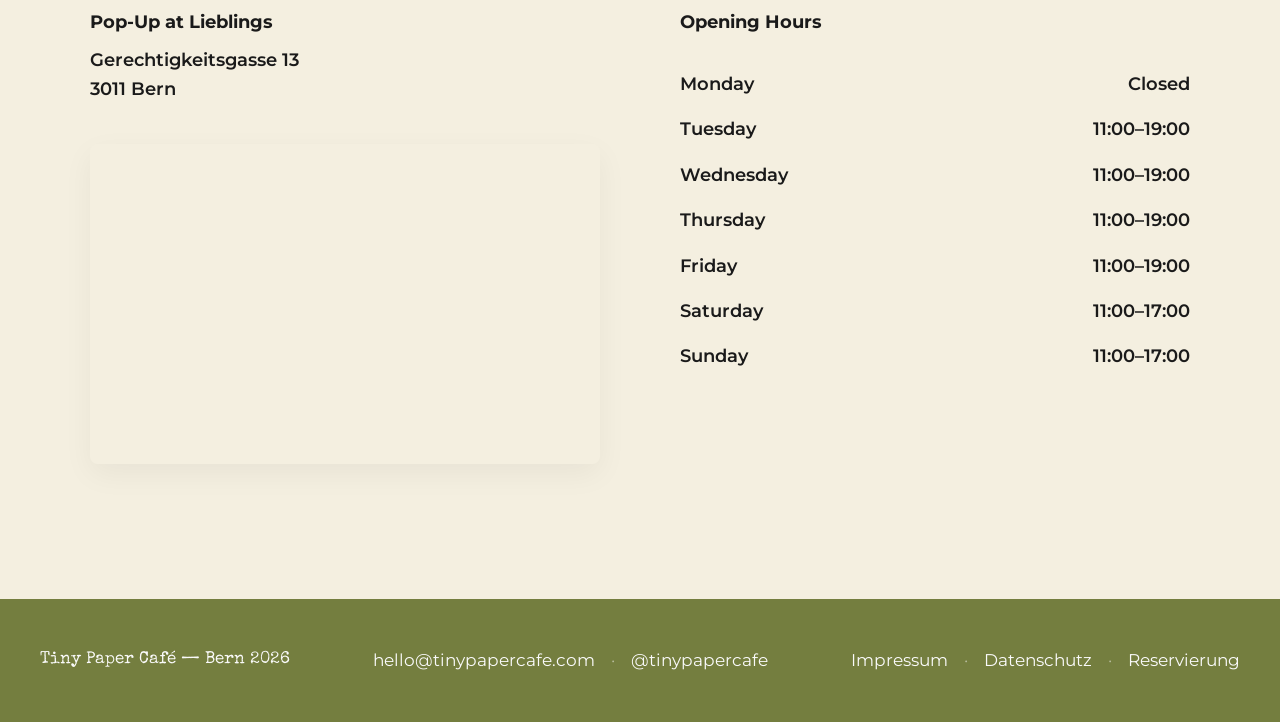
==== commit f89000b7: "letzte änderung" ====
--- a/index.html
+++ b/index.html
@@ -3,13 +3,38 @@
 <head>
     <meta charset="UTF-8">
     <meta name="viewport" content="width=device-width, initial-scale=1.0">
+    <meta name="description" content="Tiny Paper Café in Bern: Entspanne dich, gestalte handgemalte Postkarten und genieße Spezialitätenkaffee, Matcha und nordische Leckereien.">
     <title>Tiny Paper Café | Bern</title>
     <link rel="preconnect" href="https://fonts.googleapis.com">
     <link rel="preconnect" href="https://fonts.gstatic.com" crossorigin>
     <link href="https://fonts.googleapis.com/css2?family=DM+Mono:ital,wght@0,300;0,400;0,500;1,300;1,400;1,500&family=Montserrat:wght@300;400;500;600;700;800&family=Special+Elite&display=swap" rel="stylesheet">
     <link rel="stylesheet" href="style.css?v=2">
+    <link rel="stylesheet" href="transition.css">
 </head>
 <body>
+
+    <!-- Page Transition Overlay -->
+    <div id="page-transition-overlay" class="is-active">
+        <script>
+            if (sessionStorage.getItem('playOutAnimation') !== 'true') {
+                document.getElementById('page-transition-overlay').style.display = 'none';
+            }
+        </script>
+        <div class="transition-stripe s1 is-covering"></div>
+        <div class="transition-stripe s2 is-covering"></div>
+        <div class="transition-stripe s3 is-covering"></div>
+        <div class="transition-stripe s4 is-covering"></div>
+        <div class="transition-stripe s5 is-covering"></div>
+        <div class="transition-stripe s6 is-covering"></div>
+    </div>
+    <!-- Rough Edge SVG Filter -->
+    <svg style="width:0; height:0; position:absolute;" aria-hidden="true">
+        <filter id="rough-edge">
+            <feTurbulence type="fractalNoise" baseFrequency="0.05" numOctaves="3" result="noise" />
+            <feDisplacementMap in="SourceGraphic" in2="noise" scale="5" xChannelSelector="R" yChannelSelector="G" />
+        </filter>
+    </svg>
+
     <!-- Splash Screen Intro -->
     <div id="splashScreen" class="splash-screen">
         <div class="splash-logo">
@@ -34,13 +59,11 @@
     <!-- 2. Hero -->
     <section class="hero" id="heroSection">
         <div class="hero-sticky-container">
-            <div style="position: absolute; top: 0; left: 0; width: 100%; height: 100%; overflow: hidden; pointer-events: none;">
-                <!-- Positioned exactly in the center of the viewport -->
-                <div class="hero-postcards-container" id="heroPostcards" style="pointer-events: auto;">
-                    <div class="landing-card lc-1"></div>
-                    <div class="landing-card lc-2"></div>
-                    <div class="landing-card lc-3"></div>
-                </div>
+            <!-- Positioned exactly in the center of the viewport -->
+            <div class="hero-postcards-container" id="heroPostcards">
+                <div class="landing-card lc-1"></div>
+                <div class="landing-card lc-2"></div>
+                <div class="landing-card lc-3"></div>
             </div>
             
             <div class="hero-animation-layer">
@@ -80,7 +103,7 @@
                                      C 600,1040 800,760 1520,1000 
                                      C 800,1200 400,1000 -120,1240" />
                         </mask>
-                        <image href="IMG_8361.jpg" width="1400" height="1000" preserveAspectRatio="xMidYMid slice" mask="url(#paintMask)" />
+                        <image href="IMG_8361.jpg" width="1400" height="1000" preserveAspectRatio="xMidYMid slice" mask="url(#paintMask)" loading="lazy" />
                     </svg>
                     <p class="process-desc">Pick a postcard and create your unique design using paint &amp; other art supplies. Let it dry. Paint another, or enjoy a refreshing drink while you wait.</p>
                 </div>
@@ -88,7 +111,10 @@
                 <div class="process-col">
                     <h2 class="special-font">Write</h2>
                     <div class="process-img" style="position: relative; aspect-ratio: 350 / 250; overflow: hidden; display: flex; align-items: center; justify-content: center;">
-                        <img src="Postcard with logo.jpg" alt="Write Postcard" style="position: absolute; height: 140%; width: 140%; object-fit: contain; transform: rotate(-90deg);" />
+                        <img src="Postcard with logo.jpg" alt="Write Postcard" loading="lazy" style="position: absolute; height: 140%; width: 140%; object-fit: contain; transform: rotate(-90deg);" />
+                        <div class="write-text-overlay" style="position: absolute; top: 40%; left: 15%; font-family: 'Special Elite', cursive; font-size: 1.8rem; color: #2c2c2c; transform: rotate(-8deg); white-space: nowrap; clip-path: polygon(0 0, 0 0, 0 100%, 0 100%);">
+                            Tiny Paper Café
+                        </div>
                     </div>
                     <p class="process-desc">Write a lovely message to someone special or to your future self. Choose an envelope and write the recipient’s address.</p>
                 </div>
@@ -105,7 +131,7 @@
                         <!-- Postcard sliding in -->
                         <g class="letter-insert">
                             <g transform="translate(0, 250) rotate(-90)">
-                                <image href="Postcard with logo.jpg" width="250" height="350" preserveAspectRatio="xMidYMid slice" />
+                                <image href="Postcard with logo.jpg" width="250" height="350" preserveAspectRatio="xMidYMid slice" loading="lazy" />
                             </g>
                         </g>
 
@@ -291,211 +317,7 @@
         </div>
     </footer>
 
-    <script>
-        function sendPostcard() {
-            const container = document.getElementById('sendAnimationContainer');
-            const postcard = document.getElementById('interactivePostcard');
-            
-            // Revert flip state for the drop animation
-            postcard.classList.remove('flipped');
-            container.classList.add('is-sending');
-            
-            // Show success message
-            setTimeout(() => {
-                container.classList.add('is-sent');
-            }, 1200);
-        }
-
-        function resetPostcard() {
-            const container = document.getElementById('sendAnimationContainer');
-            container.classList.remove('is-sending', 'is-sent');
-        }
-
-        // Parallax effect for the hero cards
-        // Removed old wizard state and form submission handling
-
-        // Splash Screen Logic
-        document.addEventListener('DOMContentLoaded', () => {
-            document.body.classList.add('splash-active');
-            setTimeout(() => {
-                document.body.classList.remove('splash-active');
-                const splashScreen = document.getElementById('splashScreen');
-                if(splashScreen) splashScreen.remove();
-            }, 3200);
-        });
-
-        // Scroll Animation Logic for Hero Postcards
-        document.addEventListener('DOMContentLoaded', () => {
-            const heroSection = document.getElementById('heroSection');
-            const heroLogo = document.getElementById('heroLogo');
-            const hc1 = document.querySelector('.lc-1');
-            const hc2 = document.querySelector('.lc-2');
-            const hc3 = document.querySelector('.lc-3');
-            const indicator = document.getElementById('scrollIndicator');
-            const heroText = document.getElementById('heroText');
-            
-            let ticking = false;
-
-            function updateScrollAnimation() {
-                if (!heroSection || !hc1) {
-                    ticking = false;
-                    return;
-                }
-                
-                const rect = heroSection.getBoundingClientRect();
-                const scrollDist = window.innerHeight * 1.5; 
-                
-                let progress = (-rect.top) / scrollDist;
-                progress = Math.max(0, Math.min(1, progress));
-                
-                const easeProgress = progress * (2 - progress); // ease-out
-                
-                if (indicator) {
-                    indicator.style.opacity = progress > 0.05 ? '0' : '1';
-                }
-
-                // Card 1: Top Left
-                hc1.style.transform = `translate(${ -100 + easeProgress * -100}%, ${ -80 + easeProgress * -100}%) rotate(${-12 - easeProgress * 20}deg) scale(${1 + easeProgress * 0.15})`;
-                
-                // Card 2: Middle Right
-                hc2.style.transform = `translate(${ 10 + easeProgress * 120}%, ${ -60 + easeProgress * -30}%) rotate(${8 + easeProgress * 20}deg) scale(${1 + easeProgress * 0.1})`;
-                
-                // Card 3: Bottom Center
-                hc3.style.transform = `translate(${ -50 + easeProgress * 20}%, ${ -20 + easeProgress * 120}%) rotate(${-4 - easeProgress * 10}deg) scale(${1 + easeProgress * 0.15})`;
-                
-                // Fade out cards towards the end
-                const opacity = 1 - Math.pow(progress, 3);
-                hc1.style.opacity = opacity;
-                hc2.style.opacity = opacity;
-                hc3.style.opacity = opacity;
-                
-                // Logo comes in clearly
-                if(heroLogo) {
-                    heroLogo.style.transform = `scale(${0.8 + easeProgress * 0.2})`;
-                    heroLogo.style.opacity = 1;
-                }
-                
-                // Text and Button appear at the very end
-                if(heroText) {
-                    if (progress > 0.8) {
-                        heroText.style.opacity = '1';
-                        heroText.style.pointerEvents = 'auto';
-                    } else {
-                        heroText.style.opacity = '0';
-                        heroText.style.pointerEvents = 'none';
-                    }
-                }
-                
-                ticking = false;
-            }
-
-            document.addEventListener('scroll', () => {
-                if (!ticking) {
-                    window.requestAnimationFrame(updateScrollAnimation);
-                    ticking = true;
-                }
-            }, { passive: true });
-            
-            // Initial call
-            setTimeout(updateScrollAnimation, 100);
-        });
-
-        // Trigger paint animation on scroll
-        document.addEventListener('DOMContentLoaded', () => {
-            const paintObserver = new IntersectionObserver((entries) => {
-                entries.forEach(entry => {
-                    if (entry.isIntersecting) {
-                        entry.target.classList.add('start-paint');
-                    }
-                });
-            }, { threshold: 0.5 });
-
-            const paintSvgs = document.querySelectorAll('.paint-svg');
-            paintSvgs.forEach(svg => paintObserver.observe(svg));
-            
-            const experienceSection = document.querySelector('.experience-section');
-            const paintBrush = document.querySelector('.brush-stroke');
-            const sendSvg = document.querySelector('.send-svg');
-            const letter = document.querySelector('.letter-insert');
-            const flapFront = document.querySelector('.envelope-flap-front');
-            const flapOpen = document.querySelector('.flap-open');
-
-            if (experienceSection && paintBrush && sendSvg && letter && flapFront && flapOpen) {
-                window.addEventListener('scroll', () => {
-                    const rect = experienceSection.getBoundingClientRect();
-                    const windowHeight = window.innerHeight;
-                    
-                    let paintProgress = 0;
-                    let sendProgress = 0;
-
-                    if (window.innerWidth <= 850) {
-                        // On mobile, the section is not sticky. Animate based on element visibility.
-                        const paintSvg = document.querySelector('.paint-svg');
-                        if (paintSvg) {
-                            const pRect = paintSvg.getBoundingClientRect();
-                            let p = (windowHeight * 0.9 - pRect.top) / (windowHeight * 0.5);
-                            paintProgress = Math.max(0, Math.min(1, p));
-                        }
-                        if (sendSvg) {
-                            const sRect = sendSvg.getBoundingClientRect();
-                            let s = (windowHeight * 0.9 - sRect.top) / (windowHeight * 0.5);
-                            sendProgress = Math.max(0, Math.min(1, s));
-                        }
-                    } else {
-                        // On desktop, the section is sticky.
-                        const scrollableDistance = rect.height - windowHeight;
-                        let progress = 0;
-                        
-                        if (scrollableDistance > 0) {
-                            progress = -rect.top / scrollableDistance;
-                        }
-                        progress = Math.max(0, Math.min(1, progress));
-                        
-                        // 1. Paint Animation (0.0 to 0.4)
-                        paintProgress = Math.min(1, progress / 0.4);
-                        
-                        // 2. Send Animation (0.5 to 1.0)
-                        if (progress > 0.5) {
-                            sendProgress = Math.min(1, (progress - 0.5) / 0.5);
-                        }
-                    }
-                    
-                    // Apply paint animation
-                    paintBrush.style.strokeDashoffset = 12000 - (12000 * paintProgress);
-                    
-                    // Fade up envelope (0.0 to 0.2 of sendProgress)
-                    const fadeProgress = Math.min(1, sendProgress / 0.2);
-                    sendSvg.style.opacity = fadeProgress;
-                    sendSvg.style.transform = `translateY(${40 * (1 - fadeProgress)}px)`;
-                    
-                    // Postcard slide (0.2 to 0.8 of sendProgress)
-                    let slideProgress = 0;
-                    if (sendProgress > 0.2) slideProgress = Math.min(1, (sendProgress - 0.2) / 0.6);
-                    const translateY = -250 + (250 * slideProgress);
-                    letter.style.transform = `translateY(${translateY}px)`;
-                    letter.style.opacity = slideProgress > 0 ? 1 : 0;
-                    
-                    // Flap close (0.8 to 1.0 of sendProgress)
-                    let flapProgress = 0;
-                    if (sendProgress > 0.8) flapProgress = Math.min(1, (sendProgress - 0.8) / 0.2);
-                    
-                    if (flapProgress > 0) {
-                        flapOpen.style.opacity = 0;
-                        flapFront.style.opacity = 1;
-                        const scaleY = -1 + (2 * flapProgress);
-                        flapFront.style.transform = `scaleY(${scaleY})`;
-                    } else {
-                        flapOpen.style.opacity = 1;
-                        flapFront.style.opacity = 0;
-                        flapFront.style.transform = `scaleY(-1)`;
-                    }
-                });
-                
-                // Trigger once on load
-                window.dispatchEvent(new Event('scroll'));
-            }
-        });
-    </script>
+    <script src="animations.js"></script>
     <!-- easyTableBooking Script -->
     <script type="text/javascript">
     (function() { 
@@ -506,5 +328,6 @@
     })();
     </script>
     <noscript>Your browser does not support JavaScript!</noscript>
+    <script src="transition.js"></script>
 </body>
 </html>
--- a/style.css
+++ b/style.css
@@ -10,22 +10,22 @@
 
         html {
             scroll-behavior: smooth;
-            overflow-x: hidden;
+            overflow-x: clip;
             width: 100%;
         }
 
         * {
-            box-sizing: border-box;
             margin: 0;
             padding: 0;
+            box-sizing: border-box;
         }
 
         body {
+            font-family: 'DM Mono', monospace;
             background-color: var(--bg-color);
             color: var(--text-color);
-            font-family: 'DM Mono', monospace;
             line-height: 1.6;
-            overflow-x: hidden !important;
+            overflow-x: clip !important;
             width: 100%;
             position: relative;
         }
@@ -153,7 +153,19 @@
             box-shadow: 0 -15px 0 var(--muted-color), 0 -30px 0 var(--muted-color);
         }
 
-
+        #heroLogo {
+            position: absolute;
+            z-index: 3;
+            transition: transform 0.1s, opacity 0.1s;
+            width: 100%;
+            max-width: 250px;
+        }
+
+        #heroLogo svg {
+            width: 100%;
+            height: auto;
+            filter: drop-shadow(0 4px 10px rgba(0,0,0,0.15));
+        }
 
         .hero-content-text {
             position: relative;
@@ -655,12 +667,11 @@
 
         /* 5. Booking form */
         .booking-section {
-            padding: 8rem 2rem 12rem 2rem;
+            padding: 5rem 2rem 6rem 2rem;
             background-color: var(--bg-color);
             display: flex;
             flex-direction: column;
             align-items: center;
-            min-height: 90vh;
             position: relative;
             z-index: 10;
             overflow: hidden;
@@ -678,11 +689,19 @@
             width: 100%;
             max-width: 800px;
             margin: 0 auto;
-            background-color: var(--white);
-            border-radius: 8px;
-            box-shadow: 0 20px 50px rgba(0,0,0,0.15);
-            padding: 2.5rem;
             font-family: 'Montserrat', sans-serif;
+            display: flex;
+            flex-direction: column;
+            align-items: center;
+            justify-content: center;
+        }
+        
+        .BookingBox iframe {
+            width: 100% !important;
+            max-width: 100%;
+            border: none;
+            margin: 0 auto;
+            display: block;
         }
         .BookingBox span {
             display: block;
@@ -1376,8 +1395,8 @@
             }
 
             /* HERO */
-            .stamp-logo {
-                max-width: 250px;
+            #heroLogo {
+                max-width: 200px;
                 margin-top: 100px;
             }
             .hero-content-text {
@@ -1385,25 +1404,21 @@
             }
 
             /* EXPERIENCE */
-            .experience-section {
-                height: auto;
-            }
-            .experience-sticky {
-                position: relative;
-                height: auto;
-                overflow: visible;
-                padding: 5rem 1.5rem;
-            }
             .process-grid {
                 flex-direction: column;
-                gap: 4rem;
+                gap: 1.5rem;
             }
             .process-col h2 {
-                font-size: 2.8rem;
-                margin-bottom: 1.5rem;
-            }
-            .experience-content p {
-                font-size: 1.1rem;
+                font-size: 1.6rem;
+                margin-bottom: 0.2rem;
+            }
+            .process-desc {
+                font-size: 0.85rem;
+                margin-top: 0.2rem;
+                line-height: 1.3;
+            }
+            .process-img {
+                max-width: 140px;
             }
             .desktop-hint {
                 display: none !important;
@@ -1457,6 +1472,13 @@
             .booking-section h2 {
                 font-size: 2.2rem;
                 margin-bottom: 2rem;
+            }
+            .BookingBox {
+                width: 100% !important;
+            }
+            .BookingBox iframe {
+                max-width: 100% !important;
+                width: 100% !important;
             }
             .postcard-front {
                 padding: 2rem 1.2rem;
@@ -1581,28 +1603,6 @@
 /* =========================================
    2. Landing Page Postcards (Hero Section) - Scroll Animation
    ========================================= */
-.hero {
-    height: 250vh; /* space to scroll */
-    padding: 0;
-    position: relative;
-    background-color: var(--primary-color);
-    background-image: none;
-}
-
-.hero-sticky-container {
-    position: sticky;
-    top: 0;
-    height: 100vh;
-    width: 100%;
-    display: flex;
-    flex-direction: column;
-    align-items: center;
-    justify-content: center;
-    overflow: hidden;
-    background-image: url('hero-bg-2.png');
-    background-size: 100% 100%;
-    background-position: center;
-}
 
 .hero-animation-layer {
     position: relative;
@@ -1712,5 +1712,130 @@
         width: 180px;
         height: 250px;
     }
-
-}
+    .lc-1 { transform: translate(-90%, -70%) rotate(-12deg); }
+    .lc-2 { transform: translate(10%, -50%) rotate(8deg); }
+    .lc-3 { transform: translate(-40%, -10%) rotate(-4deg); }
+}
+
+/* About Page & Contact */
+.about-grid {
+    display: grid;
+    grid-template-columns: 1fr 1fr;
+    gap: 4rem;
+    align-items: center;
+    max-width: 1000px;
+    margin: 0 auto 4rem auto;
+}
+
+.about-image-col {
+    position: relative;
+    border-radius: 8px;
+    overflow: hidden;
+    box-shadow: 0 15px 35px rgba(0,0,0,0.1);
+}
+
+.about-image-col img {
+    width: 100%;
+    height: auto;
+    display: block;
+    border-radius: 8px;
+    margin-bottom: -5px; /* Hides only the black line at the bottom via container overflow */
+}
+
+.about-text-col {
+    font-family: 'Montserrat', sans-serif;
+    color: var(--text-color);
+}
+
+.about-text-col h1 {
+    font-size: 3rem;
+    margin-bottom: 2rem;
+    color: #A35C5C; /* Darker/saturated rose for WCAG AA contrast */
+}
+
+.about-text-col p {
+    font-size: 1.1rem;
+    line-height: 1.8;
+    margin-bottom: 1.5rem;
+    font-weight: 500;
+}
+
+.contact-section {
+    text-align: center;
+    max-width: 600px;
+    margin: 2rem auto 4rem auto;
+    font-family: 'Montserrat', sans-serif;
+}
+
+.contact-section h2 {
+    font-size: 2.5rem;
+    margin-bottom: 1.5rem;
+    color: #A35C5C; /* Darker/saturated rose for WCAG AA contrast */
+}
+
+.contact-section p {
+    font-size: 1.2rem;
+    line-height: 1.8;
+    margin-bottom: 2rem;
+    color: var(--text-color);
+    font-weight: 500;
+}
+
+.contact-link {
+    display: inline-block;
+    font-size: 1.2rem;
+    font-family: 'DM Mono', monospace;
+    font-weight: 500;
+    color: var(--text-color);
+    text-decoration: none;
+    border-bottom: 2px solid var(--accent-color);
+    padding-bottom: 5px;
+    transition: color 0.3s ease, border-color 0.3s ease;
+}
+
+.contact-link:hover {
+    color: var(--accent-color);
+    border-bottom-color: var(--text-color);
+}
+
+@media (max-width: 850px) {
+    .about-grid {
+        grid-template-columns: 1fr;
+        gap: 3rem;
+        padding: 0 1rem;
+    }
+    
+    .about-text-col h1 {
+        font-size: 2.2rem;
+        text-align: center;
+    }
+    
+    .about-text-col p {
+        text-align: center;
+        font-size: 1rem;
+    }
+    
+    .contact-section {
+        padding: 0 1rem;
+        margin-top: 2rem;
+    }
+    
+    .contact-section h2 {
+        font-size: 2rem;
+    }
+}
+
+/* Enhancements (Animations, UX) */
+.menu-addon {
+    transition: all 0.2s ease;
+}
+.menu-addon:hover {
+    transform: translateX(3px);
+    color: var(--primary-color);
+}
+
+@media (max-width: 850px) {
+    .experience-section {
+        height: 250vh; /* Shorter scroll duration on mobile to prevent scroll fatigue */
+    }
+}
--- a/transition.css
+++ b/transition.css
@@ -0,0 +1,72 @@
+/* transition.css */
+
+#page-transition-overlay {
+    position: fixed;
+    top: -10vh;
+    left: 0;
+    width: 100vw;
+    height: 120vh;
+    z-index: 999999;
+    display: flex;
+    pointer-events: none; /* Let clicks pass through when not active */
+}
+
+/* We set pointer-events: auto via JS when transition is active so user can't click things while animating */
+#page-transition-overlay.is-active {
+    pointer-events: auto;
+}
+
+.transition-stripe {
+    flex: 1;
+    height: 100%;
+    transform: translateY(100%);
+    will-change: transform;
+    /* Rough edge filter */
+    filter: url(#rough-edge);
+}
+
+/* Colors based on Voria Palette */
+.transition-stripe.s1 { background-color: #AD5723; }
+.transition-stripe.s2 { background-color: #BB9B2C; }
+.transition-stripe.s3 { background-color: #F3F1B2; }
+.transition-stripe.s4 { background-color: #BBD2D5; }
+.transition-stripe.s5 { background-color: #6A79A4; }
+.transition-stripe.s6 { background-color: #EAC5C5; }
+
+/* 
+   Animation Classes 
+   We have 3 states:
+   1. translateY(100%) - Hidden at bottom (default)
+   2. translateY(0%) - Covering the screen (.is-covering)
+   3. translateY(-100%) - Hidden at top (.is-hidden-top)
+*/
+
+.transition-stripe {
+    transition: transform 700ms cubic-bezier(0.645, 0.045, 0.355, 1);
+}
+
+/* Delays for the "In" animation (bottom to cover) */
+#page-transition-overlay.animating-in .transition-stripe.s1 { transition-delay: 0ms; }
+#page-transition-overlay.animating-in .transition-stripe.s2 { transition-delay: 60ms; }
+#page-transition-overlay.animating-in .transition-stripe.s3 { transition-delay: 120ms; }
+#page-transition-overlay.animating-in .transition-stripe.s4 { transition-delay: 180ms; }
+#page-transition-overlay.animating-in .transition-stripe.s5 { transition-delay: 240ms; }
+#page-transition-overlay.animating-in .transition-stripe.s6 { transition-delay: 300ms; }
+
+/* Delays for the "Out" animation (cover to top) */
+/* We keep the same left-to-right order, so s1 starts moving up first */
+#page-transition-overlay.animating-out .transition-stripe.s1 { transition-delay: 0ms; }
+#page-transition-overlay.animating-out .transition-stripe.s2 { transition-delay: 60ms; }
+#page-transition-overlay.animating-out .transition-stripe.s3 { transition-delay: 120ms; }
+#page-transition-overlay.animating-out .transition-stripe.s4 { transition-delay: 180ms; }
+#page-transition-overlay.animating-out .transition-stripe.s5 { transition-delay: 240ms; }
+#page-transition-overlay.animating-out .transition-stripe.s6 { transition-delay: 300ms; }
+
+/* State classes applied via JS */
+.transition-stripe.is-covering {
+    transform: translateY(0%);
+}
+
+.transition-stripe.is-hidden-top {
+    transform: translateY(-100%);
+}
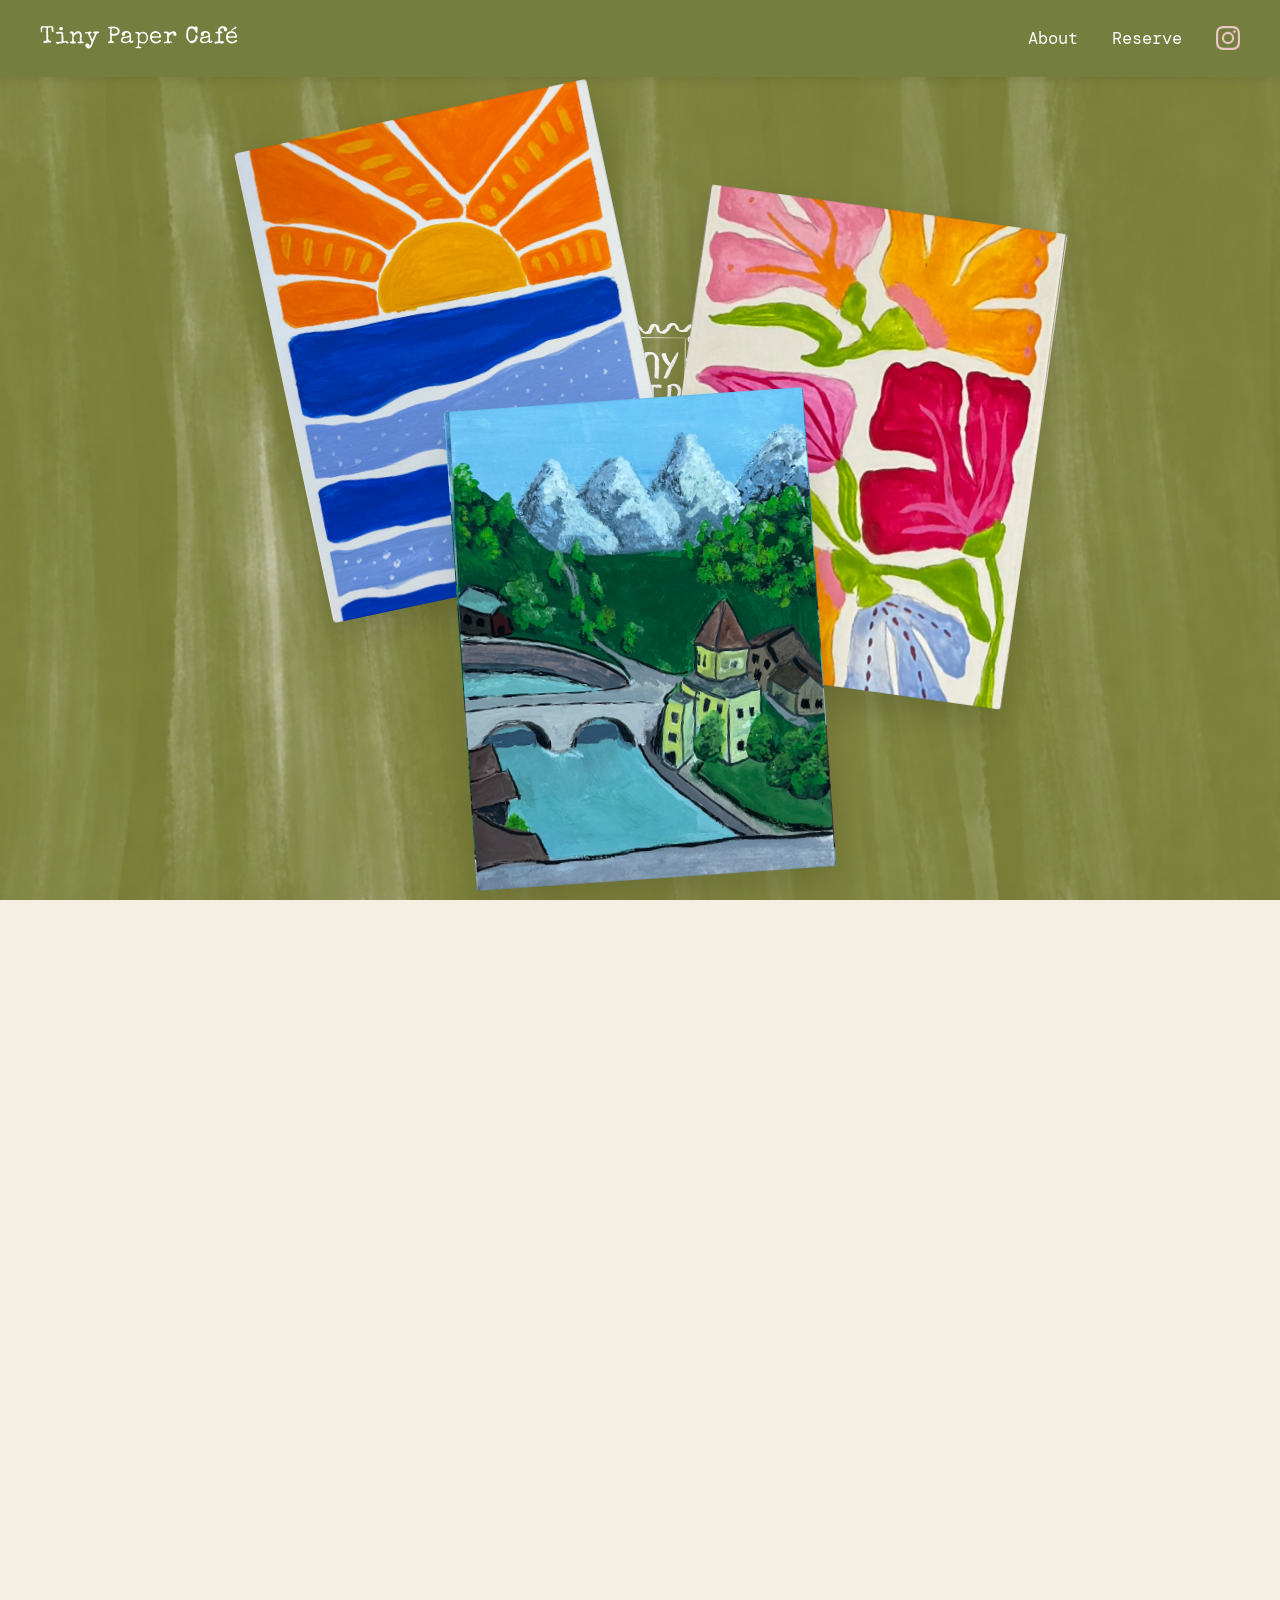
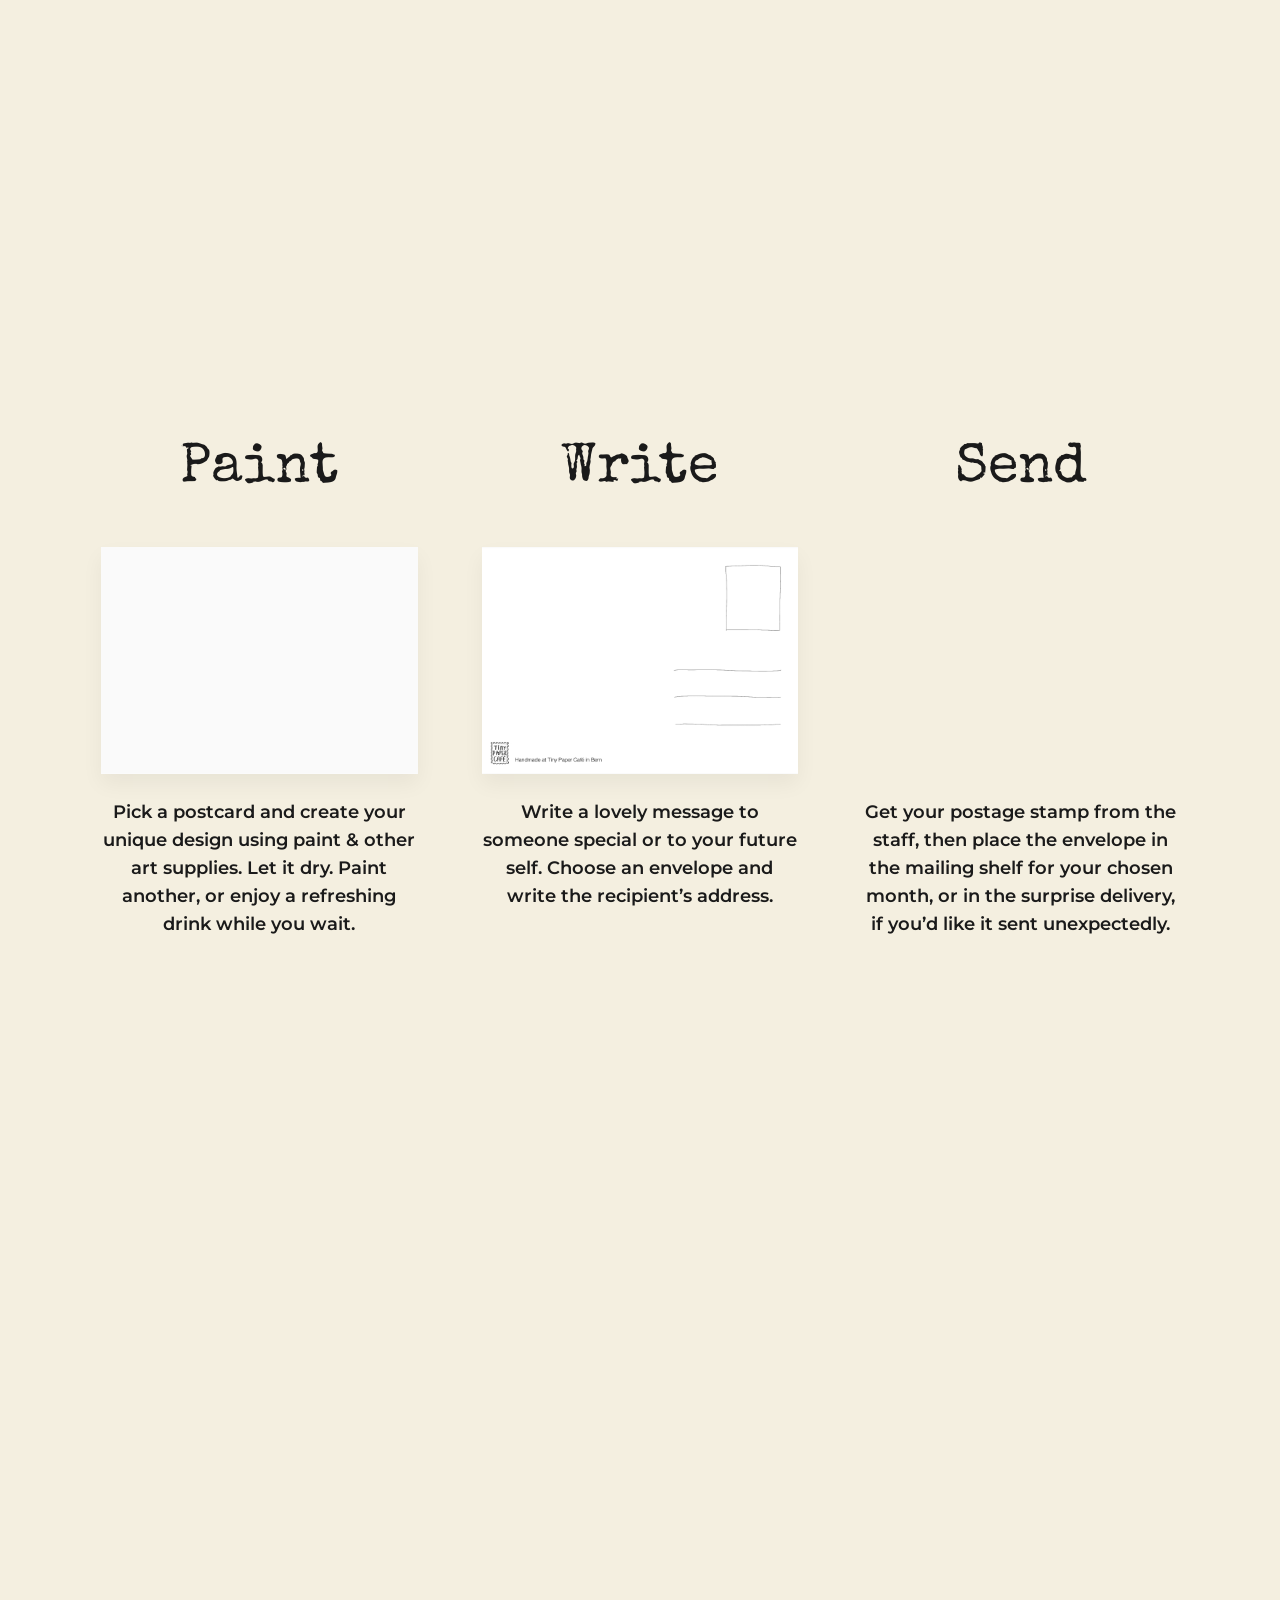
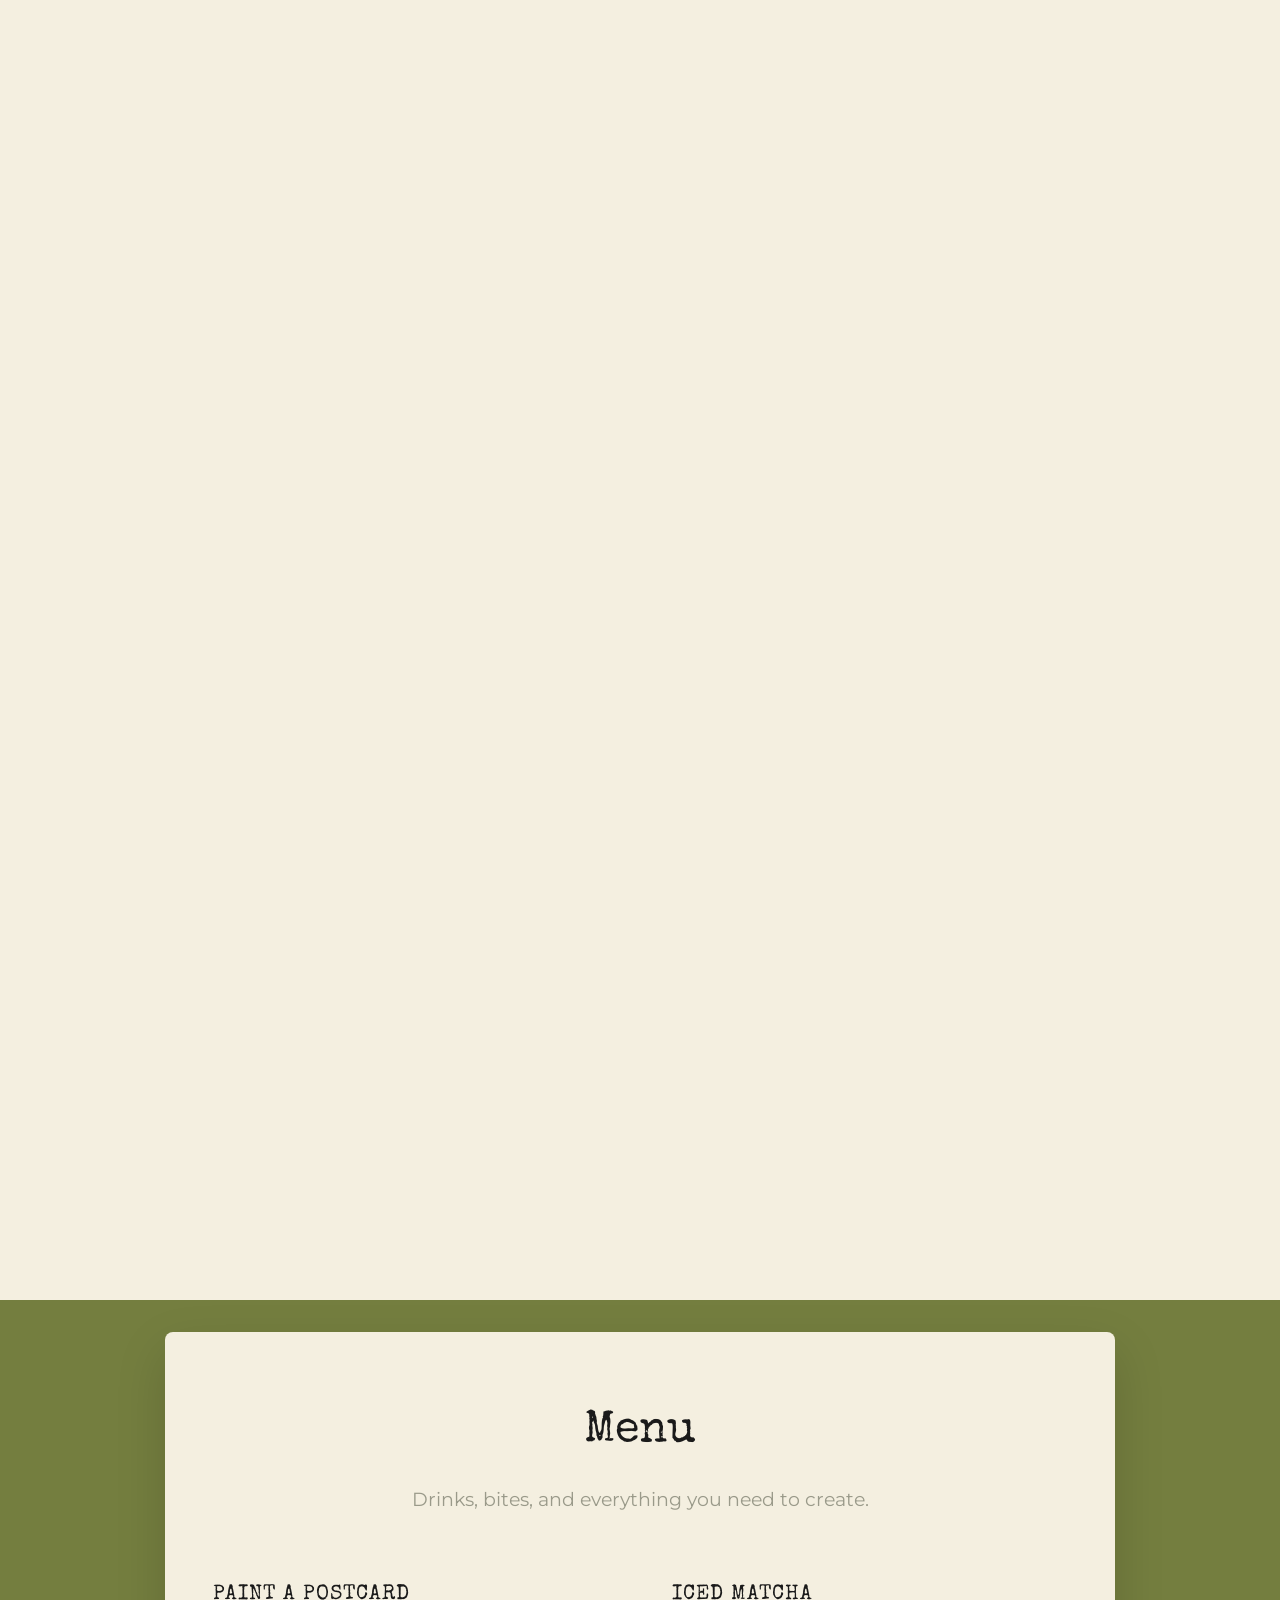
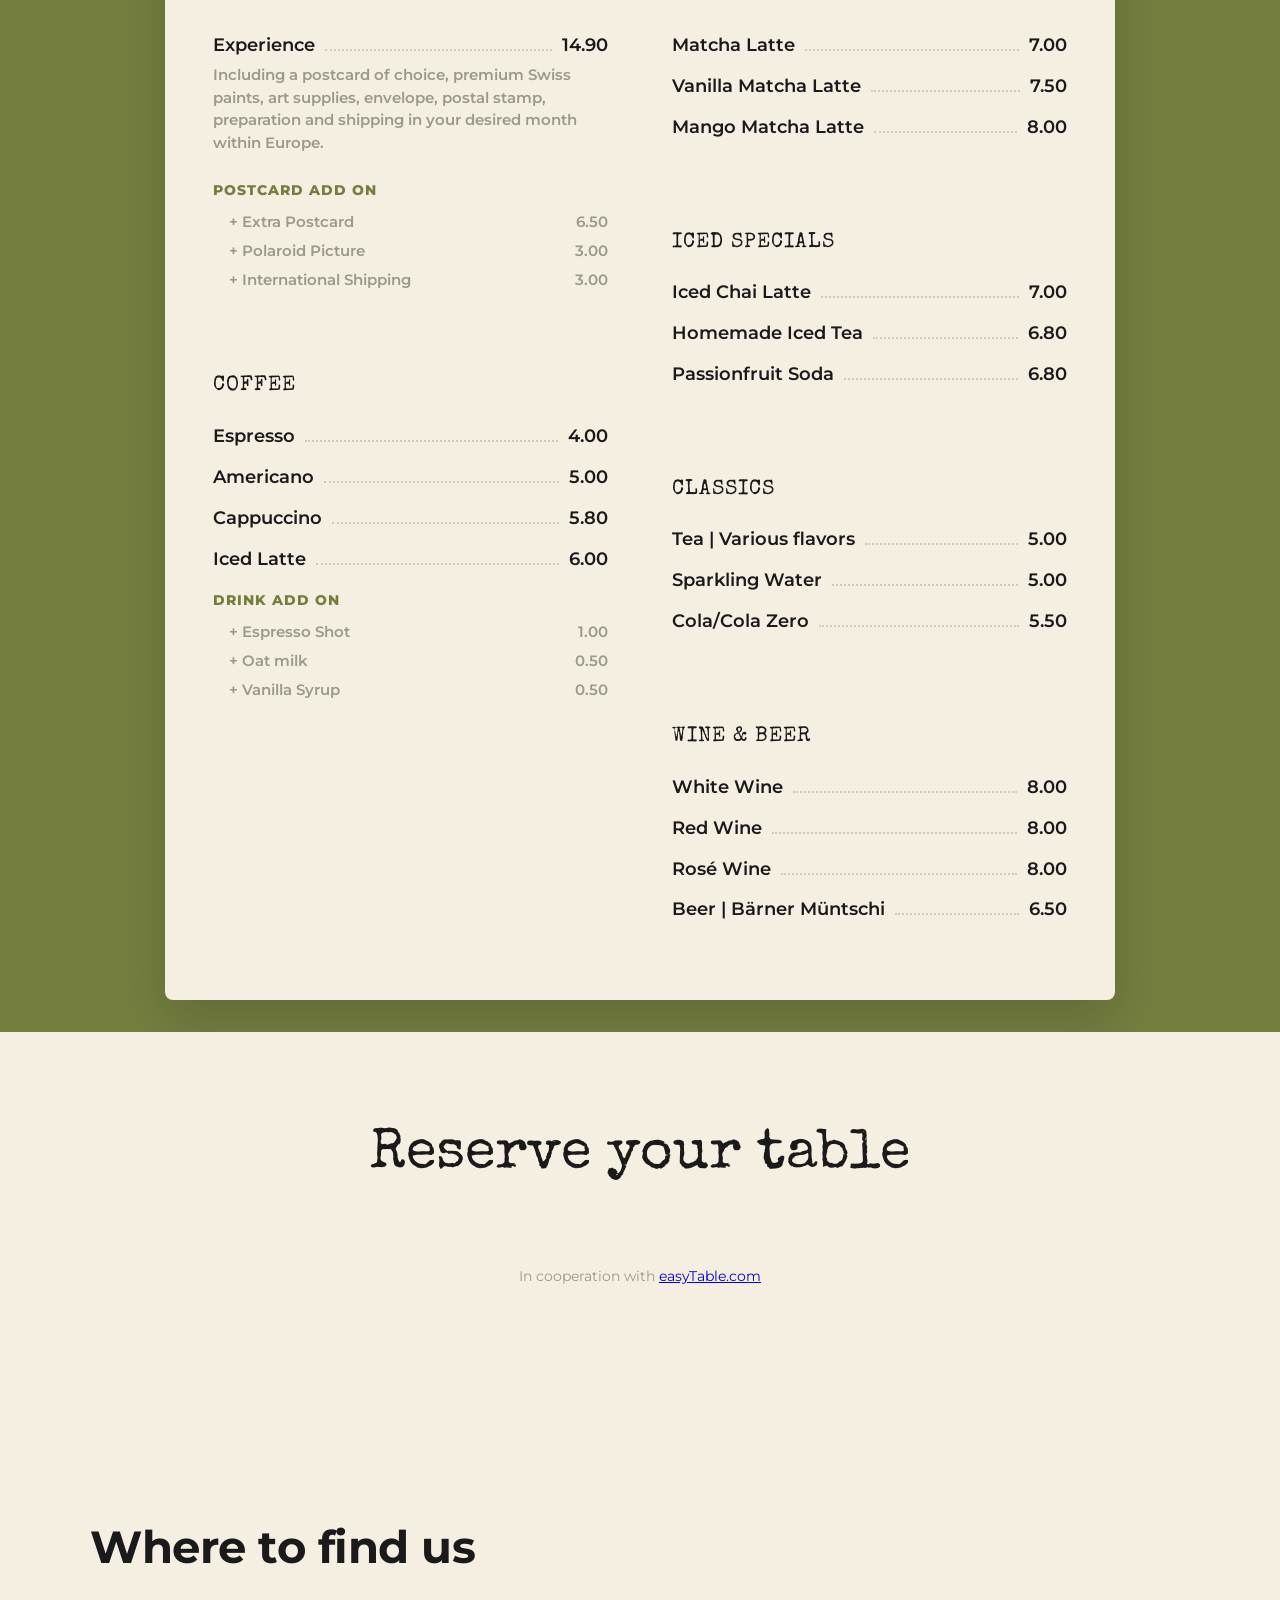
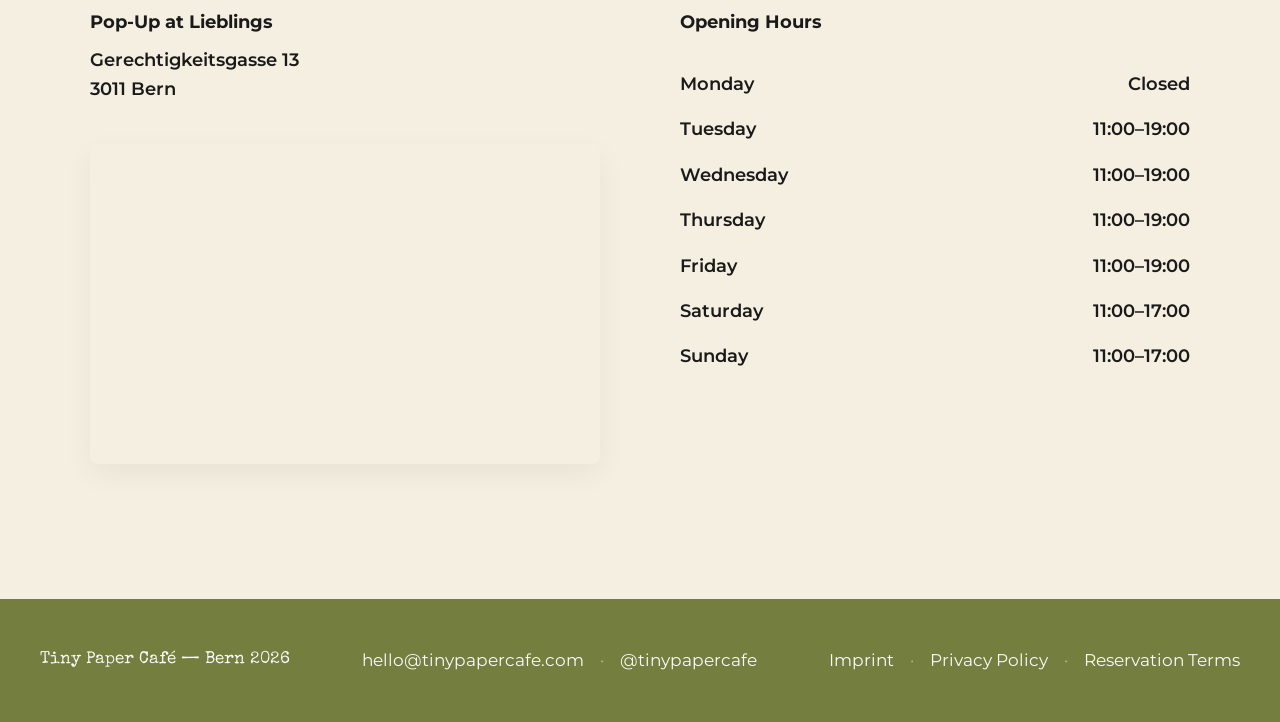
==== commit 70c87565: "2" ====
--- a/index.html
+++ b/index.html
@@ -112,7 +112,7 @@
                     <h2 class="special-font">Write</h2>
                     <div class="process-img" style="position: relative; aspect-ratio: 350 / 250; overflow: hidden; display: flex; align-items: center; justify-content: center;">
                         <img src="Postcard with logo.jpg" alt="Write Postcard" loading="lazy" style="position: absolute; height: 140%; width: 140%; object-fit: contain; transform: rotate(-90deg);" />
-                        <div class="write-text-overlay" style="position: absolute; top: 40%; left: 15%; font-family: 'Special Elite', cursive; font-size: 1.8rem; color: #2c2c2c; transform: rotate(-8deg); white-space: nowrap; clip-path: polygon(0 0, 0 0, 0 100%, 0 100%);">
+                        <div class="write-text-overlay" style="position: absolute; top: 40%; left: 15%; font-family: 'Special Elite', cursive; font-size: clamp(0.9rem, 4vw, 1.8rem); color: #2c2c2c; transform: rotate(-8deg); white-space: nowrap; clip-path: polygon(0 0, 0 0, 0 100%, 0 100%);">
                             Tiny Paper Café
                         </div>
                     </div>
@@ -309,11 +309,11 @@
             <a href="https://instagram.com/tinypapercafe" target="_blank">@tinypapercafe</a>
         </div>
         <div class="footer-right">
-            <a href="impressum.html">Impressum</a>
+            <a href="impressum.html">Imprint</a>
             <span class="separator">·</span>
-            <a href="datenschutz.html">Datenschutz</a>
+            <a href="datenschutz.html">Privacy Policy</a>
             <span class="separator">·</span>
-            <a href="reservierungsbedingungen.html">Reservierung</a>
+            <a href="reservierungsbedingungen.html">Reservation Terms</a>
         </div>
     </footer>
 
--- a/style.css
+++ b/style.css
@@ -1314,6 +1314,7 @@
             }
             .footer-left, .footer-center, .footer-right {
                 justify-content: center;
+                flex-wrap: wrap;
             }
         }
 
@@ -1395,6 +1396,15 @@
             }
 
             /* HERO */
+            .hero {
+                background-image: none !important; /* Move background to sticky container to prevent scaling/jumping */
+            }
+            .hero-sticky-container {
+                background-image: url('hero-bg-2.png');
+                background-size: cover;
+                background-position: center;
+                /* Background is naturally static because the container is position: sticky */
+            }
             #heroLogo {
                 max-width: 200px;
                 margin-top: 100px;
@@ -1404,21 +1414,31 @@
             }
 
             /* EXPERIENCE */
+            .experience-section {
+                height: auto; /* Disabled 250vh constraint */
+            }
+            .experience-sticky {
+                position: relative;
+                height: auto;
+                overflow: visible;
+                padding: 4rem 1rem 2rem 1rem;
+            }
             .process-grid {
                 flex-direction: column;
-                gap: 1.5rem;
+                gap: 5rem; /* ~80px spacing between blocks */
             }
             .process-col h2 {
                 font-size: 1.6rem;
-                margin-bottom: 0.2rem;
+                margin-bottom: 1.5rem; /* ~24px between title and image */
             }
             .process-desc {
-                font-size: 0.85rem;
-                margin-top: 0.2rem;
-                line-height: 1.3;
+                font-size: 0.8rem;
+                margin-top: 1.5rem; /* ~24px between image and text */
+                line-height: 1.4;
             }
             .process-img {
-                max-width: 140px;
+                max-width: 85vw;
+                width: 100%;
             }
             .desktop-hint {
                 display: none !important;
@@ -1835,7 +1855,5 @@
 }
 
 @media (max-width: 850px) {
-    .experience-section {
-        height: 250vh; /* Shorter scroll duration on mobile to prevent scroll fatigue */
-    }
-}
+    /* Removed .experience-section height rule from here as it's now handled above */
+}
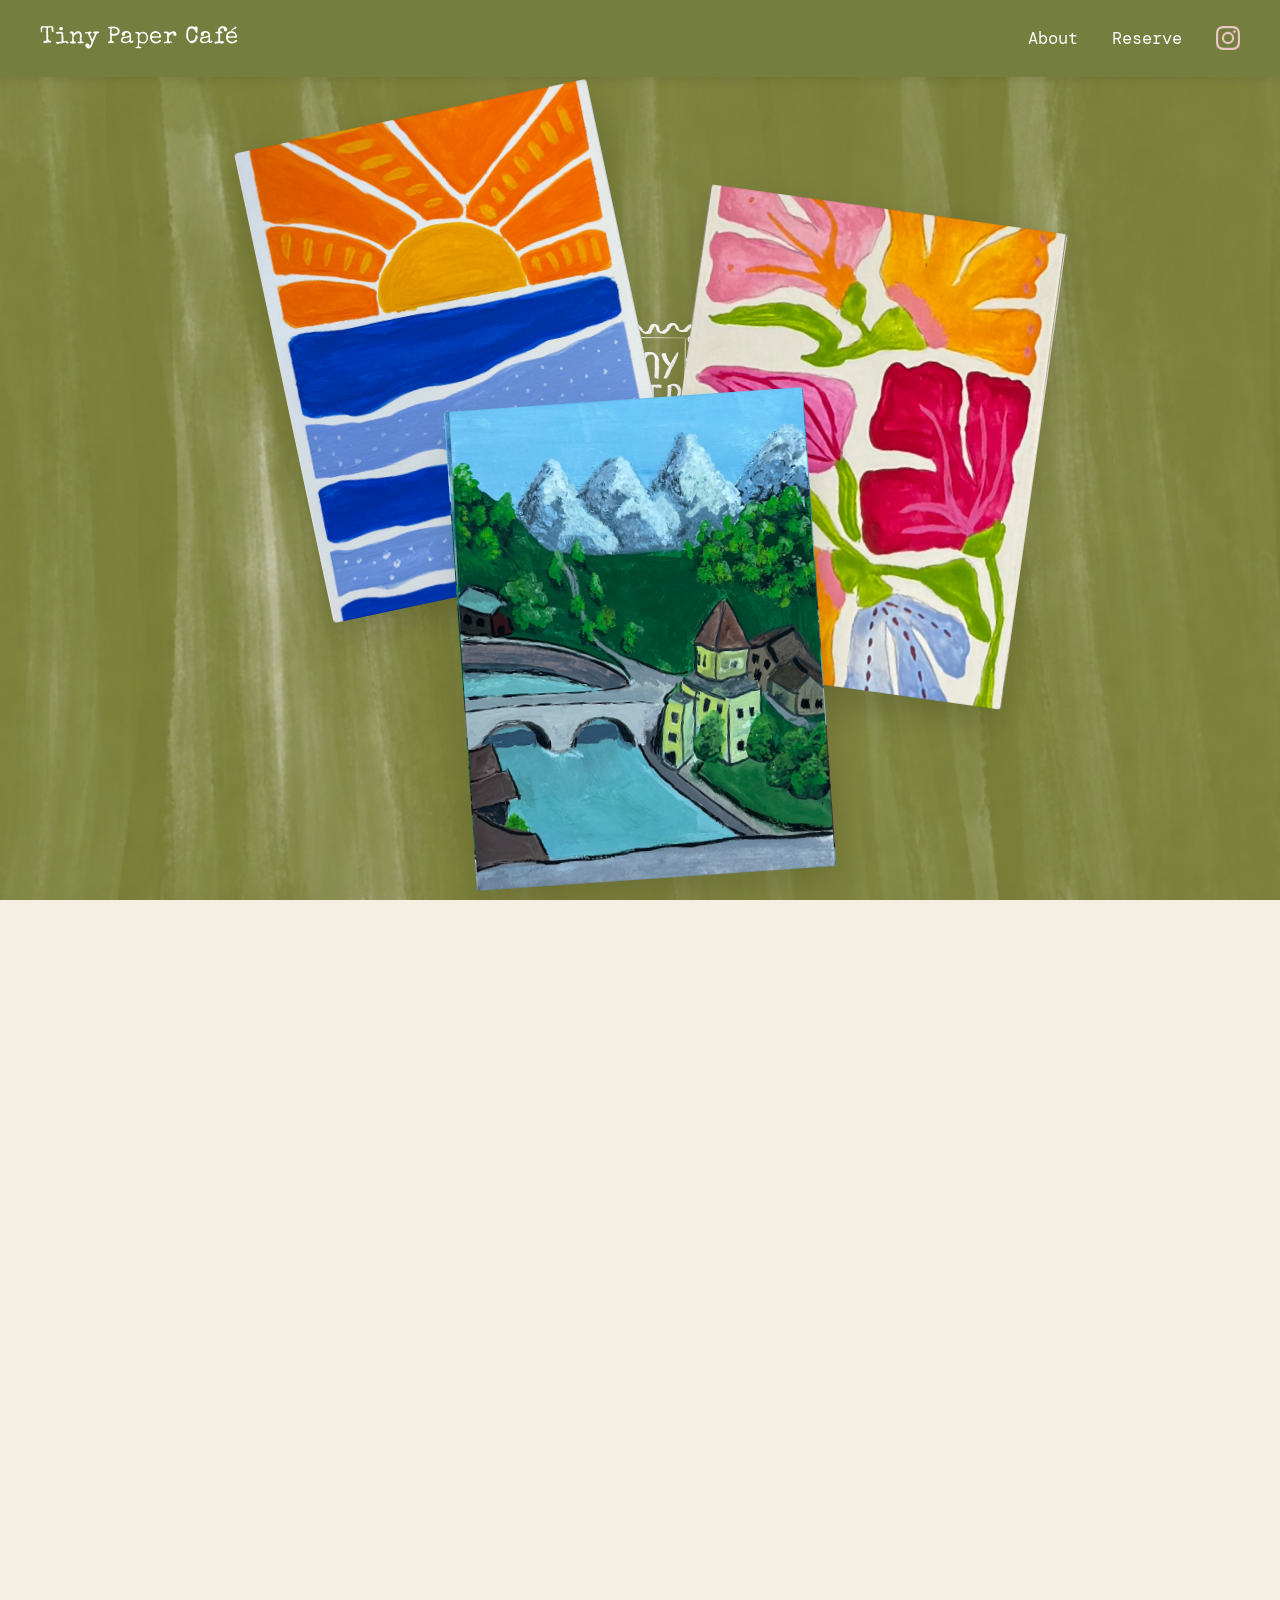
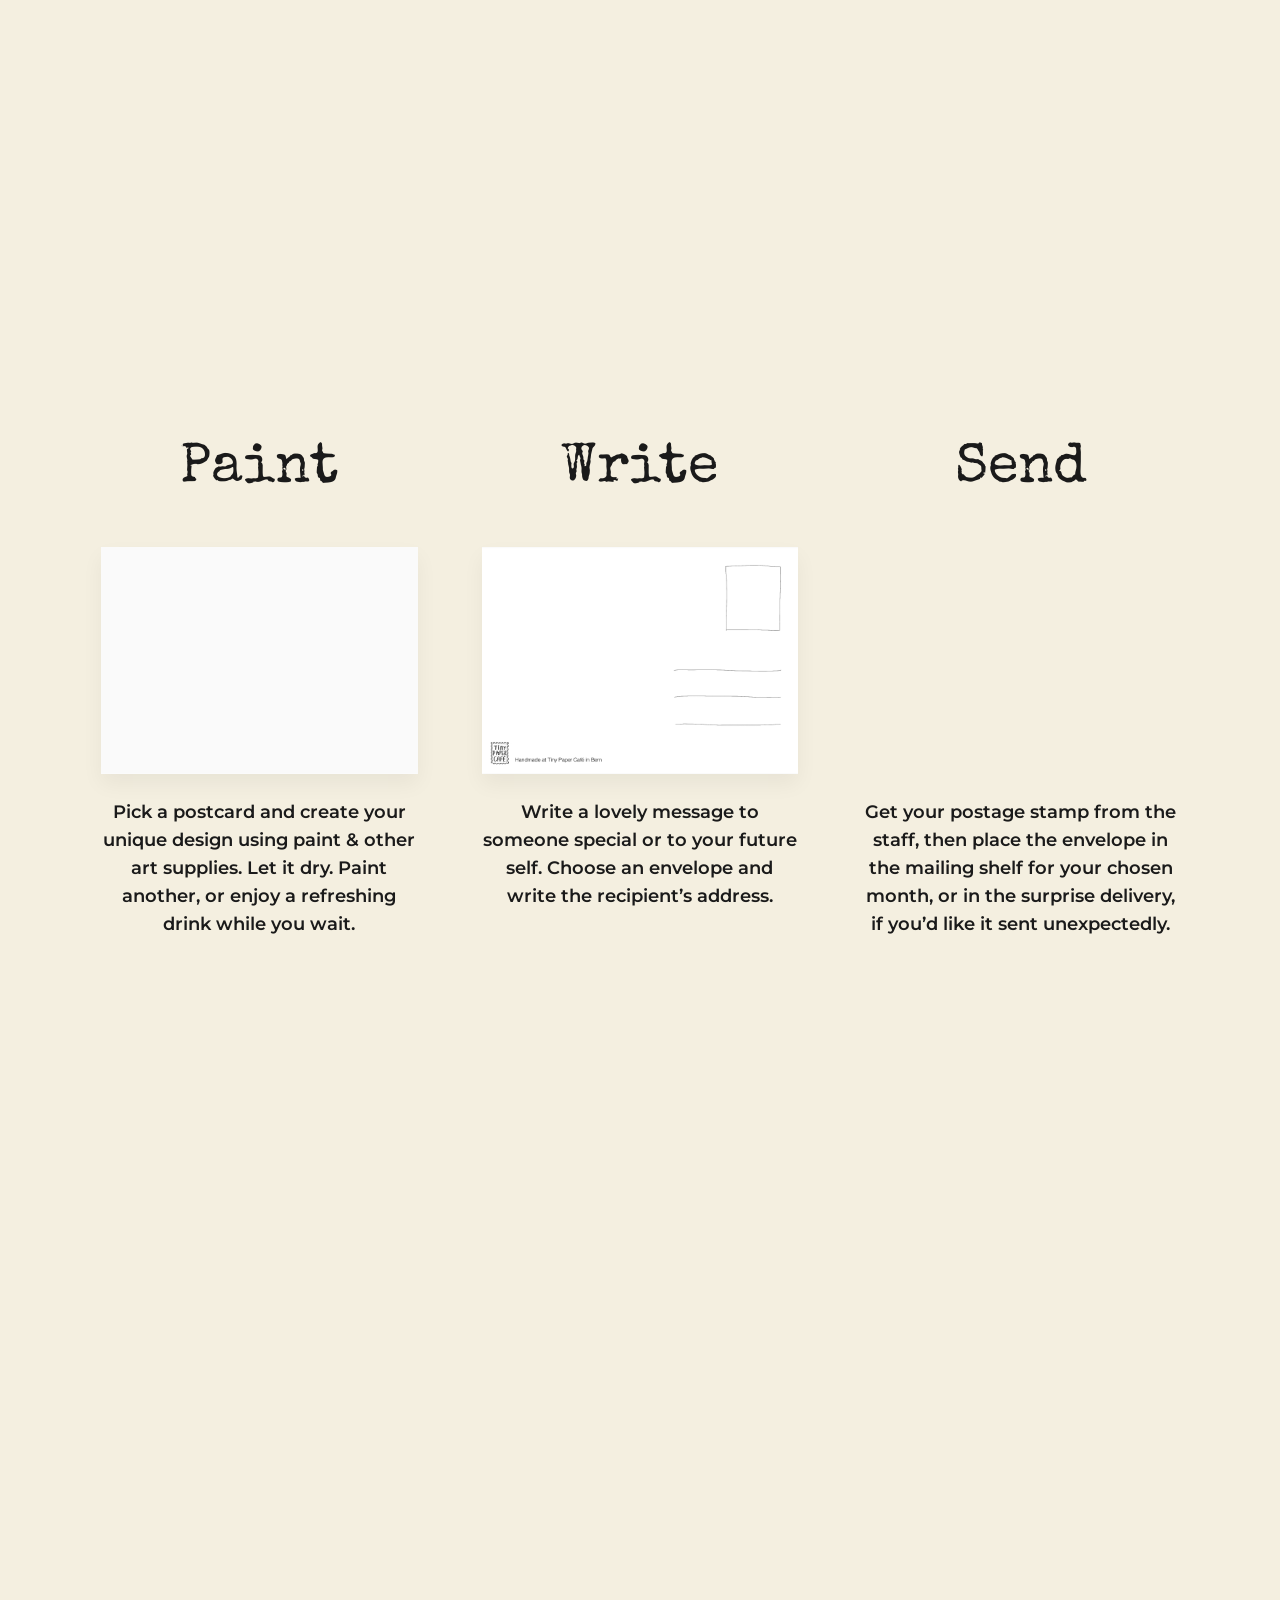
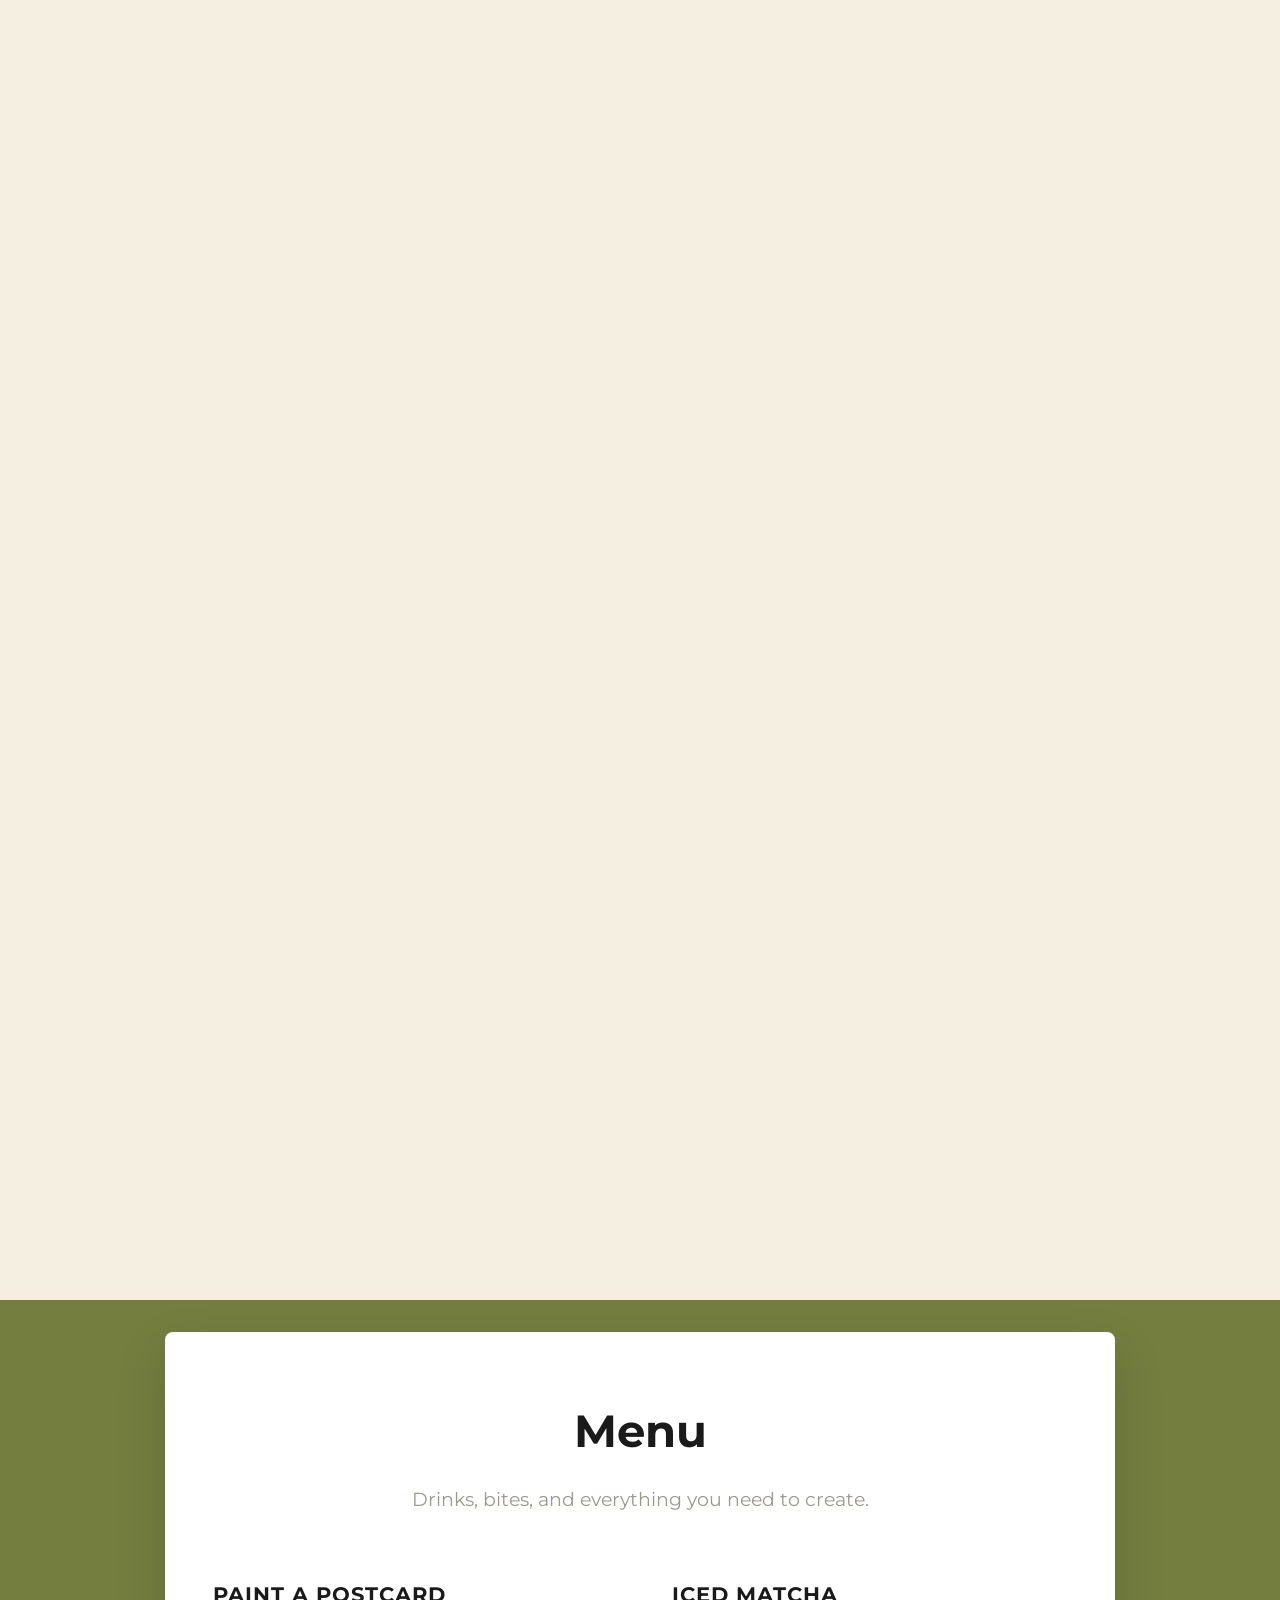
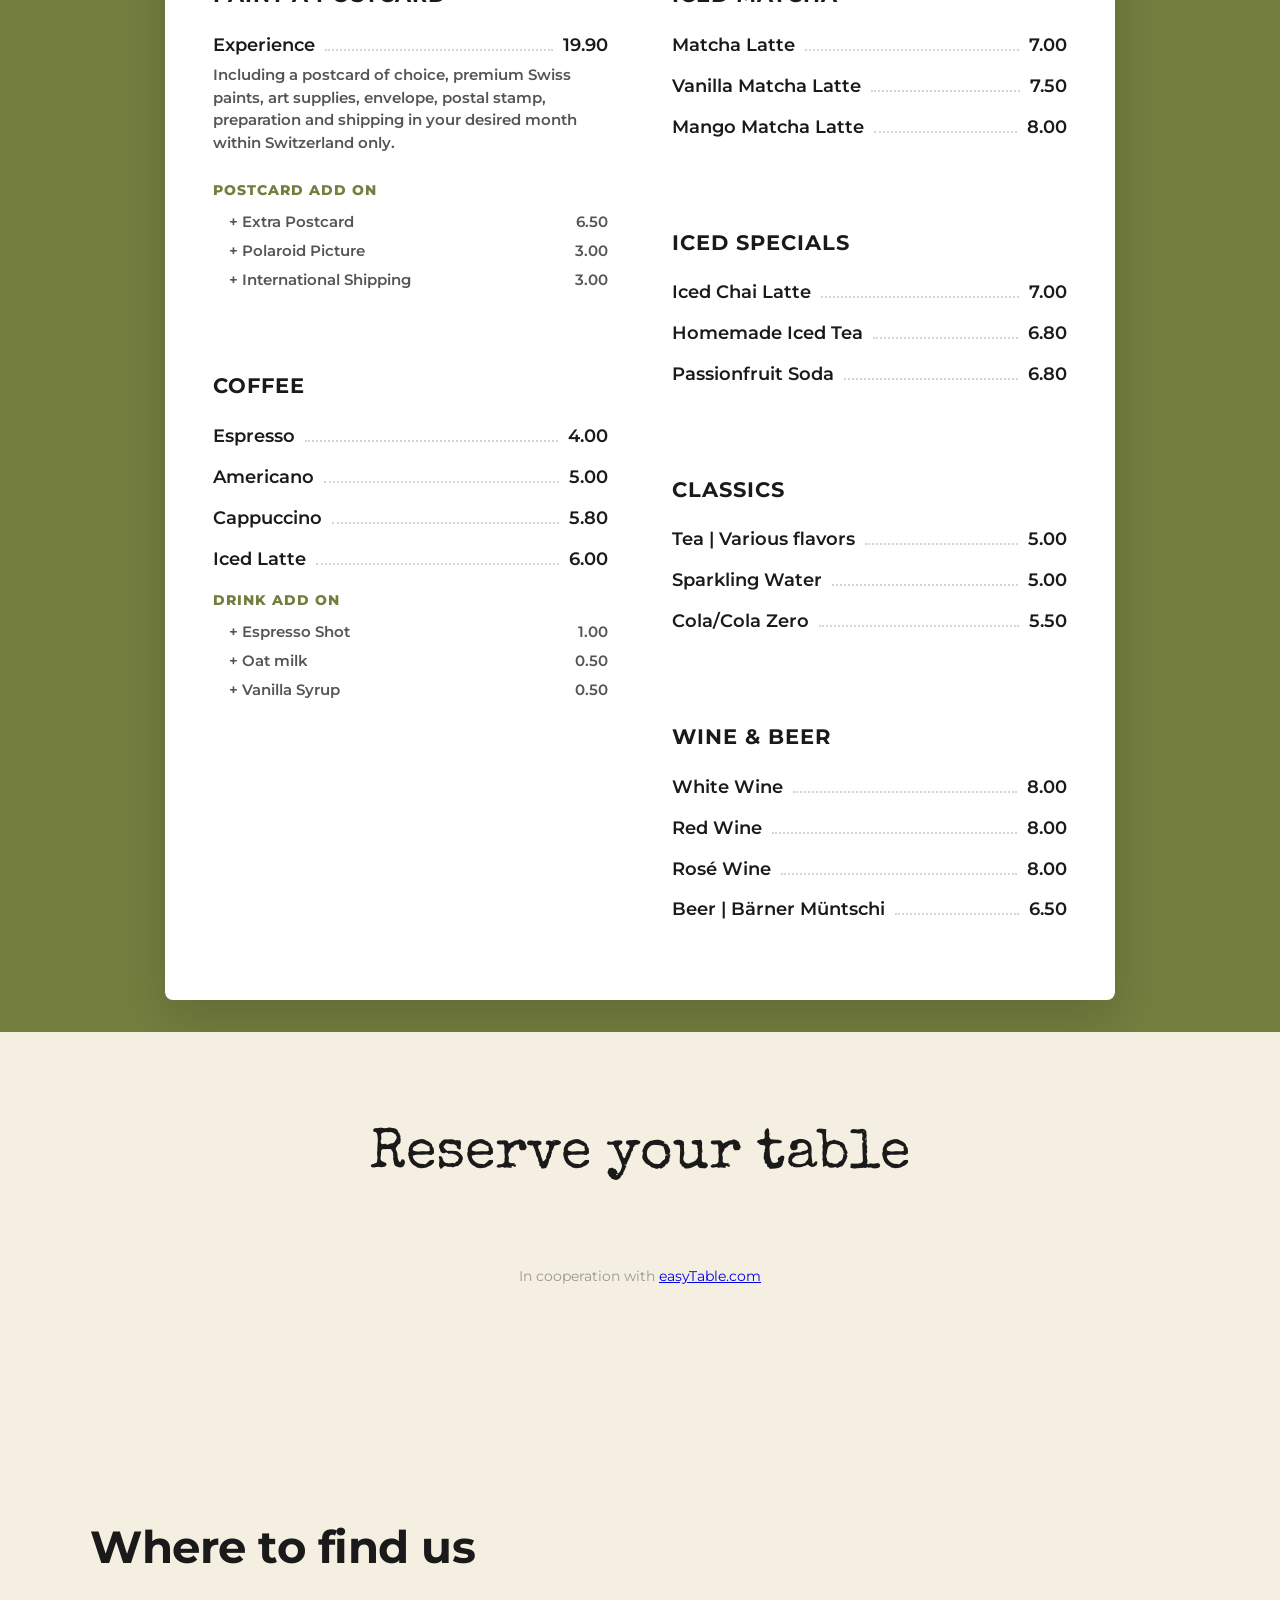
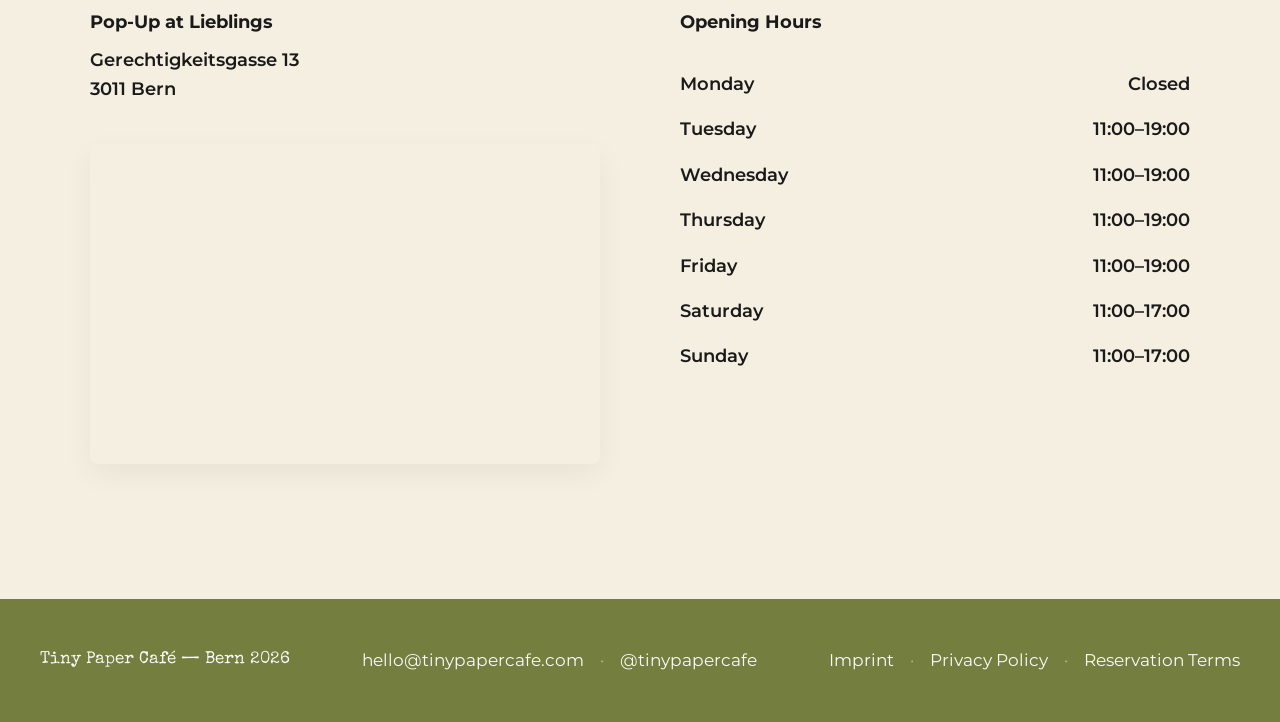
==== commit c898e115: "changes" ====
--- a/index.html
+++ b/index.html
@@ -10,6 +10,7 @@
     <link href="https://fonts.googleapis.com/css2?family=DM+Mono:ital,wght@0,300;0,400;0,500;1,300;1,400;1,500&family=Montserrat:wght@300;400;500;600;700;800&family=Special+Elite&display=swap" rel="stylesheet">
     <link rel="stylesheet" href="style.css?v=2">
     <link rel="stylesheet" href="transition.css">
+    <link rel="icon" type="image/png" href="logo_black.png">
 </head>
 <body>
 
@@ -165,8 +166,8 @@
                     <div class="menu-column">
                         <div class="menu-group">
                             <h3 class="menu-category">PAINT A POSTCARD</h3>
-                            <div class="menu-item"><span>Experience</span> <span class="dots"></span> <span>14.90</span></div>
-                            <p class="menu-description">Including a postcard of choice, premium Swiss paints, art supplies, envelope, postal stamp, preparation and shipping in your desired month within Europe.</p>
+                            <div class="menu-item"><span>Experience</span> <span class="dots"></span> <span>19.90</span></div>
+                            <p class="menu-description">Including a postcard of choice, premium Swiss paints, art supplies, envelope, postal stamp, preparation and shipping in your desired month within Switzerland only.</p>
                             
                             <h4 class="addon-title">POSTCARD ADD ON</h4>
                             <div class="menu-addon"><span>+ Extra Postcard</span> <span>6.50</span></div>
--- a/style.css
+++ b/style.css
@@ -544,6 +544,7 @@
             display: flex;
             align-items: stretch;
             justify-content: center;
+            font-family: 'Montserrat', sans-serif;
         }
 
         .menu-wrapper {
@@ -552,7 +553,7 @@
         }
 
         .menu-card {
-            background-color: var(--bg-color); /* Changed to beige */
+            background-color: #ffffff;
             padding: 4rem 3rem;
             border-radius: 8px;
             box-shadow: 0 20px 50px rgba(0,0,0,0.15);
@@ -568,6 +569,8 @@
             margin-bottom: 1rem;
             color: var(--text-color);
             text-align: center;
+            font-family: 'Montserrat', sans-serif;
+            font-weight: bold;
         }
 
         .menu-subtitle {
@@ -591,9 +594,9 @@
         }
 
         .menu-category {
-            font-family: 'Special Elite', cursive;
+            font-family: 'Montserrat', sans-serif;
             font-size: 1.3rem;
-            font-weight: 400;
+            font-weight: 700;
             margin-bottom: 1.2rem;
             margin-top: 2.5rem;
             letter-spacing: 1px;
@@ -606,7 +609,7 @@
 
         .menu-description {
             font-size: 0.95rem;
-            color: var(--muted-color);
+            color: #555555;
             margin-top: -0.5rem;
             margin-bottom: 1.5rem;
             line-height: 1.5;
@@ -624,7 +627,7 @@
 
         .menu-addon {
             font-size: 0.95rem;
-            color: var(--muted-color);
+            color: #555555;
             display: flex;
             justify-content: space-between;
             padding-left: 1rem;
